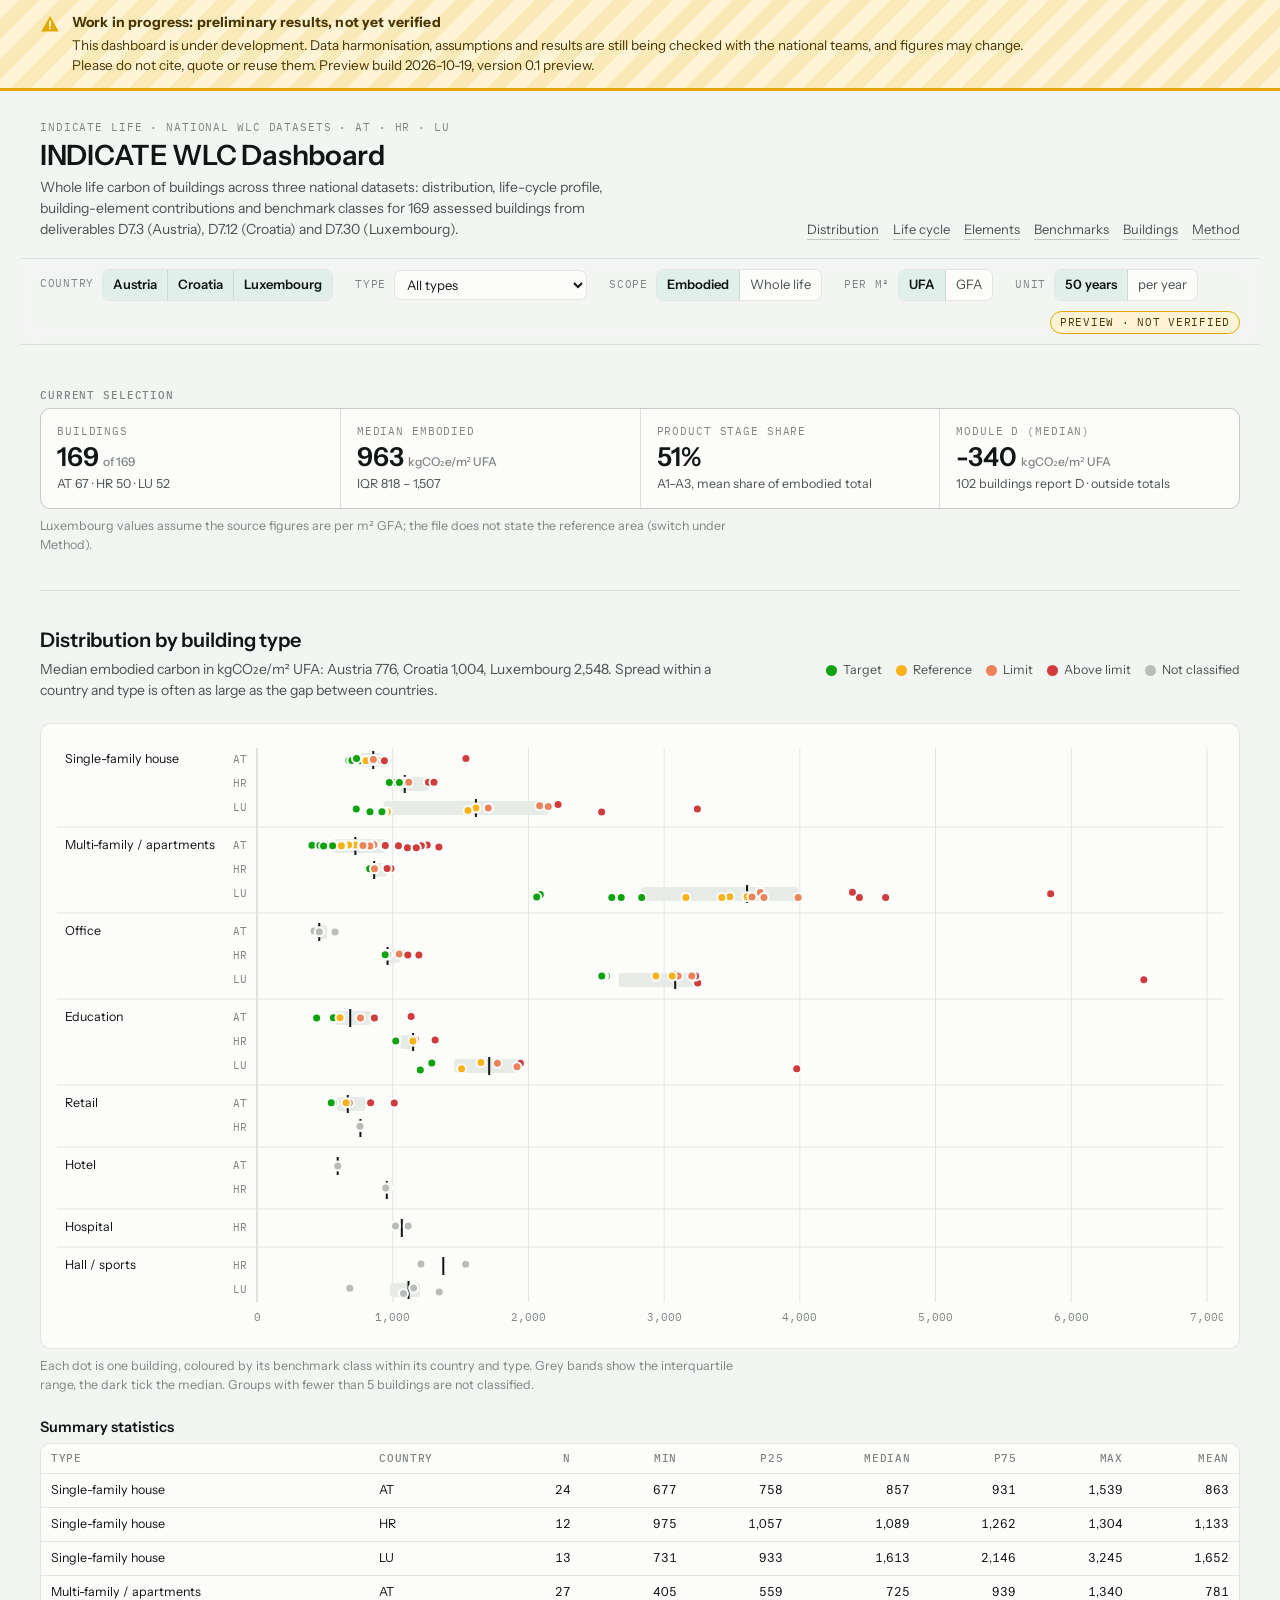
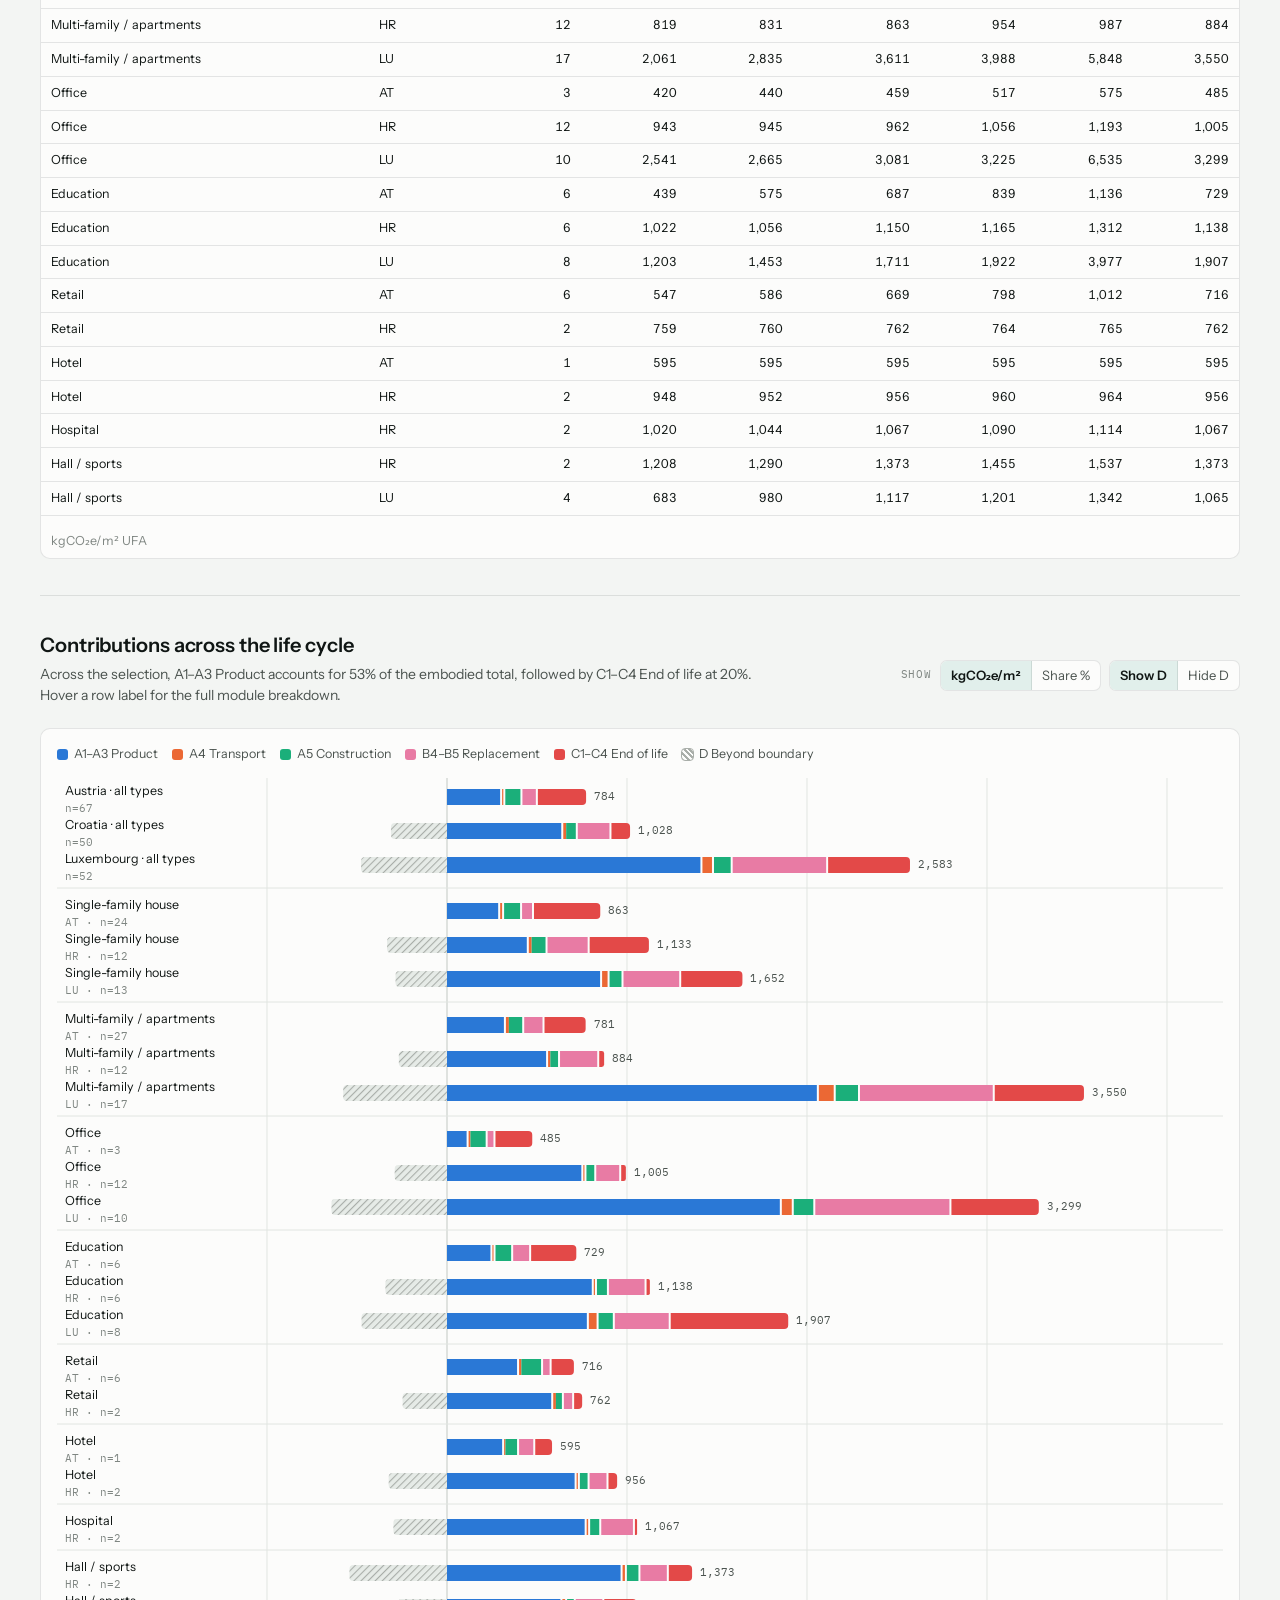
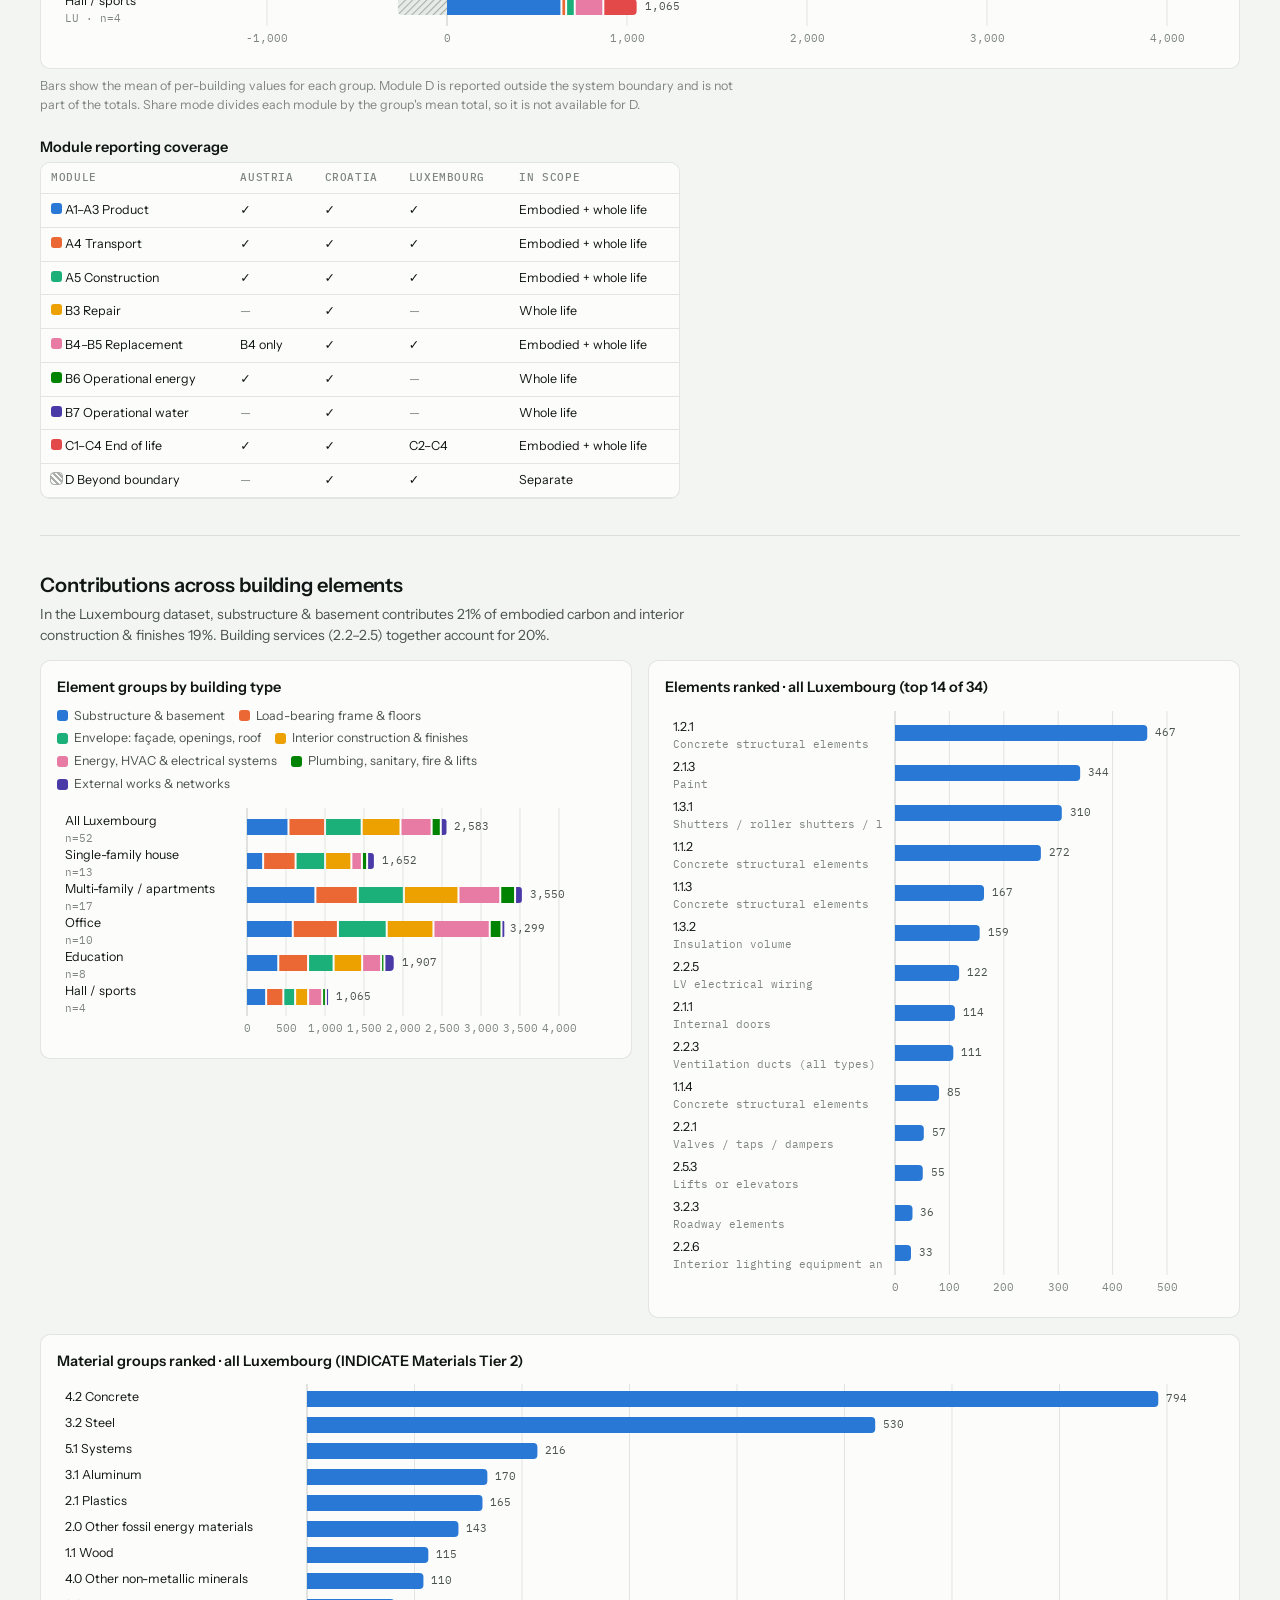
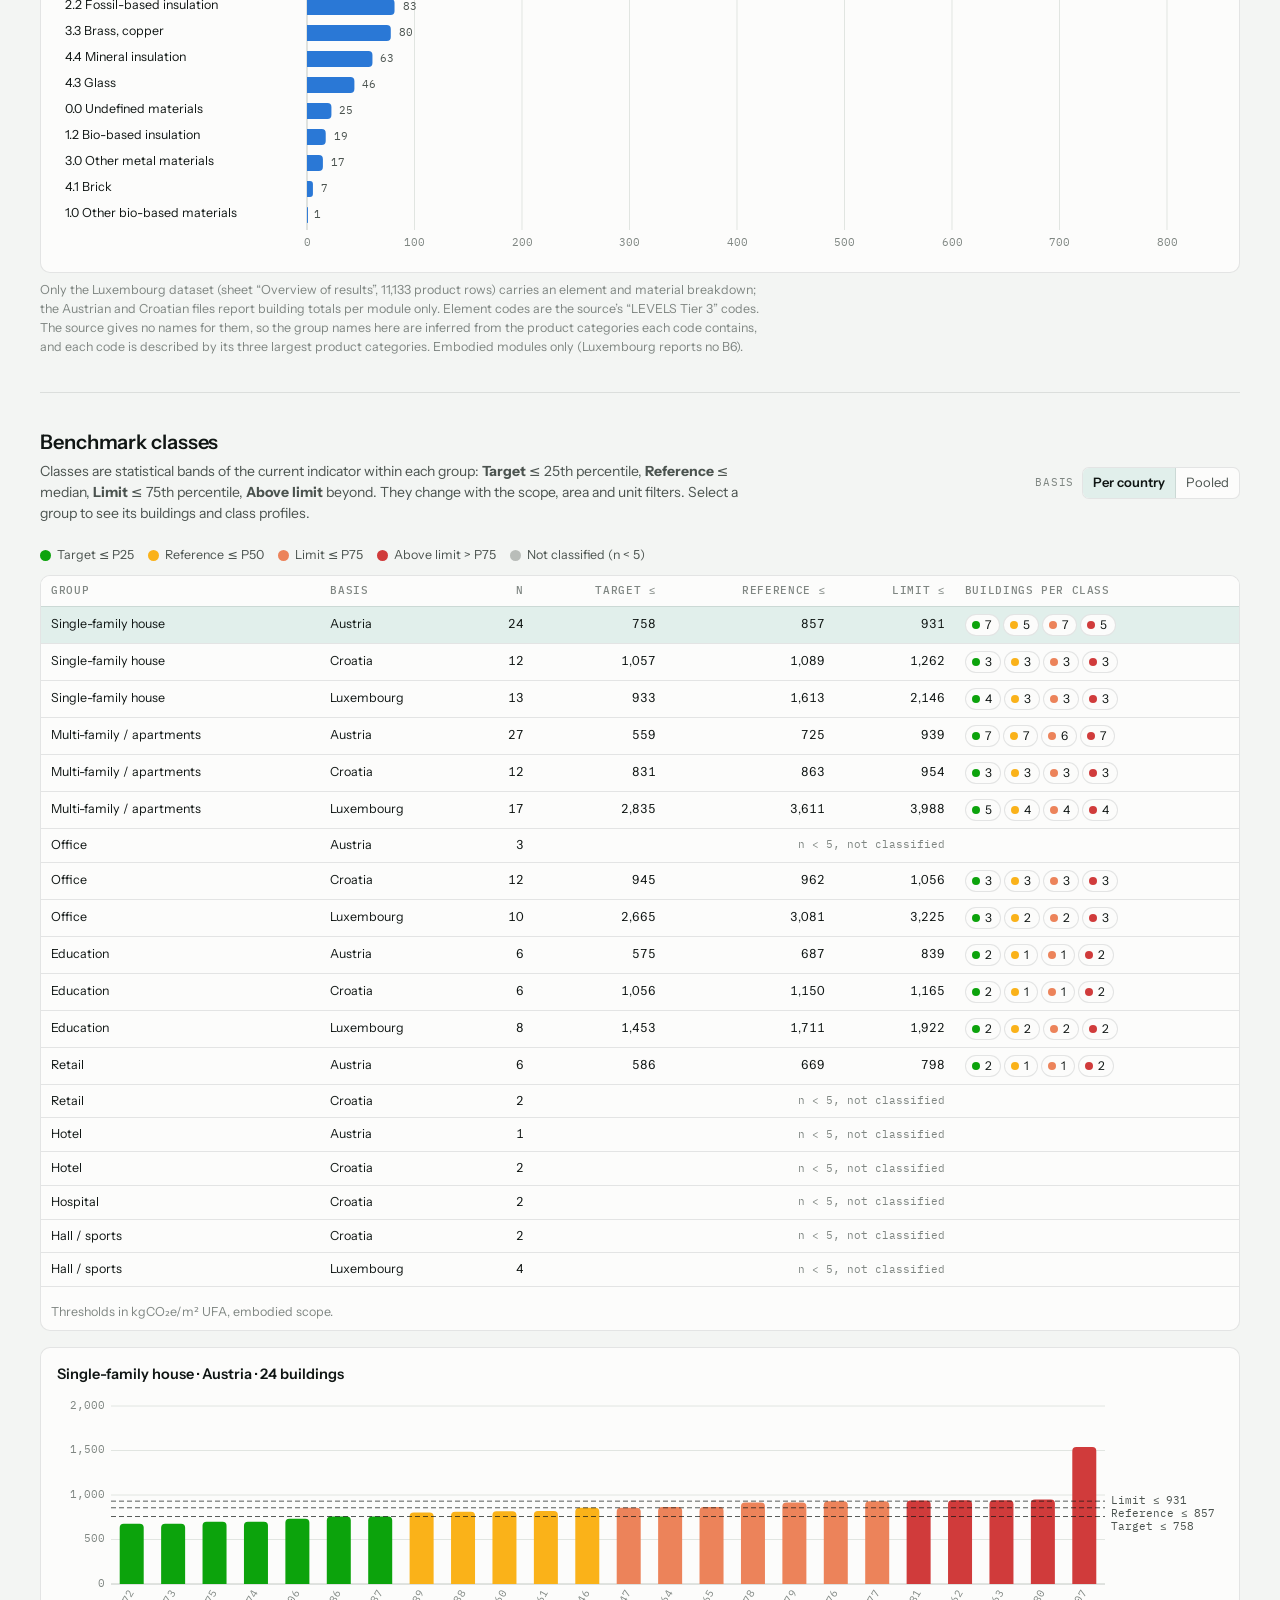
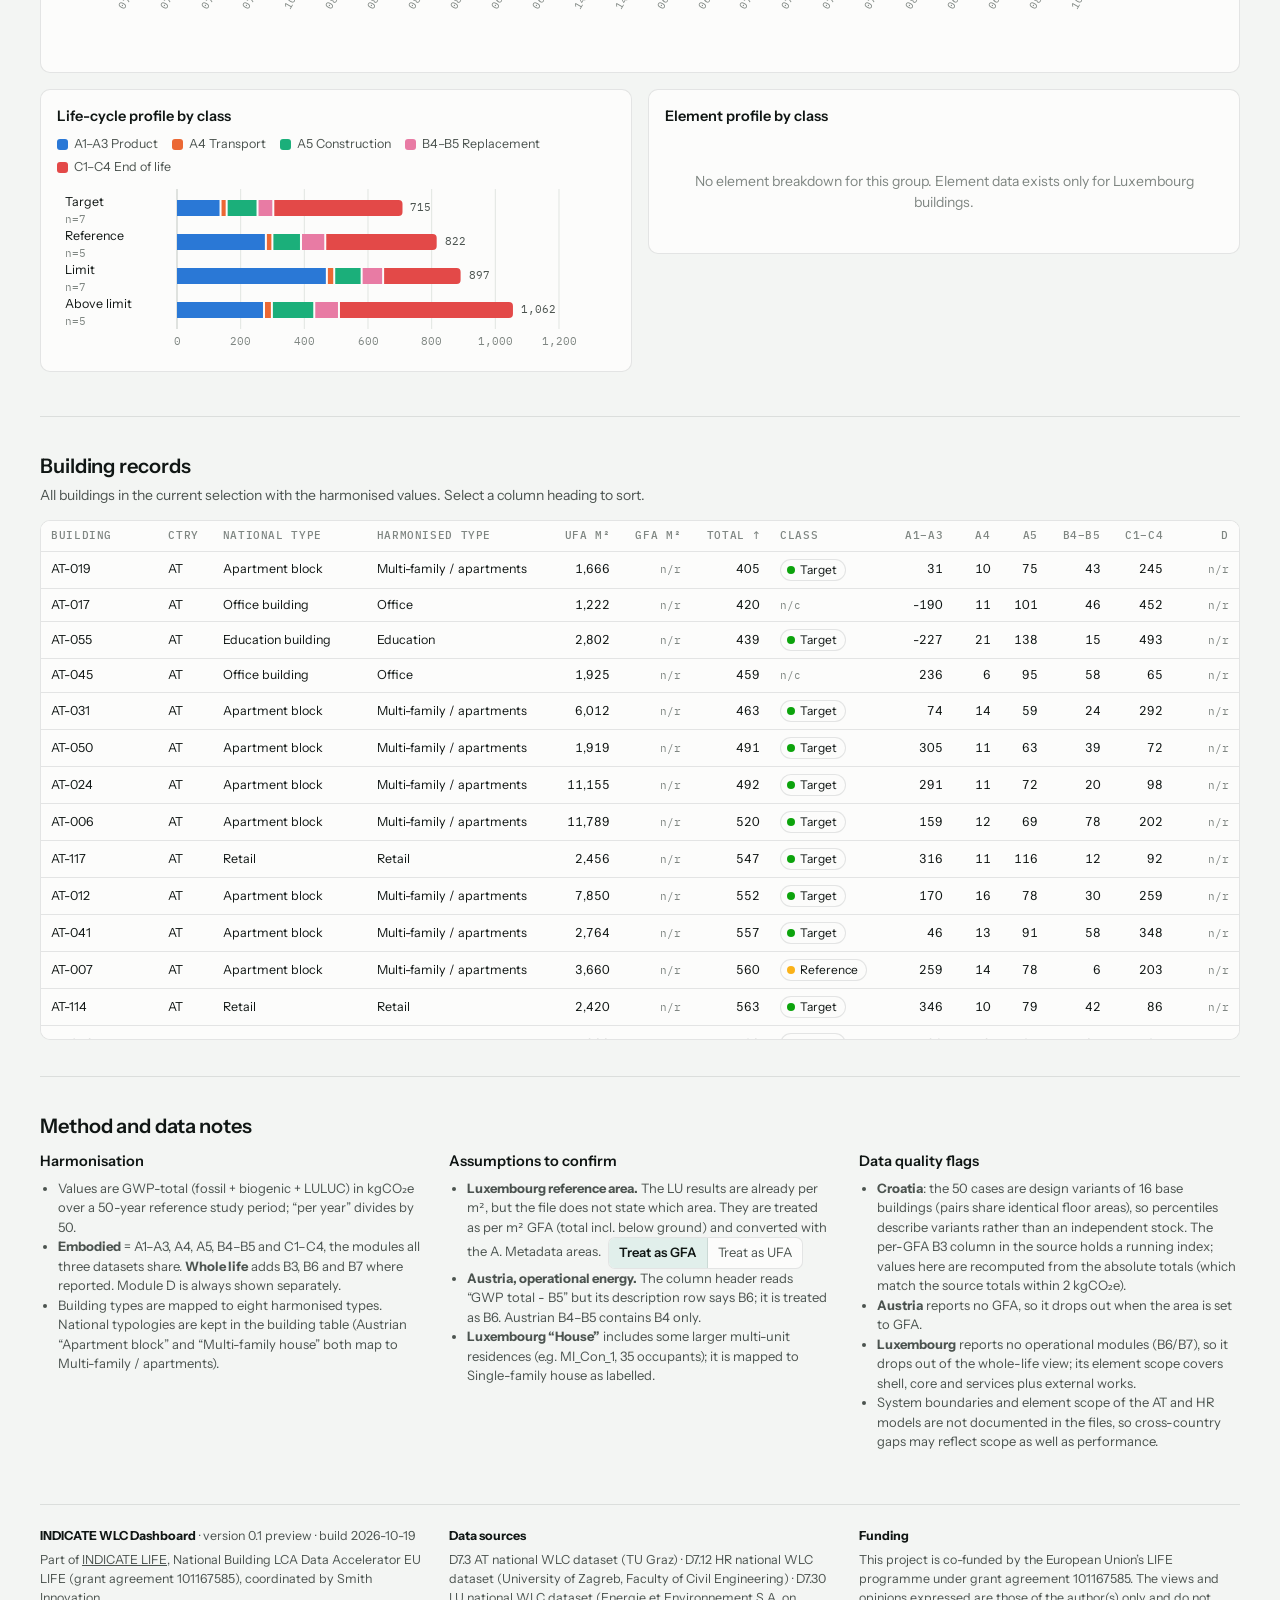
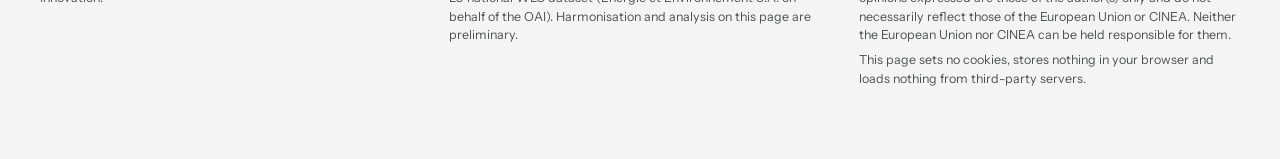
==== index.html @ dd7b9591 "Add files via upload" ====
<!doctype html>
<html lang="en">
<head>
<meta charset="utf-8">
<meta name="viewport" content="width=device-width, initial-scale=1, viewport-fit=cover">
<meta name="robots" content="noindex, nofollow">
<meta name="description" content="INDICATE WLC Dashboard (work in progress): whole life carbon of buildings across the INDICATE LIFE national datasets for Austria, Croatia and Luxembourg.">
<title>INDICATE WLC Dashboard (preview)</title>
<link rel="stylesheet" href="assets/css/fonts.css">
<style>
/* Layout: one analytical column (max 1240px) under a sticky filter rail; each section = heading, one-line takeaway, chart, footnote. */
:root{
  --bg:#f3f5f3; --surface:#fcfcfb; --ink:#101614; --ink2:#4b534f; --muted:#7f8682;
  --grid:#e1e5e1; --axis:#c2c8c3; --line:rgba(16,22,20,.10); --accent:#0d6a5a; --accent-wash:#e1efeb;
  --s1:#2a78d6; --s2:#eb6834; --s3:#1baf7a; --s4:#eda100; --s5:#e87ba4; --s6:#008300; --s7:#4a3aa7; --s8:#e34948;
  --d-mod:#a9aea9; --box:#e6ebe7;
  --wip-bg:#fff4d6; --wip-ink:#4a3500; --wip-edge:#e0a800;
  --good:#0ca30c; --warn:#fab219; --serious:#ec835a; --critical:#d03b3b; --na:#b9bdb9;
  --f-ui:"Instrument Sans", system-ui, -apple-system, "Segoe UI", sans-serif;
  --f-data:"IBM Plex Mono", ui-monospace, "SFMono-Regular", Menlo, monospace;
}
@media (prefers-color-scheme: dark){:root:not([data-theme="light"]){
  --bg:#0d100f; --surface:#161a18; --ink:#eef2ef; --ink2:#bfc6c1; --muted:#878e89;
  --grid:#282d2a; --axis:#3a403c; --line:rgba(255,255,255,.10); --accent:#57c0aa; --accent-wash:#183029;
  --s1:#3987e5; --s2:#d95926; --s3:#199e70; --s4:#c98500; --s5:#d55181; --s6:#008300; --s7:#9085e9; --s8:#e66767;
  --d-mod:#5b615d; --box:#242a27; --na:#5d635f; --wip-bg:#3a2c05; --wip-ink:#ffe7a3; --wip-edge:#c98500; color-scheme:dark}}
:root[data-theme="dark"]{
  --bg:#0d100f; --surface:#161a18; --ink:#eef2ef; --ink2:#bfc6c1; --muted:#878e89;
  --grid:#282d2a; --axis:#3a403c; --line:rgba(255,255,255,.10); --accent:#57c0aa; --accent-wash:#183029;
  --s1:#3987e5; --s2:#d95926; --s3:#199e70; --s4:#c98500; --s5:#d55181; --s6:#008300; --s7:#9085e9; --s8:#e66767;
  --d-mod:#5b615d; --box:#242a27; --na:#5d635f; --wip-bg:#3a2c05; --wip-ink:#ffe7a3; --wip-edge:#c98500; color-scheme:dark}
*{box-sizing:border-box}
html{-webkit-text-size-adjust:100%}
body{margin:0}
[hidden]{display:none!important}
img{max-width:100%}
body{background:var(--bg);color:var(--ink);font-family:var(--f-ui);font-size:14px;line-height:1.5}
.wrap{max-width:1240px;margin:0 auto;padding-inline:20px;padding-block:0 64px}
header.top{padding-block:28px 18px;display:flex;flex-wrap:wrap;gap:12px 32px;align-items:flex-end;justify-content:space-between}
.eyebrow{font-family:var(--f-data);font-size:11px;letter-spacing:.08em;text-transform:uppercase;color:var(--muted)}
h1{font-size:28px;line-height:1.15;margin:4px 0 6px;font-weight:600;letter-spacing:-.01em;text-wrap:balance}
.lede{color:var(--ink2);max-width:68ch;margin:0}
nav.jump{display:flex;flex-wrap:wrap;gap:4px 14px;font-size:13px}
nav.jump a{color:var(--ink2);text-decoration:none;border-bottom:1px solid var(--axis)}
nav.jump a:hover{color:var(--accent);border-color:var(--accent)}

.rail{position:sticky;top:env(safe-area-inset-top,0px);z-index:20;background:color-mix(in srgb,var(--bg) 92%,transparent);backdrop-filter:blur(8px);border-block:1px solid var(--line);margin-inline:-20px;padding:10px 20px}
.rail-in{max-width:1240px;margin:0 auto;display:flex;flex-wrap:wrap;gap:10px 22px;align-items:center}
.ctl{display:flex;align-items:center;gap:8px;min-width:0}
.ctl>label,.ctl>.lab{font-family:var(--f-data);font-size:10.5px;letter-spacing:.07em;text-transform:uppercase;color:var(--muted)}
.seg{display:inline-flex;border:1px solid var(--line);border-radius:7px;background:var(--surface);overflow:hidden}
.seg button{font:inherit;font-size:13px;color:var(--ink2);background:none;border:0;padding:5px 10px;cursor:pointer;border-right:1px solid var(--line);white-space:nowrap}
.seg button:last-child{border-right:0}
.seg button[aria-pressed="true"]{background:var(--accent-wash);color:var(--ink);font-weight:600}
.seg button:hover{color:var(--ink)}
select{font:inherit;font-size:13px;color:var(--ink);background:var(--surface);border:1px solid var(--line);border-radius:7px;padding:5px 8px;max-width:100%}
button:focus-visible,select:focus-visible,a:focus-visible,th:focus-visible,tr:focus-visible{outline:2px solid var(--accent);outline-offset:2px}

section{padding-block:34px 6px;border-top:1px solid var(--line);margin-top:30px}
section:first-of-type{border-top:0;margin-top:8px}
h2{font-size:20px;font-weight:600;margin:0 0 4px;letter-spacing:-.005em;text-wrap:balance}
h3{font-size:14.5px;font-weight:600;margin:22px 0 4px}
.take{color:var(--ink2);max-width:80ch;margin:0 0 14px}
.note{font-size:12.5px;color:var(--muted);max-width:90ch;margin:8px 0 0}
.panel{background:var(--surface);border:1px solid var(--line);border-radius:10px;padding:16px 16px 12px;min-width:0}
.grid2{display:grid;align-items:start;grid-template-columns:repeat(auto-fit,minmax(min(100%,520px),1fr));gap:16px}
.row-head{display:flex;flex-wrap:wrap;gap:8px 18px;align-items:center;justify-content:space-between;margin-bottom:8px}

.kpis{display:grid;grid-template-columns:repeat(auto-fit,minmax(170px,1fr));gap:1px;background:var(--line);border:1px solid var(--line);border-radius:10px;overflow:hidden}
.kpi{background:var(--surface);padding:14px 16px}
.kpi .v{font-size:26px;font-weight:600;line-height:1.1;margin-top:4px}
.kpi .v small{font-size:12px;font-weight:500;color:var(--muted);margin-left:4px}
.kpi .s{font-size:12.5px;color:var(--ink2);margin-top:3px}

.legend{display:flex;flex-wrap:wrap;gap:4px 14px;font-size:12.5px;color:var(--ink2)}
.legend span{display:inline-flex;align-items:center;gap:6px}
.sw{width:11px;height:11px;border-radius:3px;display:inline-block;flex:none}
.sw.dot{border-radius:50%}
.sw.hatch{background:repeating-linear-gradient(45deg,var(--d-mod) 0 2px,transparent 2px 4px);outline:1px solid var(--d-mod)}

svg text{font-family:var(--f-ui);fill:var(--ink2);font-size:12px}
svg .tick{font-family:var(--f-data);font-size:10.5px;fill:var(--muted)}
svg .lab{fill:var(--ink);font-size:12.5px}
svg .sub{fill:var(--muted);font-size:11px;font-family:var(--f-data)}
.chart{width:100%;overflow-x:auto}
.hit{cursor:default}

.tip{position:fixed;z-index:50;pointer-events:none;background:var(--surface);color:var(--ink);border:1px solid var(--line);box-shadow:0 6px 24px rgba(0,0,0,.14);border-radius:8px;padding:8px 10px;font-size:12.5px;max-width:300px;opacity:0;transition:opacity .08s}
.tip b{font-weight:600}
.tip .k{color:var(--muted);font-family:var(--f-data);font-size:11px}
.tip table{border-collapse:collapse;margin-top:4px}
.tip td{padding:1px 6px 1px 0;font-variant-numeric:tabular-nums}
.tip td:last-child{text-align:right}

.tbl-wrap{overflow-x:auto;border:1px solid var(--line);border-radius:10px;background:var(--surface)}
table.t{border-collapse:collapse;width:100%;font-size:12.5px}
table.t th,table.t td{padding:7px 10px;text-align:left;border-bottom:1px solid var(--line);white-space:nowrap}
table.t th{font-family:var(--f-data);font-size:10.5px;letter-spacing:.06em;text-transform:uppercase;color:var(--muted);font-weight:500;position:sticky;top:0;background:var(--surface)}
table.t th.num,table.t td.num{text-align:right;font-variant-numeric:tabular-nums}
table.t tbody tr:hover{background:var(--accent-wash)}
table.t th[data-k]{cursor:pointer}
table.t th[aria-sort] ::after{content:""}
tr.sel{background:var(--accent-wash)}
tr.clickable{cursor:pointer}
.pill{display:inline-flex;align-items:center;gap:5px;font-size:12px;padding:1px 8px 1px 6px;border-radius:99px;border:1px solid var(--line);background:var(--surface);color:var(--ink)}
.pill i{width:8px;height:8px;border-radius:50%;display:inline-block}
.flag{font-family:var(--f-data);font-size:10.5px;color:var(--muted)}
.cov td.y{color:var(--ink)} .cov td.n{color:var(--muted)}
.empty{padding:28px 10px;color:var(--muted);text-align:center}
.method{display:grid;grid-template-columns:repeat(auto-fit,minmax(min(100%,360px),1fr));gap:14px 28px}
.method div{min-width:0}
.method h3{margin-top:6px}
.method p,.method li{color:var(--ink2);font-size:13px;max-width:65ch}
.method ul{padding-left:18px;margin:6px 0}
code{font-family:var(--f-data);font-size:12px;background:var(--box);padding:0 4px;border-radius:4px}
.wip{background:var(--wip-bg);color:var(--wip-ink);border-bottom:3px solid var(--wip-edge);
  background-image:repeating-linear-gradient(135deg,transparent 0 14px,color-mix(in srgb,var(--wip-edge) 14%,transparent) 14px 28px)}
.wip-in{max-width:1240px;margin:0 auto;padding:12px 20px;display:flex;gap:12px;align-items:flex-start}
.wip svg{flex:none;margin-top:2px}
.wip strong{font-weight:700;letter-spacing:.01em}
.wip p{margin:2px 0 0;max-width:110ch;font-size:13.5px}
.wip-chip{display:inline-flex;align-items:center;gap:6px;font-family:var(--f-data);font-size:10.5px;letter-spacing:.07em;text-transform:uppercase;
  background:var(--wip-bg);color:var(--wip-ink);border:1px solid var(--wip-edge);border-radius:99px;padding:3px 9px;margin-left:auto;white-space:nowrap}
footer.foot{border-top:1px solid var(--line);margin-top:40px;padding-top:22px;display:grid;grid-template-columns:repeat(auto-fit,minmax(min(100%,320px),1fr));gap:14px 28px;font-size:12.5px;color:var(--ink2)}
footer.foot p{margin:0 0 6px;max-width:70ch}
footer.foot b{color:var(--ink)}
@media (max-width:640px){h1{font-size:23px}.rail{position:static}.kpi .v{font-size:22px}}
@media (prefers-reduced-motion:reduce){*{transition:none!important}}
</style>
</head>
<body>
<div class="wip" role="note" aria-label="Work in progress">
 <div class="wip-in">
  <svg width="20" height="20" viewBox="0 0 24 24" aria-hidden="true"><path d="M12 2.5 1.5 21h21L12 2.5Z" fill="var(--wip-edge)"/><path d="M12 9v5.5M12 17.2v.3" stroke="var(--wip-bg)" stroke-width="2.2" stroke-linecap="round"/></svg>
  <div><strong>Work in progress: preliminary results, not yet verified</strong>
  <p>This dashboard is under development. Data harmonisation, assumptions and results are still being checked with the national teams, and figures may change. Please do not cite, quote or reuse them. Preview build 2026-10-19, version 0.1 preview.</p></div>
 </div>
</div>
<div class="wrap">
<header class="top">
  <div>
    <div class="eyebrow">INDICATE LIFE · National WLC datasets · AT · HR · LU</div>
    <h1>INDICATE WLC Dashboard</h1>
    <p class="lede">Whole life carbon of buildings across three national datasets: distribution, life-cycle profile, building-element contributions and benchmark classes for 169 assessed buildings from deliverables D7.3 (Austria), D7.12 (Croatia) and D7.30 (Luxembourg).</p>
  </div>
  <nav class="jump" aria-label="Sections">
    <a href="#dist">Distribution</a><a href="#lc">Life cycle</a><a href="#el">Elements</a><a href="#bm">Benchmarks</a><a href="#bld">Buildings</a><a href="#method">Method</a>
  </nav>
</header>

<div class="rail" role="region" aria-label="Filters">
 <div class="rail-in">
  <div class="ctl"><span class="lab" id="lab-c">Country</span><div class="seg" id="f-country" role="group" aria-labelledby="lab-c">
    <button data-v="AT" aria-pressed="true">Austria</button><button data-v="HR" aria-pressed="true">Croatia</button><button data-v="LU" aria-pressed="true">Luxembourg</button></div></div>
  <div class="ctl"><label for="f-type">Type</label><select id="f-type"></select></div>
  <div class="ctl"><span class="lab" id="lab-s">Scope</span><div class="seg" id="f-scope" role="group" aria-labelledby="lab-s">
    <button data-v="emb" aria-pressed="true" title="A1–A5, B4–B5, C1–C4">Embodied</button><button data-v="wlc" aria-pressed="false" title="Embodied + B3, B6, B7">Whole life</button></div></div>
  <div class="ctl"><span class="lab" id="lab-a">Per m²</span><div class="seg" id="f-area" role="group" aria-labelledby="lab-a">
    <button data-v="ufa" aria-pressed="true">UFA</button><button data-v="gfa" aria-pressed="false">GFA</button></div></div>
  <div class="ctl"><span class="lab" id="lab-u">Unit</span><div class="seg" id="f-unit" role="group" aria-labelledby="lab-u">
    <button data-v="m2" aria-pressed="true">50 years</button><button data-v="m2a" aria-pressed="false">per year</button></div></div>
  <span class="wip-chip" title="Preliminary results, verification pending">Preview · not verified</span>
 </div>
</div>

<section id="overview" aria-labelledby="h-ov">
  <h2 id="h-ov" class="eyebrow" style="font-size:11px;font-weight:500">Current selection</h2>
  <div class="kpis" id="kpis"></div>
  <p class="note" id="excl"></p>
</section>

<section id="dist" aria-labelledby="h-dist">
  <div class="row-head"><div><h2 id="h-dist">Distribution by building type</h2>
  <p class="take" id="dist-take"></p></div>
  <div class="legend" id="dist-legend"></div></div>
  <div class="panel"><div class="chart" id="c-dist"></div></div>
  <p class="note">Each dot is one building, coloured by its benchmark class within its country and type. Grey bands show the interquartile range, the dark tick the median. Groups with fewer than 5 buildings are not classified.</p>
  <h3>Summary statistics</h3>
  <div class="tbl-wrap"><table class="t" id="t-stats"></table></div>
</section>

<section id="lc" aria-labelledby="h-lc">
  <div class="row-head"><div><h2 id="h-lc">Contributions across the life cycle</h2>
  <p class="take" id="lc-take"></p></div>
  <div class="ctl"><span class="lab" id="lab-lv">Show</span><div class="seg" id="f-lcview" role="group" aria-labelledby="lab-lv"><button data-v="abs" aria-pressed="true">kgCO₂e/m²</button><button data-v="share" aria-pressed="false">Share %</button></div>
  <div class="seg" id="f-d" role="group" aria-label="Module D"><button data-v="1" aria-pressed="true">Show D</button><button data-v="0" aria-pressed="false">Hide D</button></div></div></div>
  <div class="panel">
    <div class="legend" id="lc-legend" style="margin-bottom:10px"></div>
    <div class="chart" id="c-lc"></div>
  </div>
  <p class="note">Bars show the mean of per-building values for each group. Module D is reported outside the system boundary and is not part of the totals. Share mode divides each module by the group's mean total, so it is not available for D.</p>
  <h3>Module reporting coverage</h3>
  <div class="tbl-wrap" style="max-width:640px"><table class="t cov" id="t-cov"></table></div>
</section>

<section id="el" aria-labelledby="h-el">
  <h2 id="h-el">Contributions across building elements</h2>
  <p class="take" id="el-take"></p>
  <div class="grid2">
    <div class="panel"><div class="row-head"><h3 style="margin:0">Element groups by building type</h3></div>
      <div class="legend" id="el-legend" style="margin-bottom:10px"></div><div class="chart" id="c-el"></div></div>
    <div class="panel"><div class="row-head"><h3 style="margin:0" id="h-el3">Elements, ranked</h3></div><div class="chart" id="c-el3"></div></div>
  </div>
  <div class="panel" style="margin-top:16px"><div class="row-head"><h3 style="margin:0" id="h-mat">Material groups, ranked</h3></div><div class="chart" id="c-mat"></div></div>
  <p class="note">Only the Luxembourg dataset (sheet “Overview of results”, 11,133 product rows) carries an element and material breakdown; the Austrian and Croatian files report building totals per module only. Element codes are the source’s “LEVELS Tier 3” codes. The source gives no names for them, so the group names here are inferred from the product categories each code contains, and each code is described by its three largest product categories. Embodied modules only (Luxembourg reports no B6).</p>
</section>

<section id="bm" aria-labelledby="h-bm">
  <div class="row-head"><div><h2 id="h-bm">Benchmark classes</h2>
  <p class="take">Classes are statistical bands of the current indicator within each group: <b>Target</b> ≤ 25th percentile, <b>Reference</b> ≤ median, <b>Limit</b> ≤ 75th percentile, <b>Above limit</b> beyond. They change with the scope, area and unit filters. Select a group to see its buildings and class profiles.</p></div>
  <div class="ctl"><span class="lab" id="lab-bb">Basis</span><div class="seg" id="f-bmbasis" role="group" aria-labelledby="lab-bb"><button data-v="country" aria-pressed="true">Per country</button><button data-v="pooled" aria-pressed="false">Pooled</button></div></div></div>
  <div class="legend" id="bm-legend" style="margin-bottom:10px"></div>
  <div class="tbl-wrap"><table class="t" id="t-bm"></table></div>
  <div class="panel" style="margin-top:16px"><div class="row-head"><h3 style="margin:0" id="h-bmd"></h3></div><div class="chart" id="c-bm"></div></div>
  <div class="grid2" style="margin-top:16px">
    <div class="panel"><h3 style="margin:0 0 8px">Life-cycle profile by class</h3><div class="legend" id="bm-lc-legend" style="margin-bottom:8px"></div><div class="chart" id="c-bmlc"></div></div>
    <div class="panel"><h3 style="margin:0 0 8px">Element profile by class</h3><div class="legend" id="bm-el-legend" style="margin-bottom:8px"></div><div class="chart" id="c-bmel"></div></div>
  </div>
  <p class="note" id="bm-note"></p>
</section>

<section id="bld" aria-labelledby="h-bld">
  <h2 id="h-bld">Building records</h2>
  <p class="take">All buildings in the current selection with the harmonised values. Select a column heading to sort.</p>
  <div class="tbl-wrap" style="max-height:520px;overflow:auto"><table class="t" id="t-bld"></table></div>
</section>

<section id="method" aria-labelledby="h-m">
  <h2 id="h-m">Method and data notes</h2>
  <div class="method">
    <div><h3>Harmonisation</h3><ul>
      <li>Values are GWP-total (fossil + biogenic + LULUC) in kgCO₂e over a 50-year reference study period; “per year” divides by 50.</li>
      <li><b>Embodied</b> = A1–A3, A4, A5, B4–B5 and C1–C4, the modules all three datasets share. <b>Whole life</b> adds B3, B6 and B7 where reported. Module D is always shown separately.</li>
      <li>Building types are mapped to eight harmonised types. National typologies are kept in the building table (Austrian “Apartment block” and “Multi-family house” both map to Multi-family / apartments).</li>
    </ul></div>
    <div><h3>Assumptions to confirm</h3><ul>
      <li><b>Luxembourg reference area.</b> The LU results are already per m², but the file does not state which area. They are treated as per m² GFA (total incl. below ground) and converted with the A. Metadata areas. <span class="seg" id="f-luarea" role="group" aria-label="Luxembourg reference area" style="vertical-align:middle;margin-left:4px"><button data-v="gfa" aria-pressed="true">Treat as GFA</button><button data-v="ufa" aria-pressed="false">Treat as UFA</button></span></li>
      <li><b>Austria, operational energy.</b> The column header reads “GWP total - B5” but its description row says B6; it is treated as B6. Austrian B4–B5 contains B4 only.</li>
      <li><b>Luxembourg “House”</b> includes some larger multi-unit residences (e.g. MI_Con_1, 35 occupants); it is mapped to Single-family house as labelled.</li>
    </ul></div>
    <div><h3>Data quality flags</h3><ul>
      <li><b>Croatia</b>: the 50 cases are design variants of 16 base buildings (pairs share identical floor areas), so percentiles describe variants rather than an independent stock. The per-GFA B3 column in the source holds a running index; values here are recomputed from the absolute totals (which match the source totals within 2 kgCO₂e).</li>
      <li><b>Austria</b> reports no GFA, so it drops out when the area is set to GFA.</li>
      <li><b>Luxembourg</b> reports no operational modules (B6/B7), so it drops out of the whole-life view; its element scope covers shell, core and services plus external works.</li>
      <li>System boundaries and element scope of the AT and HR models are not documented in the files, so cross-country gaps may reflect scope as well as performance.</li>
    </ul></div>
  </div>
</section>
<footer class="foot">
  <div><p><b>INDICATE WLC Dashboard</b> · version 0.1 preview · build 2026-10-19</p>
  <p>Part of <a href="https://www.indicatedata.com/" style="color:inherit">INDICATE LIFE</a>, National Building LCA Data Accelerator EU LIFE (grant agreement 101167585), coordinated by Smith Innovation.</p></div>
  <div><p><b>Data sources</b></p>
  <p>D7.3 AT national WLC dataset (TU Graz) · D7.12 HR national WLC dataset (University of Zagreb, Faculty of Civil Engineering) · D7.30 LU national WLC dataset (Energie et Environnement S.A. on behalf of the OAI). Harmonisation and analysis on this page are preliminary.</p></div>
  <div><p><b>Funding</b></p>
  <p>This project is co-funded by the European Union’s LIFE programme under grant agreement 101167585. The views and opinions expressed are those of the author(s) only and do not necessarily reflect those of the European Union or CINEA. Neither the European Union nor CINEA can be held responsible for them.</p>
  <p>This page sets no cookies, stores nothing in your browser and loads nothing from third-party servers.</p></div>
</footer>
</div>
<div class="tip" id="tip" role="tooltip"></div>

<script src="assets/js/data.js"></script>
<script>
(() => {
'use strict';
const DATA = window.WLC_DATA;
if(!DATA){ document.body.insertAdjacentHTML('afterbegin','<p style="padding:20px">Data file assets/js/data.js could not be loaded.</p>'); return; }
const B = DATA.buildings;
const MODS_ALL = ['A1-A3','A4','A5','B3','B4-B5','B6','B7','C1-C4'];
const EMB = ['A1-A3','A4','A5','B4-B5','C1-C4'];
const MOD_COLOR = {'A1-A3':'--s1','A4':'--s2','A5':'--s3','B3':'--s4','B4-B5':'--s5','B6':'--s6','B7':'--s7','C1-C4':'--s8','D':'--d-mod'};
const MOD_LABEL = {'A1-A3':'A1–A3 Product','A4':'A4 Transport','A5':'A5 Construction','B3':'B3 Repair','B4-B5':'B4–B5 Replacement','B6':'B6 Operational energy','B7':'B7 Operational water','C1-C4':'C1–C4 End of life','D':'D Beyond boundary'};
const CTRY = {AT:'Austria',HR:'Croatia',LU:'Luxembourg'};
const TYPES = ['Single-family house','Multi-family / apartments','Office','Education','Retail','Hotel','Hospital','Hall / sports'];
const CLASSES = [
  {k:'T',name:'Target',rule:'≤ P25',c:'--good'},
  {k:'R',name:'Reference',rule:'≤ P50',c:'--warn'},
  {k:'L',name:'Limit',rule:'≤ P75',c:'--serious'},
  {k:'A',name:'Above limit',rule:'> P75',c:'--critical'}];
const MIN_N = 5;
// Element groups (inferred names) from LEVELS Tier 3 codes
const EL_GROUPS = [
  {k:'1.1',name:'Substructure & basement',test:c=>c.startsWith('1.1.')},
  {k:'1.2',name:'Load-bearing frame & floors',test:c=>c.startsWith('1.2.')},
  {k:'1.3',name:'Envelope: façade, openings, roof',test:c=>c.startsWith('1.3.')},
  {k:'2.1',name:'Interior construction & finishes',test:c=>c.startsWith('2.1.')},
  {k:'2.2',name:'Energy, HVAC & electrical systems',test:c=>c.startsWith('2.2.')},
  {k:'2.3',name:'Plumbing, sanitary, fire & lifts',test:c=>/^2\.[345]\./.test(c)},
  {k:'3',name:'External works & networks',test:c=>c.startsWith('3.')}];
EL_GROUPS.forEach((g,i)=>g.c='--s'+(i+1));
const elGroupOf = c => (EL_GROUPS.find(g=>g.test(c))||{k:'?'}).k;

const S = {countries:new Set(['AT','HR','LU']), type:'All', scope:'emb', area:'ufa', unit:'m2', luArea:'gfa', lcView:'abs', showD:true, bmBasis:'country', bmGroup:null};
const save=()=>{};

const cssv = n => getComputedStyle(document.documentElement).getPropertyValue(n).trim();
const col = n => `var(${n})`;
const esc = s => String(s).replace(/[&<>"]/g,m=>({'&':'&amp;','<':'&lt;','>':'&gt;','"':'&quot;'}[m]));
const dp = () => S.unit==='m2a' ? 1 : 0;
const fmt = (v,d=dp()) => (v==null||!isFinite(v)) ? '–' : v.toLocaleString('en-US',{minimumFractionDigits:d,maximumFractionDigits:d});
const pct = v => (v==null||!isFinite(v))?'–':(v*100).toFixed(0)+'%';
const unitLabel = () => `kgCO₂e/${S.unit==='m2a'?'(m²·a)':'m²'} ${S.area.toUpperCase()}`;
const scopeMods = () => S.scope==='emb' ? EMB : MODS_ALL;
function quant(s,p){ const n=s.length; if(!n) return NaN; const h=(n-1)*p, lo=Math.floor(h), hi=Math.min(lo+1,n-1); return s[lo]+(s[hi]-s[lo])*(h-lo); }
const mean = a => a.length? a.reduce((x,y)=>x+y,0)/a.length : NaN;

// ---------- core calculation ----------
function calc(b){
  const area = S.area==='ufa' ? b.ufa : b.gfa;
  if(!area) return {b, ok:false, why:`no ${S.area.toUpperCase()} reported`};
  if(S.scope==='wlc' && b.mods['B6']==null) return {b, ok:false, why:'no operational (B6) data'};
  const ref = b.perM2 ? (S.luArea==='gfa'? b.gfa : b.ufa) : 1;
  const div = area * (S.unit==='m2a' ? (b.rsp||50) : 1);
  const m = {};
  for(const k of scopeMods()){ const v=b.mods[k]; m[k] = v==null? null : v*ref/div; }
  const D = b.mods['D']==null? null : b.mods['D']*ref/div;
  const total = Object.values(m).reduce((s,v)=>s+(v||0),0);
  let el=null, mat=null;
  if(b.perM2 && DATA.luElements[b.id]){
    const f = ref/div; el={}; mat={};
    for(const [code,mods] of Object.entries(DATA.luElements[b.id])) el[code]=EMB.reduce((s,k)=>s+(mods[k]||0),0)*f;
    for(const [mt,mods] of Object.entries(DATA.luMaterials[b.id])) mat[mt]=EMB.reduce((s,k)=>s+(mods[k]||0),0)*f;
  }
  return {b, ok:true, m, D, total, el, mat};
}
function selection(){
  const inSel = B.filter(b=>S.countries.has(b.country) && (S.type==='All'||b.type===S.type));
  const rows = inSel.map(calc);
  return {all:rows, ok:rows.filter(r=>r.ok), excl:rows.filter(r=>!r.ok)};
}
// benchmark groups over current country filter (type filter not applied so table is complete)
function benchmarks(){
  const rows = B.filter(b=>S.countries.has(b.country)).map(calc).filter(r=>r.ok);
  const groups = new Map();
  for(const r of rows){
    const key = (S.bmBasis==='pooled'?'Pooled':r.b.country)+'|'+r.b.type;
    if(!groups.has(key)) groups.set(key,{key, country:S.bmBasis==='pooled'?'Pooled':r.b.country, type:r.b.type, rows:[]});
    groups.get(key).rows.push(r);
  }
  const cls = new Map();
  for(const g of groups.values()){
    const s = g.rows.map(r=>r.total).sort((a,b)=>a-b);
    g.n=s.length; g.p25=quant(s,.25); g.p50=quant(s,.5); g.p75=quant(s,.75); g.min=s[0]; g.max=s[s.length-1];
    g.ok = g.n>=MIN_N;
    g.counts={T:0,R:0,L:0,A:0};
    for(const r of g.rows){
      let c=null;
      if(g.ok){ c = r.total<=g.p25?'T': r.total<=g.p50?'R': r.total<=g.p75?'L':'A'; g.counts[c]++; }
      cls.set(r.b.id,{c,g});
    }
  }
  return {groups:[...groups.values()].sort((a,b)=>TYPES.indexOf(a.type)-TYPES.indexOf(b.type)||a.country.localeCompare(b.country)), cls};
}

// ---------- svg helpers ----------
const NS='http://www.w3.org/2000/svg';
function svgEl(tag,attrs={},parent){ const e=document.createElementNS(NS,tag); for(const [k,v] of Object.entries(attrs)) if(v!=null) e.setAttribute(k,v); if(parent) parent.appendChild(e); return e; }
function txt(parent,x,y,s,attrs={}){ const t=svgEl('text',{x,y,...attrs},parent); t.textContent=s; return t; }
function niceTicks(lo,hi,count=5){
  if(lo===hi){hi=lo+1}
  const span=hi-lo, step0=span/count, mag=Math.pow(10,Math.floor(Math.log10(step0))), r=step0/mag;
  const step=(r<1.5?1:r<3?2:r<7?5:10)*mag;
  const a=Math.floor(lo/step)*step, b=Math.ceil(hi/step)*step, t=[];
  for(let v=a; v<=b+step/2; v+=step) t.push(+v.toFixed(10));
  return t;
}
// bar with 4px rounded end on the side away from zero
function barPath(x0,x1,y,h,roundEnd){
  const r=Math.min(4,Math.abs(x1-x0)/2,h/2); const L=Math.min(x0,x1), R=Math.max(x0,x1);
  if(!roundEnd||r<=0) return `M${L},${y}H${R}V${y+h}H${L}Z`;
  if(x1>=x0) return `M${L},${y}H${R-r}Q${R},${y} ${R},${y+r}V${y+h-r}Q${R},${y+h} ${R-r},${y+h}H${L}Z`;
  return `M${R},${y}H${L+r}Q${L},${y} ${L},${y+r}V${y+h-r}Q${L},${y+h} ${L+r},${y+h}H${R}Z`;
}
function vbarPath(x,w,y0,y1){ // y0 baseline, y1 tip
  const r=Math.min(4,w/2,Math.abs(y0-y1)/2); const T=Math.min(y0,y1),Bt=Math.max(y0,y1);
  if(y1<=y0) return `M${x},${Bt}V${T+r}Q${x},${T} ${x+r},${T}H${x+w-r}Q${x+w},${T} ${x+w},${T+r}V${Bt}Z`;
  return `M${x},${T}V${Bt-r}Q${x},${Bt} ${x+r},${Bt}H${x+w-r}Q${x+w},${Bt} ${x+w},${Bt-r}V${T}Z`;
}
const widthOf = el => Math.max(300, el.clientWidth || el.parentElement.clientWidth || 600);
const narrow = () => window.innerWidth < 640;

// tooltip
const tip = document.getElementById('tip');
document.addEventListener('mousemove', e=>{
  const t = e.target.closest && e.target.closest('[data-tip]');
  if(!t){ tip.style.opacity=0; return; }
  tip.innerHTML = t.getAttribute('data-tip'); tip.style.opacity=1;
  const w=tip.offsetWidth, h=tip.offsetHeight; let x=e.clientX+14, y=e.clientY+14;
  if(x+w>innerWidth-8) x=e.clientX-w-14; if(y+h>innerHeight-8) y=e.clientY-h-14;
  tip.style.left=x+'px'; tip.style.top=y+'px';
});
document.addEventListener('scroll',()=>tip.style.opacity=0,{passive:true});

// generic horizontal stacked bar chart (positives right of 0, negatives left)
function hStack(host, rows, keys, colorOf, labelOf, opts={}){
  host.innerHTML='';
  if(!rows.length){ host.innerHTML='<div class="empty">No buildings in the current selection.</div>'; return; }
  const W=widthOf(host), lw = narrow()? 118 : (opts.labelW||200), rh=opts.rowH||30, bh=16, top=6, bottom=26, padR=56;
  const gapH=12; const ys=[]; let acc=top; rows.forEach((r,i)=>{ if(i&&r.gap) acc+=gapH; ys.push(acc); acc+=rh; });
  const H = acc + bottom;
  let lo=0, hi=0;
  for(const r of rows){ let p=0,n=0; for(const k of keys){ const v=r.vals[k]||0; if(v>0)p+=v; else n+=v; } hi=Math.max(hi,p); lo=Math.min(lo,n); }
  if(opts.share){ hi=Math.max(hi,1); }
  const ticks = niceTicks(lo,hi, narrow()?3:6); lo=Math.min(lo,ticks[0]); hi=Math.max(hi,ticks[ticks.length-1]);
  const x = v => lw + (v-lo)/(hi-lo)*(W-lw-padR);
  const svg = svgEl('svg',{width:W,height:H,viewBox:`0 0 ${W} ${H}`,role:'img','aria-label':opts.aria||'bar chart'},host);
  for(const t of ticks){ svgEl('line',{x1:x(t),x2:x(t),y1:top-2,y2:H-bottom+2,stroke:col(t===0?'--axis':'--grid'),'stroke-width':1},svg);
    txt(svg,x(t),H-8,opts.share? (t*100).toFixed(0)+'%' : fmt(t, Math.abs(ticks[1]-ticks[0])<1?1:0),{class:'tick','text-anchor':'middle'}); }
  rows.forEach((r,i)=>{
    const y = ys[i] + (rh-bh)/2;
    if(i&&r.gap) svgEl('line',{x1:0,x2:W,y1:ys[i]-gapH/2,y2:ys[i]-gapH/2,stroke:col('--grid')},svg);
    const lab = txt(svg,8,y+bh/2-1,r.label,{class:'lab','dominant-baseline':'middle'});
    if(r.sub) txt(svg,8,y+bh/2+12,r.sub,{class:'sub','dominant-baseline':'middle'});
    if(r.sub) lab.setAttribute('y',y+bh/2-5);
    let pos=0, neg=0;
    const segs=[];
    for(const k of keys){ const v=r.vals[k]; if(v==null||v===0) continue;
      if(v>0){ segs.push({k,a:pos,b:pos+v,v}); pos+=v; } else { segs.push({k,a:neg,b:neg+v,v}); neg+=v; } }
    const lastPos = segs.filter(s=>s.v>0).pop(), lastNeg = segs.filter(s=>s.v<0).pop();
    for(const s of segs){
      let x0=x(s.a), x1=x(s.b); // 2px surface gap at the far end
      if(Math.abs(x1-x0)>3){ x1 += s.v>0 ? -2 : 2; } else if(Math.abs(x1-x0)<0.5) continue;
      const p = svgEl('path',{d:barPath(x0,x1,y,bh,s===lastPos||s===lastNeg),fill:col(colorOf(s.k)),class:'hit'},svg);
      if(opts.hatch && opts.hatch(s.k)) p.setAttribute('fill','url(#hatchD)');
      const t = opts.tipOf? opts.tipOf(r,s.k,s.v) : `<b>${esc(r.label)}</b>${r.sub?` <span class="k">${esc(r.sub)}</span>`:''}<br>${esc(labelOf(s.k))}: <b>${opts.share?pct(s.v):fmt(s.v)}</b>`;
      p.setAttribute('data-tip',t);
    }
    if(!opts.share && opts.tipTotal!==false){ txt(svg,x(pos)+6,y+bh/2,fmt(r.total!=null?r.total:pos),{class:'tick','dominant-baseline':'middle',style:'fill:var(--ink2)'}); }
    // full-row hit target for summary tooltip
    if(opts.rowTip){ const hr=svgEl('rect',{x:0,y:ys[i],width:lw-4,height:rh,fill:'transparent','data-tip':opts.rowTip(r)},svg); }
  });
  if(opts.hatch){ const defs=svgEl('defs',{},svg); const pt=svgEl('pattern',{id:'hatchD',width:5,height:5,patternUnits:'userSpaceOnUse',patternTransform:'rotate(45)'},defs);
    svgEl('rect',{width:5,height:5,fill:col('--box')},pt); svgEl('line',{x1:0,y1:0,x2:0,y2:5,stroke:col('--d-mod'),'stroke-width':2.2},pt); svg.insertBefore(defs,svg.firstChild); }
}
function legend(host, items){ host.innerHTML = items.map(i=>`<span><i class="sw ${i.cls||''}" style="${i.cls==='hatch'?'':`background:${col(i.c)}`}"></i>${esc(i.label)}</span>`).join(''); }

// ---------- KPIs ----------
function renderKPIs(sel){
  const v = sel.ok.map(r=>r.total).sort((a,b)=>a-b);
  const k = document.getElementById('kpis');
  const embShare = S.scope==='wlc' ? mean(sel.ok.map(r=>EMB.reduce((s,m)=>s+(r.m[m]||0),0)/r.total)) : null;
  const prodShare = mean(sel.ok.map(r=>(r.m['A1-A3']||0)/r.total));
  const Dm = sel.ok.filter(r=>r.D!=null).map(r=>r.D).sort((a,b)=>a-b);
  const byC = ['AT','HR','LU'].filter(c=>S.countries.has(c)).map(c=>`${c} ${sel.ok.filter(r=>r.b.country===c).length}`).join(' · ');
  k.innerHTML = `
   <div class="kpi"><div class="eyebrow">Buildings</div><div class="v">${v.length}<small>of ${sel.all.length}</small></div><div class="s">${byC}</div></div>
   <div class="kpi"><div class="eyebrow">Median ${S.scope==='emb'?'embodied':'whole life'}</div><div class="v">${fmt(quant(v,.5))}<small>${unitLabel()}</small></div><div class="s">IQR ${fmt(quant(v,.25))} – ${fmt(quant(v,.75))}</div></div>
   <div class="kpi"><div class="eyebrow">${S.scope==='wlc'?'Embodied share':'Product stage share'}</div><div class="v">${pct(S.scope==='wlc'?embShare:prodShare)}</div><div class="s">${S.scope==='wlc'?'mean share of whole-life total':'A1–A3, mean share of embodied total'}</div></div>
   <div class="kpi"><div class="eyebrow">Module D (median)</div><div class="v">${Dm.length?fmt(quant(Dm,.5))+`<small>${unitLabel()}</small>`:'n/r'}</div><div class="s">${Dm.length} buildings report D · outside totals</div></div>`;
  const ex = {}; sel.excl.forEach(r=>{ const key=r.b.country+': '+r.why; ex[key]=(ex[key]||0)+1; });
  const luNote = sel.ok.some(r=>r.b.country==='LU') ? ` Luxembourg values assume the source figures are per m² ${S.luArea.toUpperCase()}; the file does not state the reference area (switch under Method).` : '';
  document.getElementById('excl').textContent = (Object.keys(ex).length ? 'Excluded from this view: ' + Object.entries(ex).map(([k,n])=>`${k} (${n})`).join('; ') + '.' : '') + luNote;
}

// ---------- distribution ----------
function renderDist(sel, bm){
  const host=document.getElementById('c-dist'); host.innerHTML='';
  const types = TYPES.filter(t=>sel.ok.some(r=>r.b.type===t));
  if(!types.length){ host.innerHTML='<div class="empty">No buildings in the current selection.</div>'; return; }
  const lanes=[]; for(const t of types) for(const c of ['AT','HR','LU']){ const rs=sel.ok.filter(r=>r.b.type===t&&r.b.country===c); if(rs.length) lanes.push({t,c,rs}); }
  const W=widthOf(host), lw=narrow()?118:200, laneH=24, typeGap=14, top=8, bottom=28, padR=16;
  let H=top+bottom; let prev=null; lanes.forEach(l=>{ H+=laneH + (prev && prev!==l.t ? typeGap:0); prev=l.t; });
  const vals=sel.ok.map(r=>r.total); let lo=Math.min(0,...vals), hi=Math.max(...vals);
  const ticks=niceTicks(lo,hi,narrow()?4:7); lo=ticks[0]; hi=ticks[ticks.length-1];
  const x=v=>lw+(v-lo)/(hi-lo)*(W-lw-padR);
  const svg=svgEl('svg',{width:W,height:H,viewBox:`0 0 ${W} ${H}`,role:'img','aria-label':'Distribution of carbon per building by type and country'},host);
  for(const t of ticks){ svgEl('line',{x1:x(t),x2:x(t),y1:top,y2:H-bottom,stroke:col(t===0?'--axis':'--grid')},svg); txt(svg,x(t),H-9,fmt(t,S.unit==='m2a'&&Math.abs(ticks[1]-ticks[0])<1?1:0),{class:'tick','text-anchor':'middle'}); }
  let y=top; prev=null;
  for(const l of lanes){
    if(prev && prev!==l.t) { y+=typeGap; svgEl('line',{x1:0,x2:W,y1:y-typeGap/2,y2:y-typeGap/2,stroke:col('--grid')},svg); }
    const cy=y+laneH/2;
    if(prev!==l.t) txt(svg,8,cy,narrow()? l.t.replace(' / apartments','').replace('Single-family house','Single-family'):l.t,{class:'lab','dominant-baseline':'middle'});
    txt(svg,lw-10,cy,l.c,{class:'sub','text-anchor':'end','dominant-baseline':'middle'});
    const s=l.rs.map(r=>r.total).sort((a,b)=>a-b), q1=quant(s,.25), q2=quant(s,.5), q3=quant(s,.75);
    if(s.length>=3){ svgEl('rect',{x:x(q1),y:cy-7,width:Math.max(1,x(q3)-x(q1)),height:14,rx:3,fill:col('--box')},svg); }
    svgEl('line',{x1:x(q2),x2:x(q2),y1:cy-9,y2:cy+9,stroke:col('--ink'),'stroke-width':2,'data-tip':`<b>${esc(l.t)} · ${CTRY[l.c]}</b><br>n = ${s.length}<br>Median <b>${fmt(q2)}</b><br>P25–P75 ${fmt(q1)} – ${fmt(q3)}`},svg);
    for(const r of l.rs){
      const c=bm.cls.get(r.b.id); const cl=c&&c.c? CLASSES.find(k=>k.k===c.c):null;
      const h=[...r.b.id].reduce((a,ch)=>(a*31+ch.charCodeAt(0))%997,7)/997;
      svgEl('circle',{cx:x(r.total),cy:cy+(h-.5)*8,r:4.5,fill:col(cl?cl.c:'--na'),stroke:col('--surface'),'stroke-width':2,class:'hit',
        'data-tip':`<b>${esc(r.b.id)}</b> <span class="k">${esc(r.b.natType)}</span><br>${fmt(r.total)} <span class="k">${unitLabel()}</span><br>Class: ${cl?`<b>${cl.name}</b>`:'not classified (n&lt;5)'}`},svg);
    }
    y+=laneH; prev=l.t;
  }
  // take-away
  const med = c => quant(sel.ok.filter(r=>r.b.country===c).map(r=>r.total).sort((a,b)=>a-b),.5);
  const parts=['AT','HR','LU'].filter(c=>sel.ok.some(r=>r.b.country===c)).map(c=>`${CTRY[c]} ${fmt(med(c))}`);
  document.getElementById('dist-take').textContent = `Median ${S.scope==='emb'?'embodied':'whole-life'} carbon in ${unitLabel()}: ${parts.join(', ')}. Spread within a country and type is often as large as the gap between countries.`;
  legend(document.getElementById('dist-legend'), [...CLASSES.map(c=>({c:c.c,label:c.name,cls:'dot'})),{c:'--na',label:'Not classified',cls:'dot'}]);
  // stats table
  const t=document.getElementById('t-stats');
  const rows=lanes.map(l=>{const s=l.rs.map(r=>r.total).sort((a,b)=>a-b);return `<tr><td>${esc(l.t)}</td><td>${l.c}</td><td class="num">${s.length}</td><td class="num">${fmt(s[0])}</td><td class="num">${fmt(quant(s,.25))}</td><td class="num">${fmt(quant(s,.5))}</td><td class="num">${fmt(quant(s,.75))}</td><td class="num">${fmt(s[s.length-1])}</td><td class="num">${fmt(mean(s))}</td></tr>`;});
  t.innerHTML=`<thead><tr><th>Type</th><th>Country</th><th class="num">n</th><th class="num">Min</th><th class="num">P25</th><th class="num">Median</th><th class="num">P75</th><th class="num">Max</th><th class="num">Mean</th></tr></thead><tbody>${rows.join('')}</tbody><caption class="note" style="caption-side:bottom;text-align:left;padding:8px 10px">${unitLabel()}</caption>`;
}

// ---------- life cycle ----------
function groupMeans(rs){
  const v={}; for(const k of scopeMods()){ const a=rs.map(r=>r.m[k]).filter(x=>x!=null); v[k]= a.length? a.reduce((s,x)=>s+x,0)/rs.length : null; }
  const d=rs.map(r=>r.D).filter(x=>x!=null); v.D = d.length? mean(d):null;
  return v;
}
function renderLC(sel){
  const host=document.getElementById('c-lc');
  const keys=[...scopeMods()];
  const rows=[];
  if(S.type==='All') for(const c of ['AT','HR','LU']){ const rs=sel.ok.filter(r=>r.b.country===c); if(!rs.length) continue;
    rows.push({label:`${CTRY[c]} · all types`, sub:`n=${rs.length}`, rs}); }
  let firstAll=true; for(const t of TYPES){ let first=true; for(const c of ['AT','HR','LU']){ const rs=sel.ok.filter(r=>r.b.type===t&&r.b.country===c); if(!rs.length) continue; rows.push({label:t, sub:`${c} · n=${rs.length}`, rs, gap:first}); first=false; } }
  const share=S.lcView==='share';
  for(const r of rows){ const m=groupMeans(r.rs); const tot=keys.reduce((s,k)=>s+(m[k]||0),0); r.total=tot; r.means=m;
    r.vals={}; for(const k of keys) r.vals[k]= m[k]==null?null:(share? m[k]/tot : m[k]);
    if(S.showD && !share && m.D!=null) r.vals.D=m.D; }
  const allKeys = S.showD&&!share ? [...keys,'D'] : keys;
  hStack(host, rows, allKeys, k=>MOD_COLOR[k], k=>MOD_LABEL[k], {share, labelW:210, rowH:34, hatch:k=>k==='D', aria:'Life-cycle module contributions',
    rowTip:r=>`<b>${esc(r.label)}</b> <span class="k">${esc(r.sub)}</span><table>${allKeys.map(k=>`<tr><td><i class="sw" style="background:${col(MOD_COLOR[k])}"></i> ${MOD_LABEL[k]}</td><td>${r.means[k]==null?'n/r':fmt(r.means[k])}</td><td class="k">${k!=='D'&&r.means[k]!=null?pct(r.means[k]/r.total):''}</td></tr>`).join('')}<tr><td><b>Total (excl. D)</b></td><td><b>${fmt(r.total)}</b></td><td></td></tr></table>`});
  const usedKeys = allKeys.filter(k=>rows.some(r=>r.vals[k]!=null&&r.vals[k]!==0));
  legend(document.getElementById('lc-legend'), usedKeys.map(k=>({c:MOD_COLOR[k],label:MOD_LABEL[k],cls:k==='D'?'hatch':''})));
  // takeaway
  const all=groupMeans(sel.ok); const tot=keys.reduce((s,k)=>s+(all[k]||0),0);
  const top=keys.filter(k=>all[k]!=null).sort((a,b)=>all[b]-all[a]).slice(0,2);
  document.getElementById('lc-take').textContent = sel.ok.length? `Across the selection, ${MOD_LABEL[top[0]]} accounts for ${pct(all[top[0]]/tot)} of the ${S.scope==='emb'?'embodied':'whole-life'} total${top[1]?`, followed by ${MOD_LABEL[top[1]]} at ${pct(all[top[1]]/tot)}`:''}. Hover a row label for the full module breakdown.` : '';
  // coverage table
  const cov = {AT:{'A1-A3':'✓','A4':'✓','A5':'✓','B3':'—','B4-B5':'B4 only','B6':'✓','B7':'—','C1-C4':'✓','D':'—'},
               HR:{'A1-A3':'✓','A4':'✓','A5':'✓','B3':'✓','B4-B5':'✓','B6':'✓','B7':'✓','C1-C4':'✓','D':'✓'},
               LU:{'A1-A3':'✓','A4':'✓','A5':'✓','B3':'—','B4-B5':'✓','B6':'—','B7':'—','C1-C4':'C2–C4','D':'✓'}};
  document.getElementById('t-cov').innerHTML = `<thead><tr><th>Module</th><th>Austria</th><th>Croatia</th><th>Luxembourg</th><th>In scope</th></tr></thead><tbody>${[...MODS_ALL,'D'].map(k=>`<tr><td><i class="sw ${k==='D'?'hatch':''}" style="${k==='D'?'':`background:${col(MOD_COLOR[k])}`}"></i> ${MOD_LABEL[k]}</td>${['AT','HR','LU'].map(c=>`<td class="${cov[c][k]==='—'?'n':'y'}">${cov[c][k]}</td>`).join('')}<td>${k==='D'?'Separate':EMB.includes(k)?'Embodied + whole life':'Whole life'}</td></tr>`).join('')}</tbody>`;
}

// ---------- elements ----------
function renderEl(sel){
  const lu = sel.ok.filter(r=>r.el);
  const hosts=['c-el','c-el3','c-mat'].map(id=>document.getElementById(id));
  legend(document.getElementById('el-legend'), EL_GROUPS.map(g=>({c:g.c,label:g.name})));
  if(!lu.length){ hosts.forEach(h=>h.innerHTML=`<div class="empty">${S.countries.has('LU')? (S.type!=='All'?'No Luxembourg buildings of this type.':'No Luxembourg buildings in this view.') : 'Element data is only available for Luxembourg. Add Luxembourg to the country filter.'}</div>`);
    document.getElementById('el-take').textContent='Element-level results exist only in the Luxembourg dataset.'; return; }
  // by type, element groups
  const rows=[];
  const typesLU = TYPES.filter(t=>lu.some(r=>r.b.type===t));
  if(typesLU.length>1) rows.push({label:'All Luxembourg', sub:`n=${lu.length}`, rs:lu});
  for(const t of typesLU){ const rs=lu.filter(r=>r.b.type===t); rows.push({label:t,sub:`n=${rs.length}`,rs}); }
  for(const r of rows){ r.vals={}; for(const g of EL_GROUPS) r.vals[g.k]= mean(r.rs.map(x=>Object.entries(x.el).filter(([c])=>elGroupOf(c)===g.k).reduce((s,[,v])=>s+v,0))); r.total=Object.values(r.vals).reduce((a,b)=>a+b,0); }
  hStack(hosts[0], rows, EL_GROUPS.map(g=>g.k), k=>EL_GROUPS.find(g=>g.k===k).c, k=>EL_GROUPS.find(g=>g.k===k).name, {labelW:190, rowH:34, aria:'Element group contributions',
    rowTip:r=>`<b>${esc(r.label)}</b> <span class="k">${r.sub}</span><table>${EL_GROUPS.map(g=>`<tr><td><i class="sw" style="background:${col(g.c)}"></i> ${g.name}</td><td>${fmt(r.vals[g.k])}</td><td class="k">${pct(r.vals[g.k]/r.total)}</td></tr>`).join('')}</table>`});
  // tier 3 ranking
  const codes=Object.keys(DATA.luTier3Desc).sort();
  const t3=codes.map(c=>({c, v:mean(lu.map(r=>r.el[c]||0))})).filter(o=>Math.abs(o.v)>0).sort((a,b)=>b.v-a.v);
  const tot=t3.reduce((s,o)=>s+o.v,0);
  const top = t3.slice(0,14);
  document.getElementById('h-el3').textContent = `Elements ranked · ${S.type==='All'?'all Luxembourg':S.type} (top ${top.length} of ${t3.length})`;
  hStack(hosts[1], top.map(o=>({label:o.c, sub:DATA.luTier3Desc[o.c][0].slice(0,narrow()?16:30), vals:{v:o.v}, total:o.v, o})), ['v'], ()=>'--s1', ()=>'', {labelW:230,rowH:40,aria:'Elements ranked',
    tipOf:(r)=>`<b>${r.o.c}</b> · group ${esc(EL_GROUPS.find(g=>g.k===elGroupOf(r.o.c)).name)}<br>${fmt(r.o.v)} <span class="k">${unitLabel()}</span> · ${pct(r.o.v/tot)} of embodied<br><span class="k">Largest product categories:</span><br>${DATA.luTier3Desc[r.o.c].map(esc).join('<br>')}`});
  // materials
  const mats=[...new Set(lu.flatMap(r=>Object.keys(r.mat)))];
  const mv=mats.map(m=>({m,v:mean(lu.map(r=>r.mat[m]||0))})).sort((a,b)=>b.v-a.v).filter(o=>Math.abs(o.v)>0.05);
  const mt=mv.reduce((s,o)=>s+o.v,0);
  document.getElementById('h-mat').textContent = `Material groups ranked · ${S.type==='All'?'all Luxembourg':S.type} (INDICATE Materials Tier 2)`;
  hStack(hosts[2], mv.map(o=>({label:o.m.replace(/\s*\(.*\)/,''), vals:{v:o.v}, total:o.v, o})), ['v'], ()=>'--s1', ()=>'', {labelW:250,rowH:26,aria:'Material groups ranked',
    tipOf:r=>`<b>${esc(r.o.m)}</b><br>${fmt(r.o.v)} <span class="k">${unitLabel()}</span> · ${pct(r.o.v/mt)} of embodied`});
  const best=rows[0]; const sg=EL_GROUPS.map(g=>({g,v:best.vals[g.k]})).sort((a,b)=>b.v-a.v);
  document.getElementById('el-take').textContent = `In ${best.label==='All Luxembourg'?'the Luxembourg dataset':best.label+' (Luxembourg)'}, ${sg[0].g.name.toLowerCase()} contributes ${pct(sg[0].v/best.total)} of embodied carbon and ${sg[1].g.name.toLowerCase()} ${pct(sg[1].v/best.total)}. Building services (2.2–2.5) together account for ${pct((best.vals['2.2']+best.vals['2.3'])/best.total)}.`;
}

// ---------- benchmarks ----------
function renderBM(bm){
  const groups=bm.groups.filter(g=>S.type==='All'||g.type===S.type);
  if(!S.bmGroup || !groups.some(g=>g.key===S.bmGroup)){ const g=groups.find(g=>g.ok)||groups[0]; S.bmGroup=g?g.key:null; }
  legend(document.getElementById('bm-legend'), [...CLASSES.map(c=>({c:c.c,label:`${c.name} ${c.rule}`,cls:'dot'})),{c:'--na',label:`Not classified (n < ${MIN_N})`,cls:'dot'}]);
  const t=document.getElementById('t-bm');
  t.innerHTML=`<thead><tr><th>Group</th><th>Basis</th><th class="num">n</th><th class="num">Target ≤</th><th class="num">Reference ≤</th><th class="num">Limit ≤</th><th>Buildings per class</th></tr></thead><tbody>${groups.map(g=>`<tr class="clickable ${g.key===S.bmGroup?'sel':''}" data-g="${esc(g.key)}" tabindex="0"><td>${esc(g.type)}</td><td>${g.country==='Pooled'?'Pooled ('+[...S.countries].join(', ')+')':CTRY[g.country]}</td><td class="num">${g.n}</td>${g.ok?`<td class="num">${fmt(g.p25)}</td><td class="num">${fmt(g.p50)}</td><td class="num">${fmt(g.p75)}</td><td>${CLASSES.map(c=>`<span class="pill" title="${c.name}"><i style="background:${col(c.c)}"></i>${g.counts[c.k]}</span>`).join(' ')}</td>`:`<td class="num flag" colspan="3">n &lt; ${MIN_N}, not classified</td><td></td>`}</tr>`).join('')}</tbody><caption class="note" style="caption-side:bottom;text-align:left;padding:8px 10px">Thresholds in ${unitLabel()}, ${S.scope==='emb'?'embodied':'whole-life'} scope.</caption>`;
  t.querySelectorAll('tr[data-g]').forEach(tr=>{ const go=()=>{S.bmGroup=tr.dataset.g; save(); renderBM(bm);}; tr.addEventListener('click',go); tr.addEventListener('keydown',e=>{if(e.key==='Enter'||e.key===' '){e.preventDefault();go();}}); });
  const g=groups.find(x=>x.key===S.bmGroup);
  const hd=document.getElementById('h-bmd'), host=document.getElementById('c-bm');
  if(!g){ hd.textContent=''; host.innerHTML='<div class="empty">No groups in the current selection.</div>'; ['c-bmlc','c-bmel'].forEach(id=>document.getElementById(id).innerHTML=''); return; }
  hd.textContent=`${g.type} · ${g.country==='Pooled'?'pooled':CTRY[g.country]} · ${g.n} buildings`;
  // column chart sorted
  host.innerHTML='';
  const rs=[...g.rows].sort((a,b)=>a.total-b.total);
  const W=widthOf(host), H=260, l=54, r=narrow()?16:118, top=12, bottom=narrow()?20:70;
  const vals=rs.map(x=>x.total); let lo=Math.min(0,...vals), hi=Math.max(...vals); const ticks=niceTicks(lo,hi,5); lo=ticks[0]; hi=ticks[ticks.length-1];
  const y=v=>top+(hi-v)/(hi-lo)*(H-top-bottom);
  const svg=svgEl('svg',{width:W,height:H,viewBox:`0 0 ${W} ${H}`,role:'img','aria-label':'Buildings in the group, sorted'},host);
  for(const tk of ticks){ svgEl('line',{x1:l,x2:W-r,y1:y(tk),y2:y(tk),stroke:col(tk===0?'--axis':'--grid')},svg); txt(svg,l-6,y(tk),fmt(tk,0),{class:'tick','text-anchor':'end','dominant-baseline':'middle'}); }
  const slot=(W-l-r)/rs.length, bw=Math.min(24,slot*.72);
  rs.forEach((x,i)=>{ const c=bm.cls.get(x.b.id); const cl=c&&c.c?CLASSES.find(k=>k.k===c.c):null; const bx=l+i*slot+(slot-bw)/2;
    svgEl('path',{d:vbarPath(bx,bw,y(0),y(x.total)),fill:col(cl?cl.c:'--na'),class:'hit','data-tip':`<b>${esc(x.b.id)}</b> <span class="k">${esc(x.b.natType)}</span><br>${fmt(x.total)} <span class="k">${unitLabel()}</span><br>${cl?`<b>${cl.name}</b>`:'not classified'}`},svg);
    svgEl('rect',{x:l+i*slot,y:top,width:slot,height:H-top-bottom,fill:'transparent','data-tip':`<b>${esc(x.b.id)}</b><br>${fmt(x.total)} <span class="k">${unitLabel()}</span><br>${cl?`<b>${cl.name}</b>`:'not classified'}`},svg);
    if(!narrow() && slot>=13) txt(svg,0,0,x.b.id.replace(/^(AT|HR|LU)-/,''),{class:'tick',transform:`translate(${bx+bw/2+3},${H-bottom+8}) rotate(-60)`,'text-anchor':'end'});
  });
  if(g.ok){ const th=[['p75','Limit ≤'],['p50','Reference ≤'],['p25','Target ≤']]; let lastY=-1e9;
    th.forEach(([k,lab])=>{ svgEl('line',{x1:l,x2:W-r,y1:y(g[k]),y2:y(g[k]),stroke:col('--ink'),'stroke-width':1,'stroke-dasharray':'5 3',opacity:.7},svg);
      const ly=Math.max(y(g[k]), lastY+13); lastY=ly;
      if(!narrow()) txt(svg,W-r+6,ly,`${lab} ${fmt(g[k])}`,{class:'tick','dominant-baseline':'middle',style:'fill:var(--ink2)'}); }); }
  // class profiles
  const classRows = CLASSES.map(c=>{ const m=g.rows.filter(x=>{const q=bm.cls.get(x.b.id);return q&&q.c===c.k;}); return {c, rs:m}; }).filter(o=>o.rs.length);
  const lcHost=document.getElementById('c-bmlc'), elHost=document.getElementById('c-bmel');
  if(!g.ok){ lcHost.innerHTML=elHost.innerHTML=`<div class="empty">Fewer than ${MIN_N} buildings, so no classes are formed.</div>`; document.getElementById('bm-lc-legend').innerHTML=document.getElementById('bm-el-legend').innerHTML=''; }
  else{
    const keys=scopeMods();
    const lrows=classRows.map(o=>{ const m=groupMeans(o.rs); const tot=keys.reduce((s,k)=>s+(m[k]||0),0); return {label:o.c.name, sub:`n=${o.rs.length}`, vals:Object.fromEntries(keys.map(k=>[k,m[k]])), total:tot, means:m}; });
    hStack(lcHost, lrows, keys, k=>MOD_COLOR[k], k=>MOD_LABEL[k], {labelW:120,rowH:34,aria:'Life-cycle profile by class',
      rowTip:r=>`<b>${r.label}</b> <span class="k">${r.sub}</span><table>${keys.map(k=>`<tr><td>${MOD_LABEL[k]}</td><td>${r.means[k]==null?'n/r':fmt(r.means[k])}</td><td class="k">${r.means[k]==null?'':pct(r.means[k]/r.total)}</td></tr>`).join('')}</table>`});
    legend(document.getElementById('bm-lc-legend'), keys.filter(k=>lrows.some(r=>r.vals[k])).map(k=>({c:MOD_COLOR[k],label:MOD_LABEL[k]})));
    if(g.rows.some(x=>x.el)){
      const erows=classRows.map(o=>{ const ers=o.rs.filter(x=>x.el); const v={}; for(const eg of EL_GROUPS) v[eg.k]=mean(ers.map(x=>Object.entries(x.el).filter(([c])=>elGroupOf(c)===eg.k).reduce((s,[,vv])=>s+vv,0))); return {label:o.c.name, sub:`n=${ers.length}`, vals:v, total:Object.values(v).reduce((a,b)=>a+b,0)}; });
      hStack(elHost, erows, EL_GROUPS.map(e=>e.k), k=>EL_GROUPS.find(e=>e.k===k).c, k=>EL_GROUPS.find(e=>e.k===k).name, {labelW:120,rowH:34,aria:'Element profile by class',
        rowTip:r=>`<b>${r.label}</b> <span class="k">${r.sub}</span><table>${EL_GROUPS.map(e=>`<tr><td>${e.name}</td><td>${fmt(r.vals[e.k])}</td><td class="k">${pct(r.vals[e.k]/r.total)}</td></tr>`).join('')}</table>`});
      legend(document.getElementById('bm-el-legend'), EL_GROUPS.map(e=>({c:e.c,label:e.name})));
      if(S.scope==='wlc') elHost.insertAdjacentHTML('beforeend','<p class="note">Element values cover embodied modules only.</p>');
    } else { elHost.innerHTML='<div class="empty">No element breakdown for this group. Element data exists only for Luxembourg buildings.</div>'; document.getElementById('bm-el-legend').innerHTML=''; }
  }
  document.getElementById('bm-note').textContent = g.country==='HR'||(g.country==='Pooled'&&S.countries.has('HR')) ? 'Croatian groups consist of design variants of two base buildings per type, so their percentiles mainly reflect variant spread.' : (g.country==='Pooled'?'Pooled groups mix national methods and scopes; read pooled classes as indicative.':'');
}

// ---------- building table ----------
let sortK='total', sortDir=1;
function renderTable(sel, bm){
  const keys=scopeMods();
  const cols=[{k:'id',l:'Building'},{k:'country',l:'Ctry'},{k:'natType',l:'National type'},{k:'type',l:'Harmonised type'},{k:'ufa',l:'UFA m²',n:1,d:0},{k:'gfa',l:'GFA m²',n:1,d:0},
    {k:'total',l:'Total',n:1},{k:'cls',l:'Class'},...keys.map(k=>({k,l:k.replace('-','–'),n:1})),{k:'D',l:'D',n:1}];
  const val=(r,k)=> k==='total'?r.total: k==='D'?r.D: k==='cls'?(['T','R','L','A'].indexOf((bm.cls.get(r.b.id)||{}).c)): keys.includes(k)? r.m[k] : r.b[k];
  const rs=[...sel.ok].sort((a,b)=>{ const x=val(a,sortK), y=val(b,sortK); if(x==null) return 1; if(y==null) return -1; return (typeof x==='string'? x.localeCompare(y): x-y)*sortDir; });
  const t=document.getElementById('t-bld');
  t.innerHTML=`<thead><tr>${cols.map(c=>`<th data-k="${c.k}" class="${c.n?'num':''}" tabindex="0" aria-sort="${sortK===c.k?(sortDir>0?'ascending':'descending'):'none'}">${c.l}${sortK===c.k?(sortDir>0?' ↑':' ↓'):''}</th>`).join('')}</tr></thead><tbody>${rs.map(r=>{const c=bm.cls.get(r.b.id); const cl=c&&c.c?CLASSES.find(k=>k.k===c.c):null; return `<tr>${cols.map(cc=>{
      if(cc.k==='cls') return `<td>${cl?`<span class="pill"><i style="background:${col(cl.c)}"></i>${cl.name}</span>`:'<span class="flag">n/c</span>'}</td>`;
      const v=val(r,cc.k); return `<td class="${cc.n?'num':''}">${cc.n? (v==null?'<span class="flag">n/r</span>':fmt(v,cc.d)) : esc(v??'')}</td>`; }).join('')}</tr>`;}).join('')}</tbody>`;
  t.querySelectorAll('th[data-k]').forEach(th=>{ const go=()=>{ const k=th.dataset.k; if(sortK===k) sortDir*=-1; else {sortK=k; sortDir=1;} renderTable(sel,bm); }; th.addEventListener('click',go); th.addEventListener('keydown',e=>{if(e.key==='Enter'){go();}}); });
}

// ---------- controls ----------
const typeSel=document.getElementById('f-type');
typeSel.innerHTML = `<option value="All">All types</option>` + TYPES.map(t=>`<option>${t}</option>`).join('');
function syncControls(){
  document.querySelectorAll('#f-country button').forEach(b=>b.setAttribute('aria-pressed',S.countries.has(b.dataset.v)));
  const map={'f-scope':S.scope,'f-area':S.area,'f-unit':S.unit,'f-lcview':S.lcView,'f-d':S.showD?'1':'0','f-bmbasis':S.bmBasis,'f-luarea':S.luArea};
  for(const [id,v] of Object.entries(map)) document.querySelectorAll(`#${id} button`).forEach(b=>b.setAttribute('aria-pressed',b.dataset.v===v));
  typeSel.value=S.type;
}
document.getElementById('f-country').addEventListener('click',e=>{ const b=e.target.closest('button'); if(!b) return; const v=b.dataset.v;
  if(S.countries.has(v)){ if(S.countries.size>1) S.countries.delete(v); } else S.countries.add(v); update(); });
const segBind=(id,key,conv=v=>v)=>document.getElementById(id).addEventListener('click',e=>{const b=e.target.closest('button'); if(!b) return; S[key]=conv(b.dataset.v); update();});
segBind('f-scope','scope'); segBind('f-area','area'); segBind('f-unit','unit'); segBind('f-lcview','lcView'); segBind('f-d','showD',v=>v==='1'); segBind('f-bmbasis','bmBasis'); segBind('f-luarea','luArea');
typeSel.addEventListener('change',()=>{S.type=typeSel.value; update();});

function update(){
  syncControls(); save();
  const sel=selection(), bm=benchmarks();
  renderKPIs(sel); renderDist(sel,bm); renderLC(sel); renderEl(sel); renderBM(bm); renderTable(sel,bm);
}
let rt; window.addEventListener('resize',()=>{clearTimeout(rt); rt=setTimeout(update,150);});
update();
})();
</script>
</body>
</html>
---- assets/css/fonts.css ----
/* Self-hosted fonts (SIL Open Font License 1.1, see ../fonts/OFL-*.txt). No requests to third-party font services. */
/* instrument-sans-latin-ext-400-normal */
@font-face {
  font-family: 'Instrument Sans';
  font-style: normal;
  font-display: swap;
  font-weight: 400;
  src: url(../fonts/instrument-sans-latin-ext-400-normal.woff2) format('woff2');
  unicode-range: U+0100-02BA,U+02BD-02C5,U+02C7-02CC,U+02CE-02D7,U+02DD-02FF,U+0304,U+0308,U+0329,U+1D00-1DBF,U+1E00-1E9F,U+1EF2-1EFF,U+2020,U+20A0-20AB,U+20AD-20C0,U+2113,U+2C60-2C7F,U+A720-A7FF;
}
/* instrument-sans-latin-400-normal */
@font-face {
  font-family: 'Instrument Sans';
  font-style: normal;
  font-display: swap;
  font-weight: 400;
  src: url(../fonts/instrument-sans-latin-400-normal.woff2) format('woff2');
  unicode-range: U+0000-00FF,U+0131,U+0152-0153,U+02BB-02BC,U+02C6,U+02DA,U+02DC,U+0304,U+0308,U+0329,U+2000-206F,U+20AC,U+2122,U+2191,U+2193,U+2212,U+2215,U+FEFF,U+FFFD;
}
/* instrument-sans-latin-ext-500-normal */
@font-face {
  font-family: 'Instrument Sans';
  font-style: normal;
  font-display: swap;
  font-weight: 500;
  src: url(../fonts/instrument-sans-latin-ext-500-normal.woff2) format('woff2');
  unicode-range: U+0100-02BA,U+02BD-02C5,U+02C7-02CC,U+02CE-02D7,U+02DD-02FF,U+0304,U+0308,U+0329,U+1D00-1DBF,U+1E00-1E9F,U+1EF2-1EFF,U+2020,U+20A0-20AB,U+20AD-20C0,U+2113,U+2C60-2C7F,U+A720-A7FF;
}
/* instrument-sans-latin-500-normal */
@font-face {
  font-family: 'Instrument Sans';
  font-style: normal;
  font-display: swap;
  font-weight: 500;
  src: url(../fonts/instrument-sans-latin-500-normal.woff2) format('woff2');
  unicode-range: U+0000-00FF,U+0131,U+0152-0153,U+02BB-02BC,U+02C6,U+02DA,U+02DC,U+0304,U+0308,U+0329,U+2000-206F,U+20AC,U+2122,U+2191,U+2193,U+2212,U+2215,U+FEFF,U+FFFD;
}
/* instrument-sans-latin-ext-600-normal */
@font-face {
  font-family: 'Instrument Sans';
  font-style: normal;
  font-display: swap;
  font-weight: 600;
  src: url(../fonts/instrument-sans-latin-ext-600-normal.woff2) format('woff2');
  unicode-range: U+0100-02BA,U+02BD-02C5,U+02C7-02CC,U+02CE-02D7,U+02DD-02FF,U+0304,U+0308,U+0329,U+1D00-1DBF,U+1E00-1E9F,U+1EF2-1EFF,U+2020,U+20A0-20AB,U+20AD-20C0,U+2113,U+2C60-2C7F,U+A720-A7FF;
}
/* instrument-sans-latin-600-normal */
@font-face {
  font-family: 'Instrument Sans';
  font-style: normal;
  font-display: swap;
  font-weight: 600;
  src: url(../fonts/instrument-sans-latin-600-normal.woff2) format('woff2');
  unicode-range: U+0000-00FF,U+0131,U+0152-0153,U+02BB-02BC,U+02C6,U+02DA,U+02DC,U+0304,U+0308,U+0329,U+2000-206F,U+20AC,U+2122,U+2191,U+2193,U+2212,U+2215,U+FEFF,U+FFFD;
}
/* instrument-sans-latin-ext-700-normal */
@font-face {
  font-family: 'Instrument Sans';
  font-style: normal;
  font-display: swap;
  font-weight: 700;
  src: url(../fonts/instrument-sans-latin-ext-700-normal.woff2) format('woff2');
  unicode-range: U+0100-02BA,U+02BD-02C5,U+02C7-02CC,U+02CE-02D7,U+02DD-02FF,U+0304,U+0308,U+0329,U+1D00-1DBF,U+1E00-1E9F,U+1EF2-1EFF,U+2020,U+20A0-20AB,U+20AD-20C0,U+2113,U+2C60-2C7F,U+A720-A7FF;
}
/* instrument-sans-latin-700-normal */
@font-face {
  font-family: 'Instrument Sans';
  font-style: normal;
  font-display: swap;
  font-weight: 700;
  src: url(../fonts/instrument-sans-latin-700-normal.woff2) format('woff2');
  unicode-range: U+0000-00FF,U+0131,U+0152-0153,U+02BB-02BC,U+02C6,U+02DA,U+02DC,U+0304,U+0308,U+0329,U+2000-206F,U+20AC,U+2122,U+2191,U+2193,U+2212,U+2215,U+FEFF,U+FFFD;
}
/* ibm-plex-mono-latin-ext-400-normal */
@font-face {
  font-family: 'IBM Plex Mono';
  font-style: normal;
  font-display: swap;
  font-weight: 400;
  src: url(../fonts/ibm-plex-mono-latin-ext-400-normal.woff2) format('woff2');
  unicode-range: U+0100-02BA,U+02BD-02C5,U+02C7-02CC,U+02CE-02D7,U+02DD-02FF,U+0304,U+0308,U+0329,U+1D00-1DBF,U+1E00-1E9F,U+1EF2-1EFF,U+2020,U+20A0-20AB,U+20AD-20C0,U+2113,U+2C60-2C7F,U+A720-A7FF;
}
/* ibm-plex-mono-latin-400-normal */
@font-face {
  font-family: 'IBM Plex Mono';
  font-style: normal;
  font-display: swap;
  font-weight: 400;
  src: url(../fonts/ibm-plex-mono-latin-400-normal.woff2) format('woff2');
  unicode-range: U+0000-00FF,U+0131,U+0152-0153,U+02BB-02BC,U+02C6,U+02DA,U+02DC,U+0304,U+0308,U+0329,U+2000-206F,U+20AC,U+2122,U+2191,U+2193,U+2212,U+2215,U+FEFF,U+FFFD;
}
/* ibm-plex-mono-latin-ext-500-normal */
@font-face {
  font-family: 'IBM Plex Mono';
  font-style: normal;
  font-display: swap;
  font-weight: 500;
  src: url(../fonts/ibm-plex-mono-latin-ext-500-normal.woff2) format('woff2');
  unicode-range: U+0100-02BA,U+02BD-02C5,U+02C7-02CC,U+02CE-02D7,U+02DD-02FF,U+0304,U+0308,U+0329,U+1D00-1DBF,U+1E00-1E9F,U+1EF2-1EFF,U+2020,U+20A0-20AB,U+20AD-20C0,U+2113,U+2C60-2C7F,U+A720-A7FF;
}
/* ibm-plex-mono-latin-500-normal */
@font-face {
  font-family: 'IBM Plex Mono';
  font-style: normal;
  font-display: swap;
  font-weight: 500;
  src: url(../fonts/ibm-plex-mono-latin-500-normal.woff2) format('woff2');
  unicode-range: U+0000-00FF,U+0131,U+0152-0153,U+02BB-02BC,U+02C6,U+02DA,U+02DC,U+0304,U+0308,U+0329,U+2000-206F,U+20AC,U+2122,U+2191,U+2193,U+2212,U+2215,U+FEFF,U+FFFD;
}
/* ibm-plex-mono-latin-ext-600-normal */
@font-face {
  font-family: 'IBM Plex Mono';
  font-style: normal;
  font-display: swap;
  font-weight: 600;
  src: url(../fonts/ibm-plex-mono-latin-ext-600-normal.woff2) format('woff2');
  unicode-range: U+0100-02BA,U+02BD-02C5,U+02C7-02CC,U+02CE-02D7,U+02DD-02FF,U+0304,U+0308,U+0329,U+1D00-1DBF,U+1E00-1E9F,U+1EF2-1EFF,U+2020,U+20A0-20AB,U+20AD-20C0,U+2113,U+2C60-2C7F,U+A720-A7FF;
}
/* ibm-plex-mono-latin-600-normal */
@font-face {
  font-family: 'IBM Plex Mono';
  font-style: normal;
  font-display: swap;
  font-weight: 600;
  src: url(../fonts/ibm-plex-mono-latin-600-normal.woff2) format('woff2');
  unicode-range: U+0000-00FF,U+0131,U+0152-0153,U+02BB-02BC,U+02C6,U+02DA,U+02DC,U+0304,U+0308,U+0329,U+2000-206F,U+20AC,U+2122,U+2191,U+2193,U+2212,U+2215,U+FEFF,U+FFFD;
}
/* ibm-plex-mono-latin-ext-700-normal */
@font-face {
  font-family: 'IBM Plex Mono';
  font-style: normal;
  font-display: swap;
  font-weight: 700;
  src: url(../fonts/ibm-plex-mono-latin-ext-700-normal.woff2) format('woff2');
  unicode-range: U+0100-02BA,U+02BD-02C5,U+02C7-02CC,U+02CE-02D7,U+02DD-02FF,U+0304,U+0308,U+0329,U+1D00-1DBF,U+1E00-1E9F,U+1EF2-1EFF,U+2020,U+20A0-20AB,U+20AD-20C0,U+2113,U+2C60-2C7F,U+A720-A7FF;
}
/* ibm-plex-mono-latin-700-normal */
@font-face {
  font-family: 'IBM Plex Mono';
  font-style: normal;
  font-display: swap;
  font-weight: 700;
  src: url(../fonts/ibm-plex-mono-latin-700-normal.woff2) format('woff2');
  unicode-range: U+0000-00FF,U+0131,U+0152-0153,U+02BB-02BC,U+02C6,U+02DA,U+02DC,U+0304,U+0308,U+0329,U+2000-206F,U+20AC,U+2122,U+2191,U+2193,U+2212,U+2215,U+FEFF,U+FFFD;
}
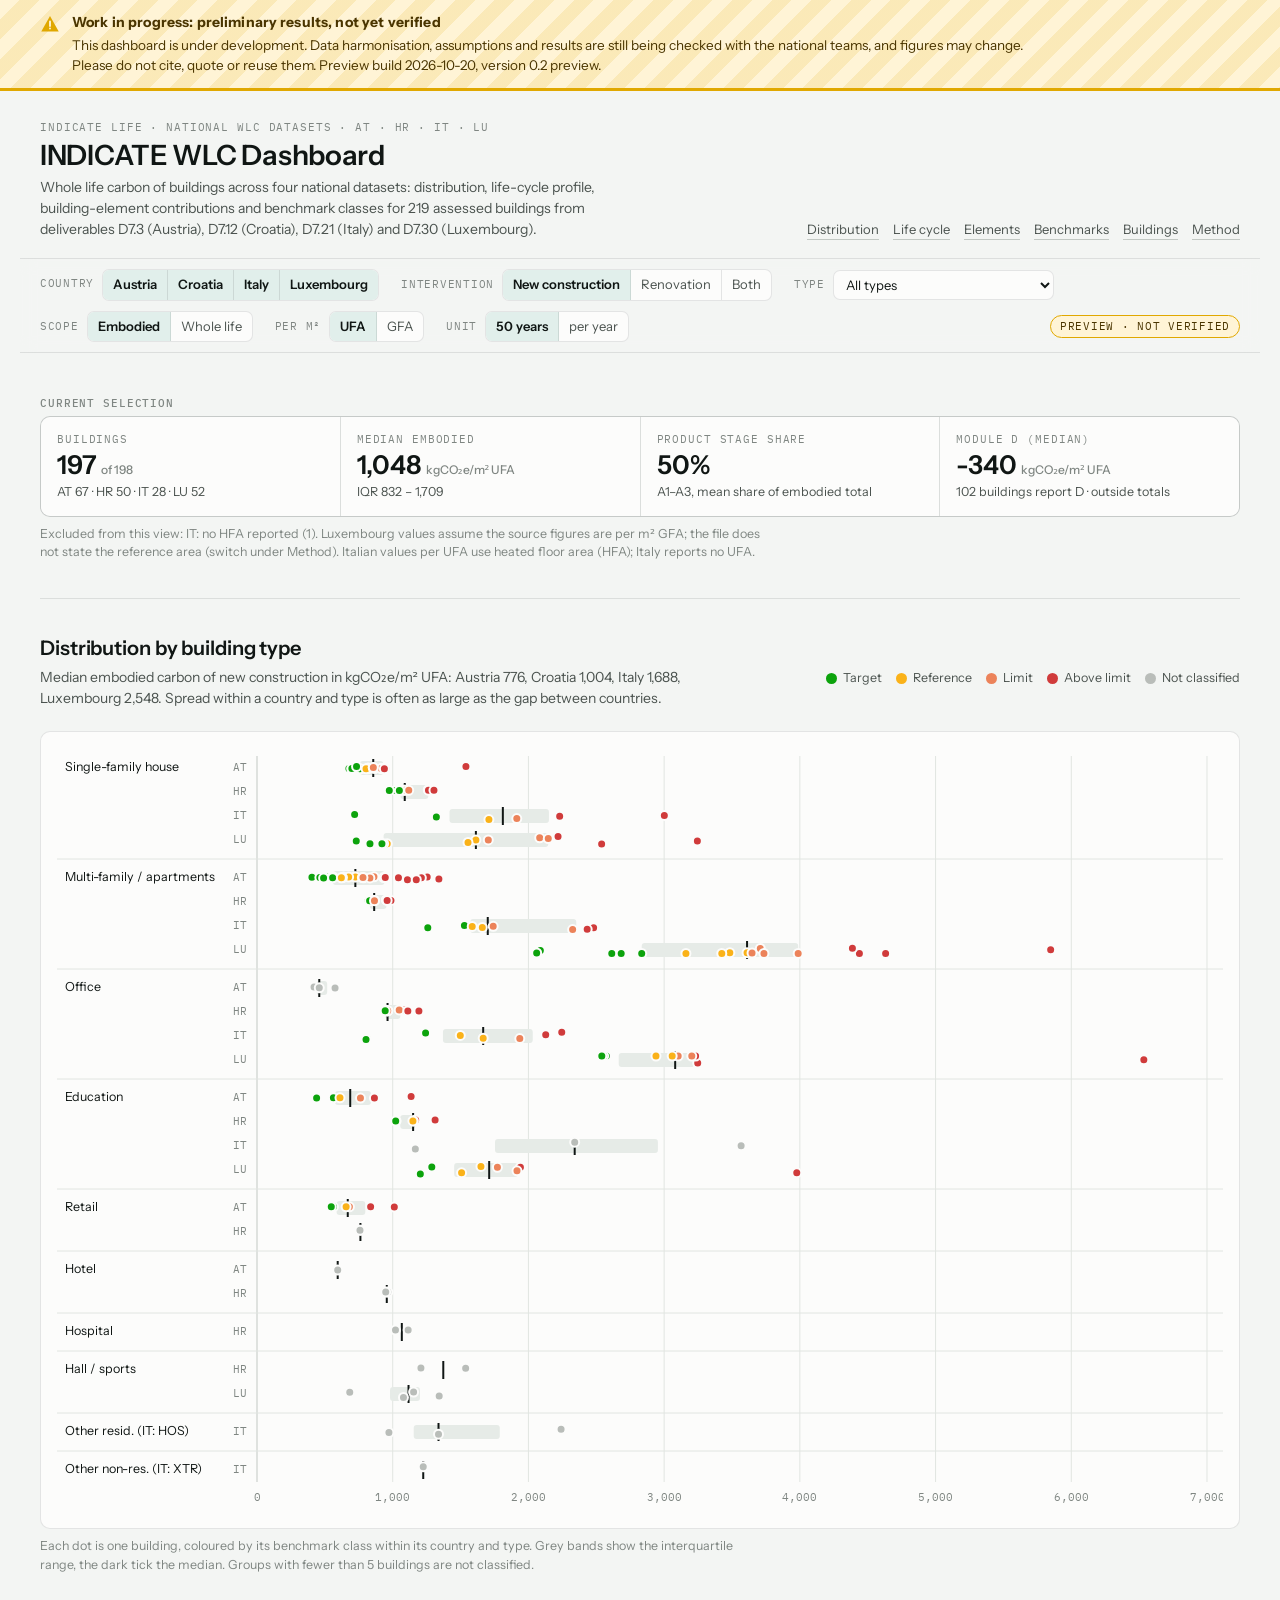
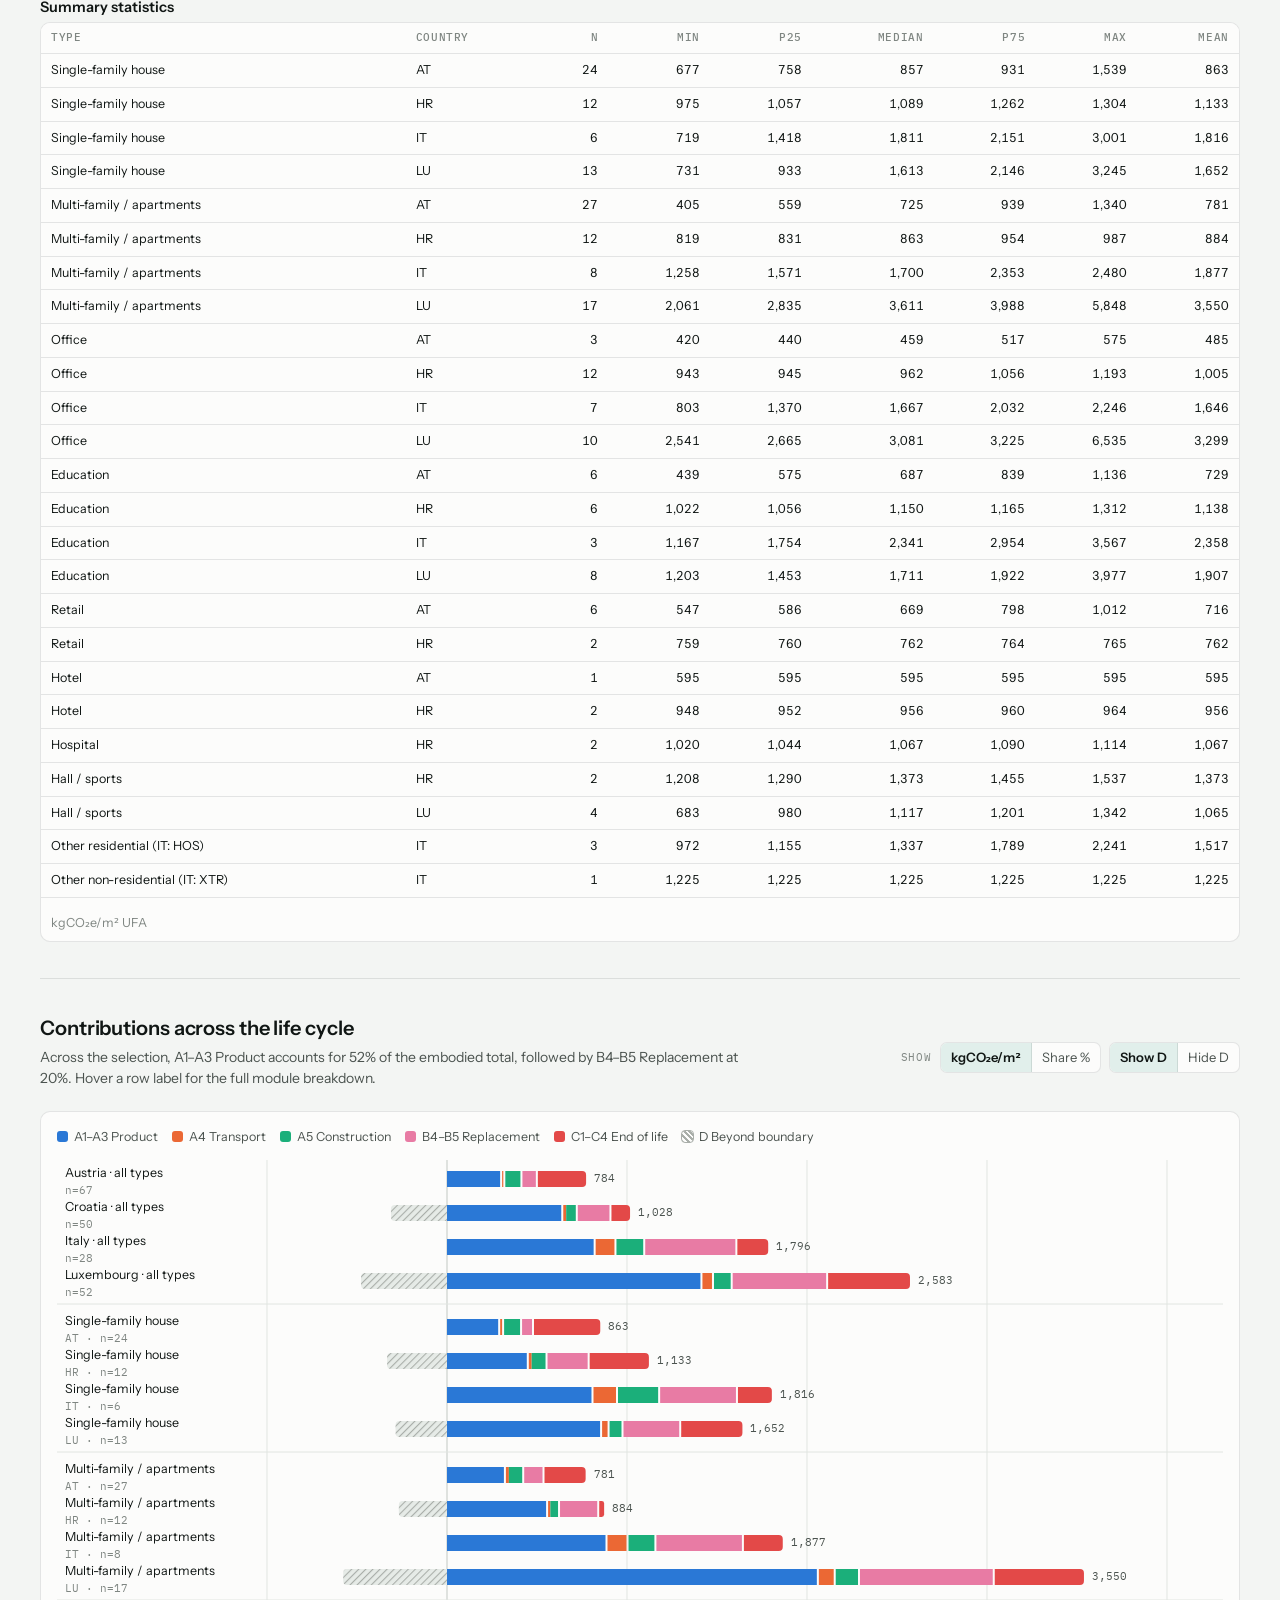
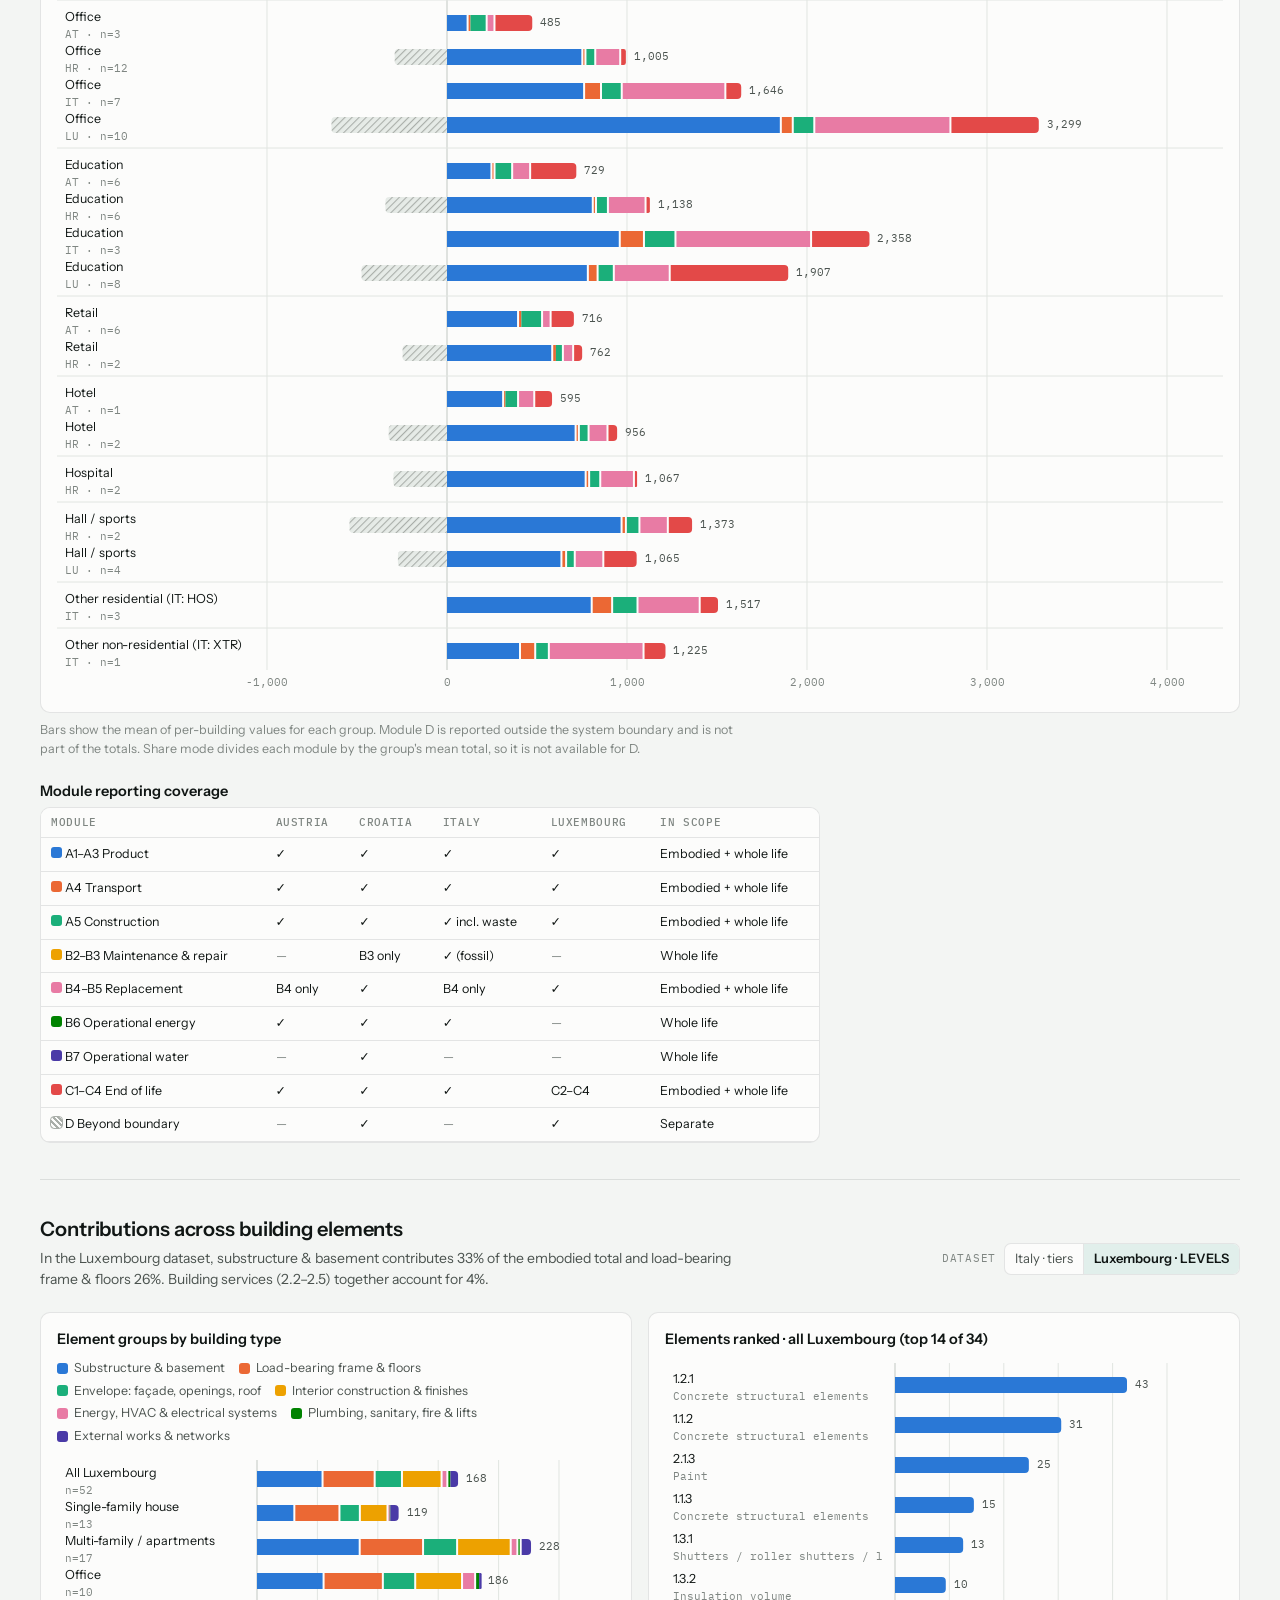
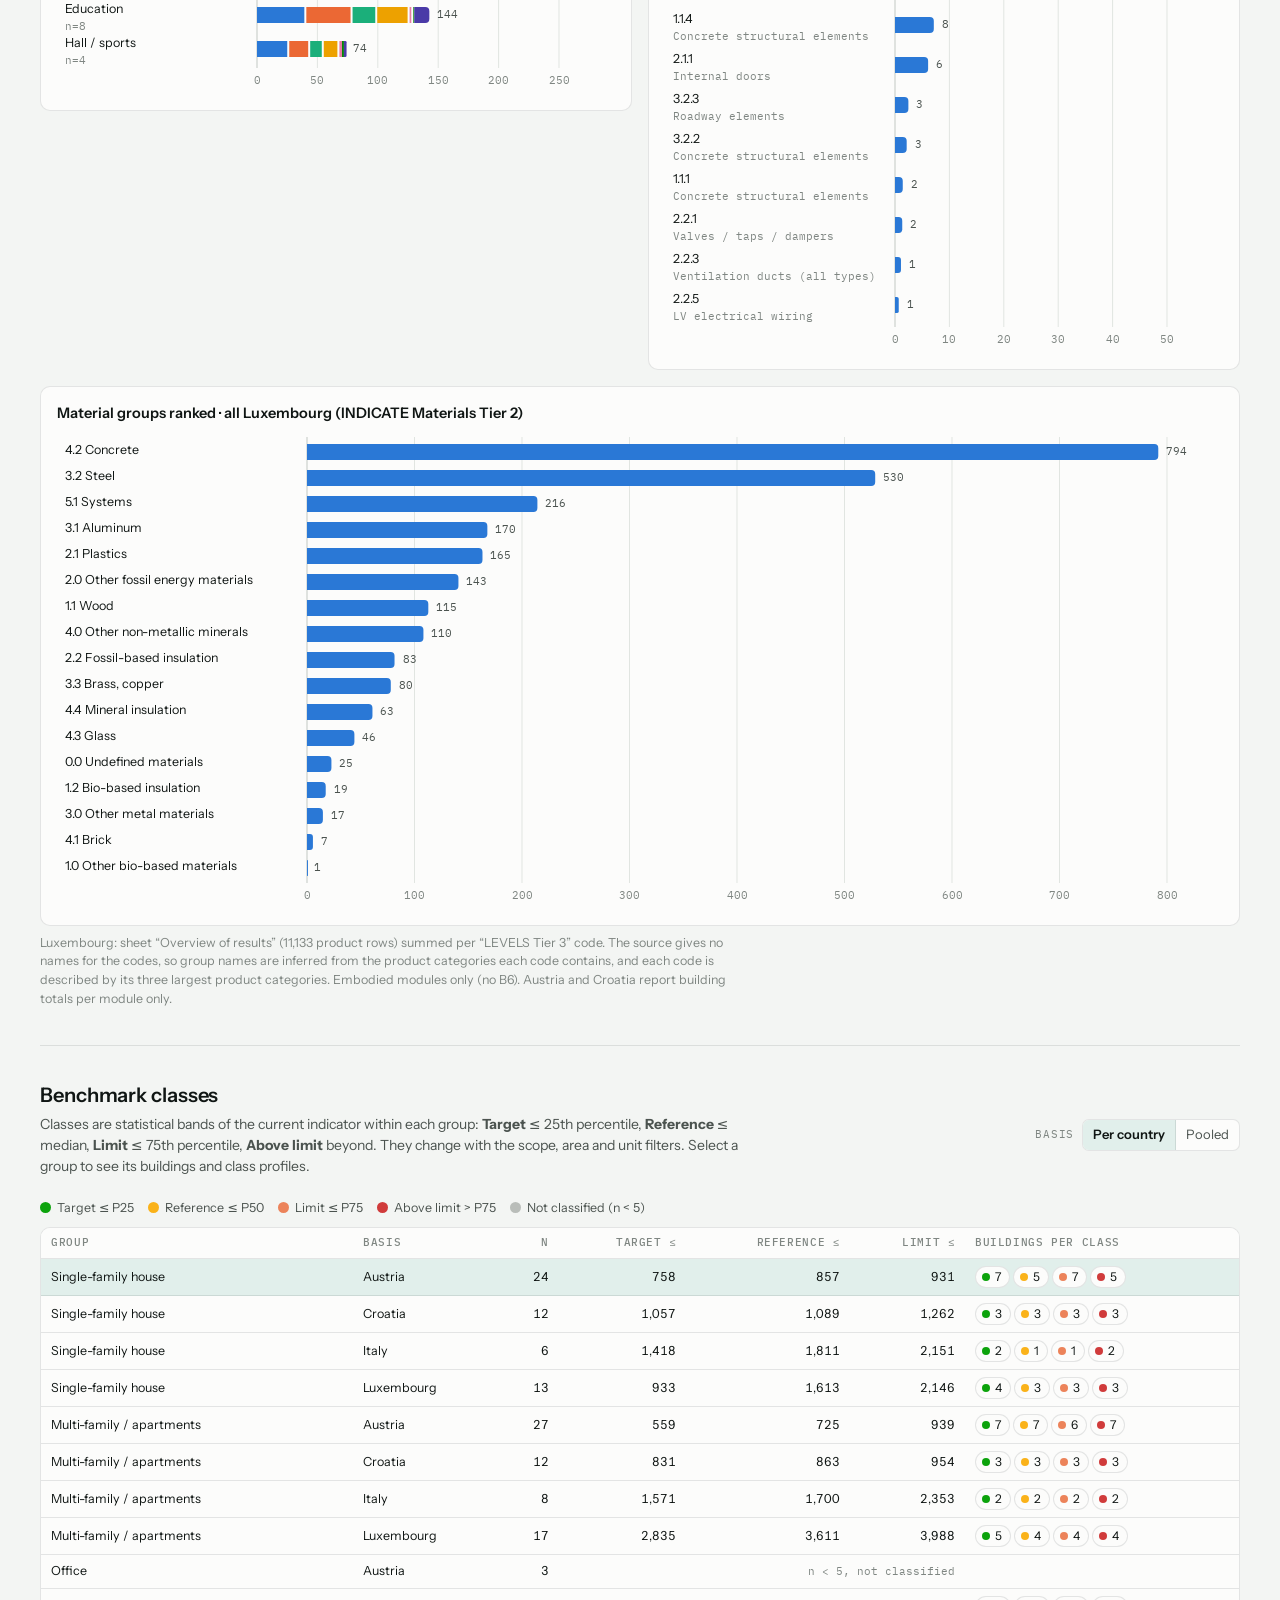
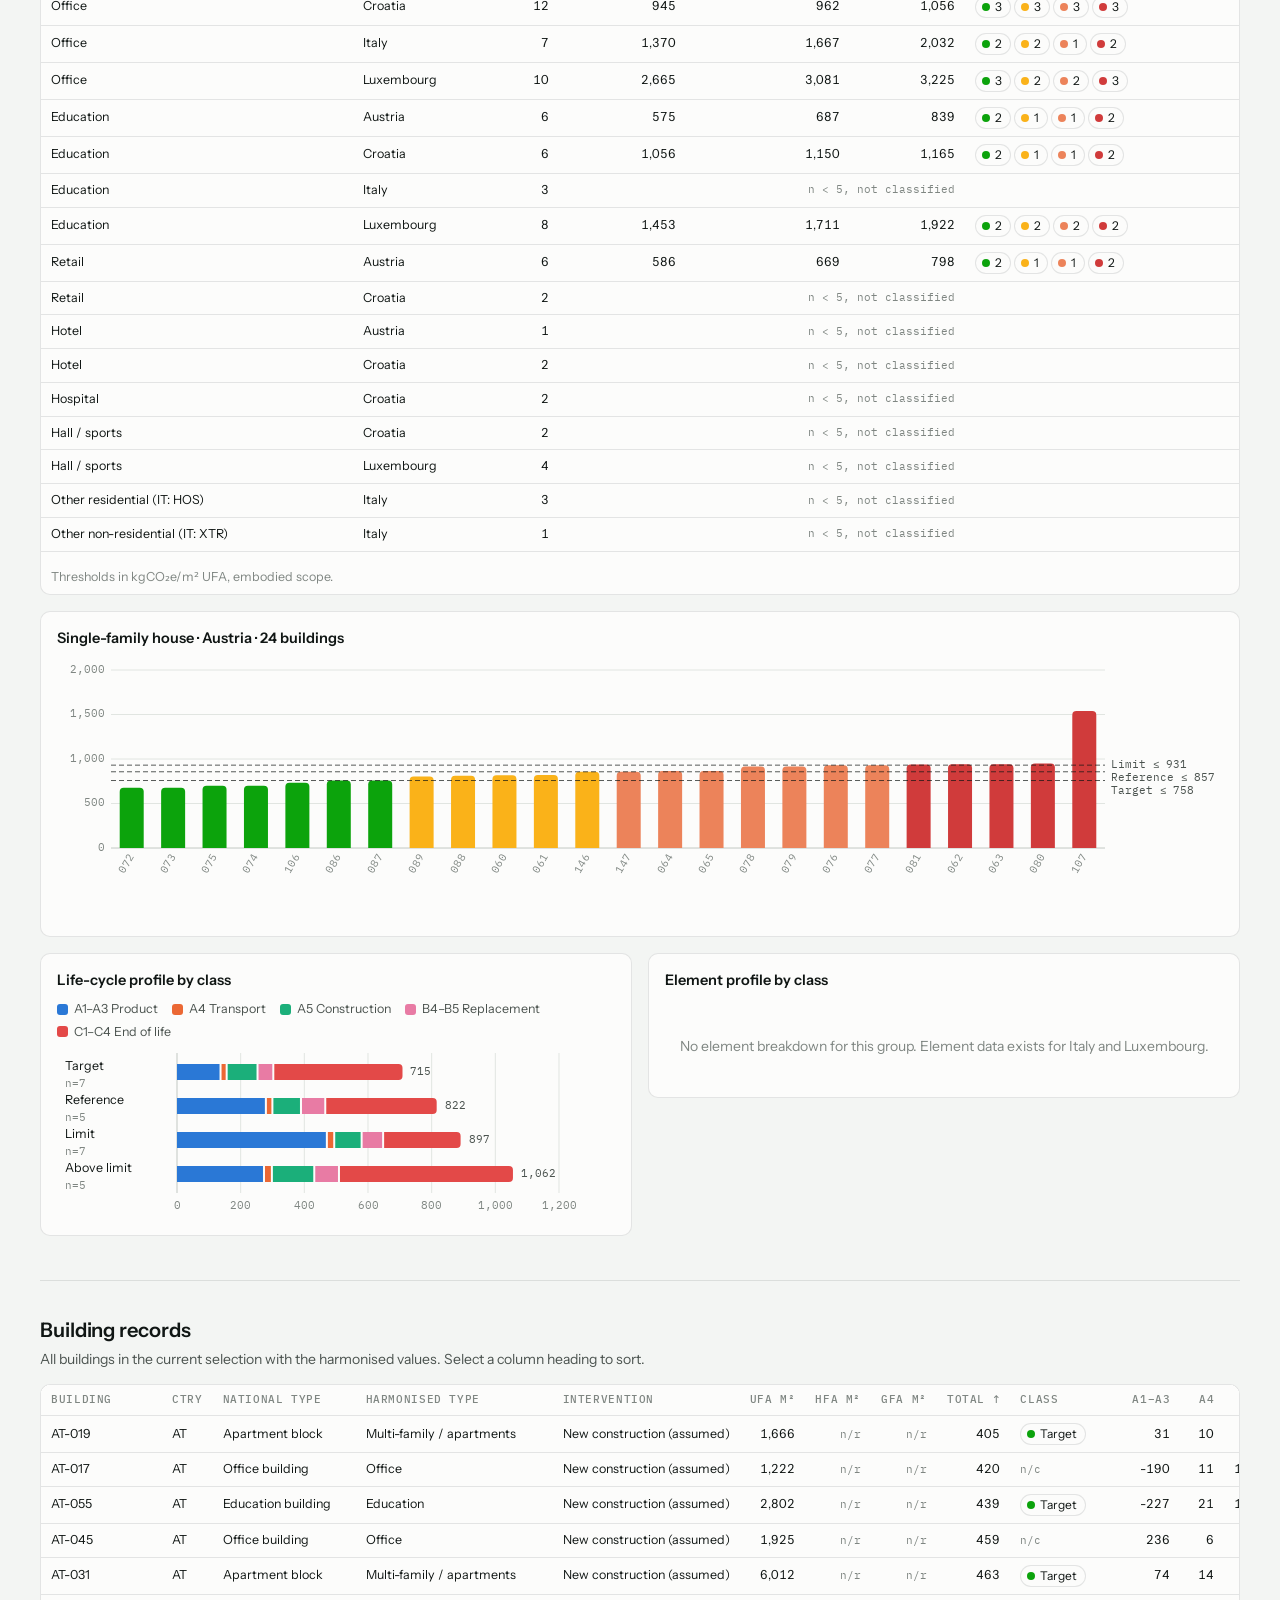
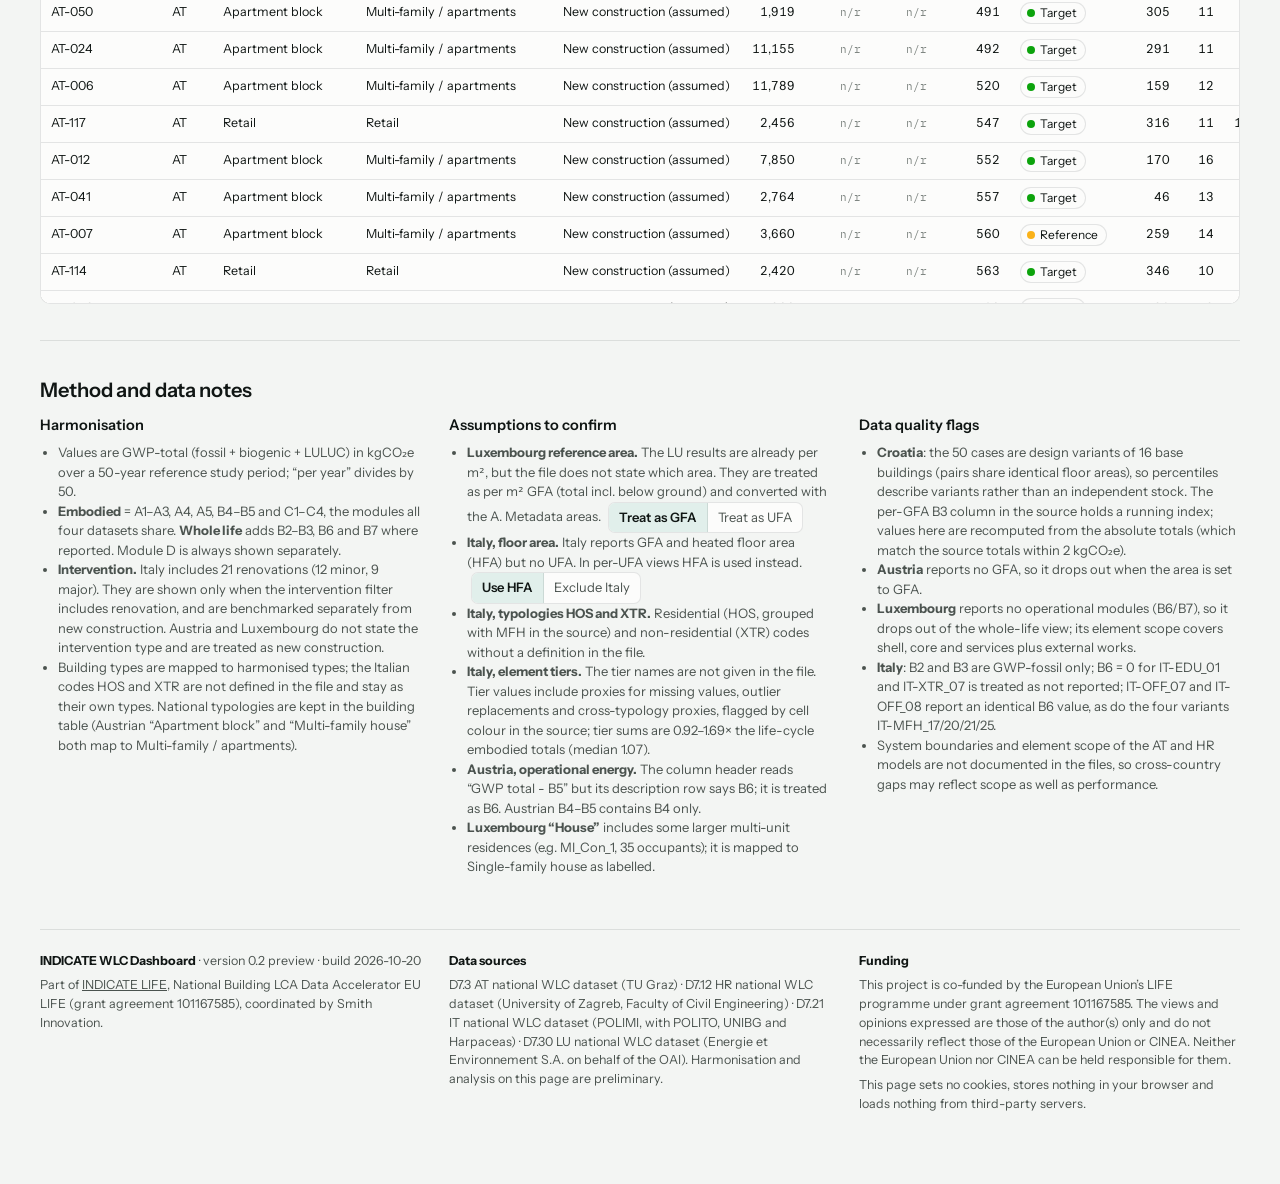
==== commit 487ed19e: "Add files via upload" ====
--- a/index.html
+++ b/index.html
@@ -133,15 +133,15 @@
  <div class="wip-in">
   <svg width="20" height="20" viewBox="0 0 24 24" aria-hidden="true"><path d="M12 2.5 1.5 21h21L12 2.5Z" fill="var(--wip-edge)"/><path d="M12 9v5.5M12 17.2v.3" stroke="var(--wip-bg)" stroke-width="2.2" stroke-linecap="round"/></svg>
   <div><strong>Work in progress: preliminary results, not yet verified</strong>
-  <p>This dashboard is under development. Data harmonisation, assumptions and results are still being checked with the national teams, and figures may change. Please do not cite, quote or reuse them. Preview build 2026-10-19, version 0.1 preview.</p></div>
+  <p>This dashboard is under development. Data harmonisation, assumptions and results are still being checked with the national teams, and figures may change. Please do not cite, quote or reuse them. Preview build 2026-10-20, version 0.2 preview.</p></div>
  </div>
 </div>
 <div class="wrap">
 <header class="top">
   <div>
-    <div class="eyebrow">INDICATE LIFE · National WLC datasets · AT · HR · LU</div>
+    <div class="eyebrow">INDICATE LIFE · National WLC datasets · AT · HR · IT · LU</div>
     <h1>INDICATE WLC Dashboard</h1>
-    <p class="lede">Whole life carbon of buildings across three national datasets: distribution, life-cycle profile, building-element contributions and benchmark classes for 169 assessed buildings from deliverables D7.3 (Austria), D7.12 (Croatia) and D7.30 (Luxembourg).</p>
+    <p class="lede">Whole life carbon of buildings across four national datasets: distribution, life-cycle profile, building-element contributions and benchmark classes for 219 assessed buildings from deliverables D7.3 (Austria), D7.12 (Croatia), D7.21 (Italy) and D7.30 (Luxembourg).</p>
   </div>
   <nav class="jump" aria-label="Sections">
     <a href="#dist">Distribution</a><a href="#lc">Life cycle</a><a href="#el">Elements</a><a href="#bm">Benchmarks</a><a href="#bld">Buildings</a><a href="#method">Method</a>
@@ -151,7 +151,9 @@
 <div class="rail" role="region" aria-label="Filters">
  <div class="rail-in">
   <div class="ctl"><span class="lab" id="lab-c">Country</span><div class="seg" id="f-country" role="group" aria-labelledby="lab-c">
-    <button data-v="AT" aria-pressed="true">Austria</button><button data-v="HR" aria-pressed="true">Croatia</button><button data-v="LU" aria-pressed="true">Luxembourg</button></div></div>
+    <button data-v="AT" aria-pressed="true">Austria</button><button data-v="HR" aria-pressed="true">Croatia</button><button data-v="IT" aria-pressed="true">Italy</button><button data-v="LU" aria-pressed="true">Luxembourg</button></div></div>
+  <div class="ctl"><span class="lab" id="lab-i">Intervention</span><div class="seg" id="f-interv" role="group" aria-labelledby="lab-i">
+    <button data-v="new" aria-pressed="true">New construction</button><button data-v="reno" aria-pressed="false" title="Italy only">Renovation</button><button data-v="all" aria-pressed="false">Both</button></div></div>
   <div class="ctl"><label for="f-type">Type</label><select id="f-type"></select></div>
   <div class="ctl"><span class="lab" id="lab-s">Scope</span><div class="seg" id="f-scope" role="group" aria-labelledby="lab-s">
     <button data-v="emb" aria-pressed="true" title="A1–A5, B4–B5, C1–C4">Embodied</button><button data-v="wlc" aria-pressed="false" title="Embodied + B3, B6, B7">Whole life</button></div></div>
@@ -190,19 +192,20 @@
   </div>
   <p class="note">Bars show the mean of per-building values for each group. Module D is reported outside the system boundary and is not part of the totals. Share mode divides each module by the group's mean total, so it is not available for D.</p>
   <h3>Module reporting coverage</h3>
-  <div class="tbl-wrap" style="max-width:640px"><table class="t cov" id="t-cov"></table></div>
+  <div class="tbl-wrap" style="max-width:780px"><table class="t cov" id="t-cov"></table></div>
 </section>
 
 <section id="el" aria-labelledby="h-el">
-  <h2 id="h-el">Contributions across building elements</h2>
-  <p class="take" id="el-take"></p>
+  <div class="row-head"><div><h2 id="h-el">Contributions across building elements</h2>
+  <p class="take" id="el-take"></p></div>
+  <div class="ctl"><span class="lab" id="lab-elc">Dataset</span><div class="seg" id="f-elc" role="group" aria-labelledby="lab-elc"><button data-v="IT" aria-pressed="false">Italy · tiers</button><button data-v="LU" aria-pressed="true">Luxembourg · LEVELS</button></div></div></div>
   <div class="grid2">
     <div class="panel"><div class="row-head"><h3 style="margin:0">Element groups by building type</h3></div>
       <div class="legend" id="el-legend" style="margin-bottom:10px"></div><div class="chart" id="c-el"></div></div>
     <div class="panel"><div class="row-head"><h3 style="margin:0" id="h-el3">Elements, ranked</h3></div><div class="chart" id="c-el3"></div></div>
   </div>
-  <div class="panel" style="margin-top:16px"><div class="row-head"><h3 style="margin:0" id="h-mat">Material groups, ranked</h3></div><div class="chart" id="c-mat"></div></div>
-  <p class="note">Only the Luxembourg dataset (sheet “Overview of results”, 11,133 product rows) carries an element and material breakdown; the Austrian and Croatian files report building totals per module only. Element codes are the source’s “LEVELS Tier 3” codes. The source gives no names for them, so the group names here are inferred from the product categories each code contains, and each code is described by its three largest product categories. Embodied modules only (Luxembourg reports no B6).</p>
+  <div class="panel" style="margin-top:16px"><div class="row-head"><h3 style="margin:0" id="h-mat">Material groups, ranked</h3><div class="legend" id="mat-legend"></div></div><div class="chart" id="c-mat"></div></div>
+  <p class="note" id="el-note"></p>
 </section>
 
 <section id="bm" aria-labelledby="h-bm">
@@ -230,11 +233,15 @@
   <div class="method">
     <div><h3>Harmonisation</h3><ul>
       <li>Values are GWP-total (fossil + biogenic + LULUC) in kgCO₂e over a 50-year reference study period; “per year” divides by 50.</li>
-      <li><b>Embodied</b> = A1–A3, A4, A5, B4–B5 and C1–C4, the modules all three datasets share. <b>Whole life</b> adds B3, B6 and B7 where reported. Module D is always shown separately.</li>
-      <li>Building types are mapped to eight harmonised types. National typologies are kept in the building table (Austrian “Apartment block” and “Multi-family house” both map to Multi-family / apartments).</li>
+      <li><b>Embodied</b> = A1–A3, A4, A5, B4–B5 and C1–C4, the modules all four datasets share. <b>Whole life</b> adds B2–B3, B6 and B7 where reported. Module D is always shown separately.</li>
+      <li><b>Intervention.</b> Italy includes 21 renovations (12 minor, 9 major). They are shown only when the intervention filter includes renovation, and are benchmarked separately from new construction. Austria and Luxembourg do not state the intervention type and are treated as new construction.</li>
+      <li>Building types are mapped to harmonised types; the Italian codes HOS and XTR are not defined in the file and stay as their own types. National typologies are kept in the building table (Austrian “Apartment block” and “Multi-family house” both map to Multi-family / apartments).</li>
     </ul></div>
     <div><h3>Assumptions to confirm</h3><ul>
       <li><b>Luxembourg reference area.</b> The LU results are already per m², but the file does not state which area. They are treated as per m² GFA (total incl. below ground) and converted with the A. Metadata areas. <span class="seg" id="f-luarea" role="group" aria-label="Luxembourg reference area" style="vertical-align:middle;margin-left:4px"><button data-v="gfa" aria-pressed="true">Treat as GFA</button><button data-v="ufa" aria-pressed="false">Treat as UFA</button></span></li>
+      <li><b>Italy, floor area.</b> Italy reports GFA and heated floor area (HFA) but no UFA. In per-UFA views HFA is used instead. <span class="seg" id="f-ithfa" role="group" aria-label="Italy in per-UFA views" style="vertical-align:middle;margin-left:4px"><button data-v="1" aria-pressed="true">Use HFA</button><button data-v="0" aria-pressed="false">Exclude Italy</button></span></li>
+      <li><b>Italy, typologies HOS and XTR.</b> Residential (HOS, grouped with MFH in the source) and non-residential (XTR) codes without a definition in the file.</li>
+      <li><b>Italy, element tiers.</b> The tier names are not given in the file. Tier values include proxies for missing values, outlier replacements and cross-typology proxies, flagged by cell colour in the source; tier sums are 0.92–1.69× the life-cycle embodied totals (median 1.07).</li>
       <li><b>Austria, operational energy.</b> The column header reads “GWP total - B5” but its description row says B6; it is treated as B6. Austrian B4–B5 contains B4 only.</li>
       <li><b>Luxembourg “House”</b> includes some larger multi-unit residences (e.g. MI_Con_1, 35 occupants); it is mapped to Single-family house as labelled.</li>
     </ul></div>
@@ -242,15 +249,16 @@
       <li><b>Croatia</b>: the 50 cases are design variants of 16 base buildings (pairs share identical floor areas), so percentiles describe variants rather than an independent stock. The per-GFA B3 column in the source holds a running index; values here are recomputed from the absolute totals (which match the source totals within 2 kgCO₂e).</li>
       <li><b>Austria</b> reports no GFA, so it drops out when the area is set to GFA.</li>
       <li><b>Luxembourg</b> reports no operational modules (B6/B7), so it drops out of the whole-life view; its element scope covers shell, core and services plus external works.</li>
+      <li><b>Italy</b>: B2 and B3 are GWP-fossil only; B6 = 0 for IT-EDU_01 and IT-XTR_07 is treated as not reported; IT-OFF_07 and IT-OFF_08 report an identical B6 value, as do the four variants IT-MFH_17/20/21/25.</li>
       <li>System boundaries and element scope of the AT and HR models are not documented in the files, so cross-country gaps may reflect scope as well as performance.</li>
     </ul></div>
   </div>
 </section>
 <footer class="foot">
-  <div><p><b>INDICATE WLC Dashboard</b> · version 0.1 preview · build 2026-10-19</p>
+  <div><p><b>INDICATE WLC Dashboard</b> · version 0.2 preview · build 2026-10-20</p>
   <p>Part of <a href="https://www.indicatedata.com/" style="color:inherit">INDICATE LIFE</a>, National Building LCA Data Accelerator EU LIFE (grant agreement 101167585), coordinated by Smith Innovation.</p></div>
   <div><p><b>Data sources</b></p>
-  <p>D7.3 AT national WLC dataset (TU Graz) · D7.12 HR national WLC dataset (University of Zagreb, Faculty of Civil Engineering) · D7.30 LU national WLC dataset (Energie et Environnement S.A. on behalf of the OAI). Harmonisation and analysis on this page are preliminary.</p></div>
+  <p>D7.3 AT national WLC dataset (TU Graz) · D7.12 HR national WLC dataset (University of Zagreb, Faculty of Civil Engineering) · D7.21 IT national WLC dataset (POLIMI, with POLITO, UNIBG and Harpaceas) · D7.30 LU national WLC dataset (Energie et Environnement S.A. on behalf of the OAI). Harmonisation and analysis on this page are preliminary.</p></div>
   <div><p><b>Funding</b></p>
   <p>This project is co-funded by the European Union’s LIFE programme under grant agreement 101167585. The views and opinions expressed are those of the author(s) only and do not necessarily reflect those of the European Union or CINEA. Neither the European Union nor CINEA can be held responsible for them.</p>
   <p>This page sets no cookies, stores nothing in your browser and loads nothing from third-party servers.</p></div>
@@ -265,12 +273,13 @@
 const DATA = window.WLC_DATA;
 if(!DATA){ document.body.insertAdjacentHTML('afterbegin','<p style="padding:20px">Data file assets/js/data.js could not be loaded.</p>'); return; }
 const B = DATA.buildings;
-const MODS_ALL = ['A1-A3','A4','A5','B3','B4-B5','B6','B7','C1-C4'];
+const MODS_ALL = ['A1-A3','A4','A5','B2-B3','B4-B5','B6','B7','C1-C4'];
+const CC = ['AT','HR','IT','LU'];
 const EMB = ['A1-A3','A4','A5','B4-B5','C1-C4'];
-const MOD_COLOR = {'A1-A3':'--s1','A4':'--s2','A5':'--s3','B3':'--s4','B4-B5':'--s5','B6':'--s6','B7':'--s7','C1-C4':'--s8','D':'--d-mod'};
-const MOD_LABEL = {'A1-A3':'A1–A3 Product','A4':'A4 Transport','A5':'A5 Construction','B3':'B3 Repair','B4-B5':'B4–B5 Replacement','B6':'B6 Operational energy','B7':'B7 Operational water','C1-C4':'C1–C4 End of life','D':'D Beyond boundary'};
-const CTRY = {AT:'Austria',HR:'Croatia',LU:'Luxembourg'};
-const TYPES = ['Single-family house','Multi-family / apartments','Office','Education','Retail','Hotel','Hospital','Hall / sports'];
+const MOD_COLOR = {'A1-A3':'--s1','A4':'--s2','A5':'--s3','B2-B3':'--s4','B4-B5':'--s5','B6':'--s6','B7':'--s7','C1-C4':'--s8','D':'--d-mod'};
+const MOD_LABEL = {'A1-A3':'A1–A3 Product','A4':'A4 Transport','A5':'A5 Construction','B2-B3':'B2–B3 Maintenance & repair','B4-B5':'B4–B5 Replacement','B6':'B6 Operational energy','B7':'B7 Operational water','C1-C4':'C1–C4 End of life','D':'D Beyond boundary'};
+const CTRY = {AT:'Austria',HR:'Croatia',IT:'Italy',LU:'Luxembourg'};
+const TYPES = ['Single-family house','Multi-family / apartments','Office','Education','Retail','Hotel','Hospital','Hall / sports','Other residential (IT: HOS)','Other non-residential (IT: XTR)'];
 const CLASSES = [
   {k:'T',name:'Target',rule:'≤ P25',c:'--good'},
   {k:'R',name:'Reference',rule:'≤ P50',c:'--warn'},
@@ -288,8 +297,19 @@
   {k:'3',name:'External works & networks',test:c=>c.startsWith('3.')}];
 EL_GROUPS.forEach((g,i)=>g.c='--s'+(i+1));
 const elGroupOf = c => (EL_GROUPS.find(g=>g.test(c))||{k:'?'}).k;
-
-const S = {countries:new Set(['AT','HR','LU']), type:'All', scope:'emb', area:'ufa', unit:'m2', luArea:'gfa', lcView:'abs', showD:true, bmBasis:'country', bmGroup:null};
+const IT_GROUPS = [
+  {k:'1.1',name:'Tier 1.1',codes:['1.1']},{k:'1.2',name:'Tier 1.2',codes:['1.2']},{k:'1.3',name:'Tier 1.3 (1.3.1 + 1.3.2)',codes:['1.3.1','1.3.2']},
+  {k:'2.1',name:'Tier 2.1',codes:['2.1']},{k:'2.3',name:'Tier 2.3 (incl. 2.4)',codes:['2.3']},
+  {k:'2.x',name:'Tiers 2.2, 2.5–2.9 (insufficient data)',codes:['2.2','2.5','2.6','2.7','2.8','2.9']},{k:'4.1',name:'Tier 4.1 (renovation only)',codes:['4.1']}];
+IT_GROUPS.forEach((g,i)=>g.c='--s'+(i+1));
+const ELC = {
+  LU:{name:'Luxembourg', groups:EL_GROUPS, groupOf:elGroupOf, codeLabel:c=>c},
+  IT:{name:'Italy', groups:IT_GROUPS, groupOf:c=>(IT_GROUPS.find(g=>g.codes.includes(c))||{k:'?'}).k, codeLabel:c=>'Tier '+c}};
+const shortType = t => { let x=t.replace('Other non-residential','Other non-res.').replace('Other residential','Other resid.'); if(narrow()) x=x.replace(' / apartments','').replace('Single-family house','Single-family').replace(/ \(IT: (\w+)\)/,' $1'); return x; };
+const ivOK = b => S.interv==='all' || (S.interv==='new' ? b.intervention==='New construction' : b.intervention==='Renovation');
+const ivTag = b => b.intervention==='Renovation' ? ' · renovation' : '';
+
+const S = {countries:new Set(['AT','HR','IT','LU']), interv:'new', itHfa:true, elc:'LU', type:'All', scope:'emb', area:'ufa', unit:'m2', luArea:'gfa', lcView:'abs', showD:true, bmBasis:'country', bmGroup:null};
 const save=()=>{};
 
 const cssv = n => getComputedStyle(document.documentElement).getPropertyValue(n).trim();
@@ -305,8 +325,8 @@
 
 // ---------- core calculation ----------
 function calc(b){
-  const area = S.area==='ufa' ? b.ufa : b.gfa;
-  if(!area) return {b, ok:false, why:`no ${S.area.toUpperCase()} reported`};
+  const area = S.area==='ufa' ? (b.country==='IT' ? (S.itHfa ? b.hfa : null) : b.ufa) : b.gfa;
+  if(!area) return {b, ok:false, why: b.country==='IT'&&S.area==='ufa' ? (b.hfa ? 'HFA not used as UFA (switch under Method)' : 'no HFA reported') : `no ${S.area.toUpperCase()} reported`};
   if(S.scope==='wlc' && b.mods['B6']==null) return {b, ok:false, why:'no operational (B6) data'};
   const ref = b.perM2 ? (S.luArea==='gfa'? b.gfa : b.ufa) : 1;
   const div = area * (S.unit==='m2a' ? (b.rsp||50) : 1);
@@ -314,26 +334,30 @@
   for(const k of scopeMods()){ const v=b.mods[k]; m[k] = v==null? null : v*ref/div; }
   const D = b.mods['D']==null? null : b.mods['D']*ref/div;
   const total = Object.values(m).reduce((s,v)=>s+(v||0),0);
-  let el=null, mat=null;
+  let el=null, mat=null, elc=null, q=null;
   if(b.perM2 && DATA.luElements[b.id]){
-    const f = ref/div; el={}; mat={};
+    const f = ref/div; el={}; mat={}; elc='LU';
     for(const [code,mods] of Object.entries(DATA.luElements[b.id])) el[code]=EMB.reduce((s,k)=>s+(mods[k]||0),0)*f;
     for(const [mt,mods] of Object.entries(DATA.luMaterials[b.id])) mat[mt]=EMB.reduce((s,k)=>s+(mods[k]||0),0)*f;
   }
-  return {b, ok:true, m, D, total, el, mat};
+  if(b.country==='IT' && DATA.itTiers[b.id]){
+    const f = b.gfa/div; el={}; q={}; elc='IT';   // tiers are per m² GFA in the source
+    for(const [code,[v,qi,paint]] of Object.entries(DATA.itTiers[b.id])){ el[code]=v*f; q[code]=[qi,paint]; }
+  }
+  return {b, ok:true, m, D, total, el, mat, elc, q};
 }
 function selection(){
-  const inSel = B.filter(b=>S.countries.has(b.country) && (S.type==='All'||b.type===S.type));
+  const inSel = B.filter(b=>S.countries.has(b.country) && ivOK(b) && (S.type==='All'||b.type===S.type));
   const rows = inSel.map(calc);
   return {all:rows, ok:rows.filter(r=>r.ok), excl:rows.filter(r=>!r.ok)};
 }
 // benchmark groups over current country filter (type filter not applied so table is complete)
 function benchmarks(){
-  const rows = B.filter(b=>S.countries.has(b.country)).map(calc).filter(r=>r.ok);
+  const rows = B.filter(b=>S.countries.has(b.country) && ivOK(b)).map(calc).filter(r=>r.ok);
   const groups = new Map();
   for(const r of rows){
-    const key = (S.bmBasis==='pooled'?'Pooled':r.b.country)+'|'+r.b.type;
-    if(!groups.has(key)) groups.set(key,{key, country:S.bmBasis==='pooled'?'Pooled':r.b.country, type:r.b.type, rows:[]});
+    const key = (S.bmBasis==='pooled'?'Pooled':r.b.country)+'|'+r.b.type+'|'+r.b.intervention;
+    if(!groups.has(key)) groups.set(key,{key, country:S.bmBasis==='pooled'?'Pooled':r.b.country, type:r.b.type, iv:r.b.intervention, rows:[]});
     groups.get(key).rows.push(r);
   }
   const cls = new Map();
@@ -348,7 +372,7 @@
       cls.set(r.b.id,{c,g});
     }
   }
-  return {groups:[...groups.values()].sort((a,b)=>TYPES.indexOf(a.type)-TYPES.indexOf(b.type)||a.country.localeCompare(b.country)), cls};
+  return {groups:[...groups.values()].sort((a,b)=>TYPES.indexOf(a.type)-TYPES.indexOf(b.type)||a.country.localeCompare(b.country)||a.iv.localeCompare(b.iv)), cls};
 }
 
 // ---------- svg helpers ----------
@@ -440,7 +464,7 @@
   const embShare = S.scope==='wlc' ? mean(sel.ok.map(r=>EMB.reduce((s,m)=>s+(r.m[m]||0),0)/r.total)) : null;
   const prodShare = mean(sel.ok.map(r=>(r.m['A1-A3']||0)/r.total));
   const Dm = sel.ok.filter(r=>r.D!=null).map(r=>r.D).sort((a,b)=>a-b);
-  const byC = ['AT','HR','LU'].filter(c=>S.countries.has(c)).map(c=>`${c} ${sel.ok.filter(r=>r.b.country===c).length}`).join(' · ');
+  const byC = CC.filter(c=>S.countries.has(c)).map(c=>`${c} ${sel.ok.filter(r=>r.b.country===c).length}`).join(' · ');
   k.innerHTML = `
    <div class="kpi"><div class="eyebrow">Buildings</div><div class="v">${v.length}<small>of ${sel.all.length}</small></div><div class="s">${byC}</div></div>
    <div class="kpi"><div class="eyebrow">Median ${S.scope==='emb'?'embodied':'whole life'}</div><div class="v">${fmt(quant(v,.5))}<small>${unitLabel()}</small></div><div class="s">IQR ${fmt(quant(v,.25))} – ${fmt(quant(v,.75))}</div></div>
@@ -448,7 +472,8 @@
    <div class="kpi"><div class="eyebrow">Module D (median)</div><div class="v">${Dm.length?fmt(quant(Dm,.5))+`<small>${unitLabel()}</small>`:'n/r'}</div><div class="s">${Dm.length} buildings report D · outside totals</div></div>`;
   const ex = {}; sel.excl.forEach(r=>{ const key=r.b.country+': '+r.why; ex[key]=(ex[key]||0)+1; });
   const luNote = sel.ok.some(r=>r.b.country==='LU') ? ` Luxembourg values assume the source figures are per m² ${S.luArea.toUpperCase()}; the file does not state the reference area (switch under Method).` : '';
-  document.getElementById('excl').textContent = (Object.keys(ex).length ? 'Excluded from this view: ' + Object.entries(ex).map(([k,n])=>`${k} (${n})`).join('; ') + '.' : '') + luNote;
+  const itNote = S.area==='ufa' && S.itHfa && sel.ok.some(r=>r.b.country==='IT') ? ' Italian values per UFA use heated floor area (HFA); Italy reports no UFA.' : '';
+  document.getElementById('excl').textContent = (Object.keys(ex).length ? 'Excluded from this view: ' + Object.entries(ex).map(([k,n])=>`${k} (${n})`).join('; ') + '.' : '') + luNote + itNote;
 }
 
 // ---------- distribution ----------
@@ -456,7 +481,7 @@
   const host=document.getElementById('c-dist'); host.innerHTML='';
   const types = TYPES.filter(t=>sel.ok.some(r=>r.b.type===t));
   if(!types.length){ host.innerHTML='<div class="empty">No buildings in the current selection.</div>'; return; }
-  const lanes=[]; for(const t of types) for(const c of ['AT','HR','LU']){ const rs=sel.ok.filter(r=>r.b.type===t&&r.b.country===c); if(rs.length) lanes.push({t,c,rs}); }
+  const lanes=[]; for(const t of types) for(const c of CC) for(const iv of ['New construction','Renovation']){ const rs=sel.ok.filter(r=>r.b.type===t&&r.b.country===c&&r.b.intervention===iv); if(rs.length) lanes.push({t,c,iv,rs,lab:c+(iv==='Renovation'?' ren.':'')}); }
   const W=widthOf(host), lw=narrow()?118:200, laneH=24, typeGap=14, top=8, bottom=28, padR=16;
   let H=top+bottom; let prev=null; lanes.forEach(l=>{ H+=laneH + (prev && prev!==l.t ? typeGap:0); prev=l.t; });
   const vals=sel.ok.map(r=>r.total); let lo=Math.min(0,...vals), hi=Math.max(...vals);
@@ -468,11 +493,11 @@
   for(const l of lanes){
     if(prev && prev!==l.t) { y+=typeGap; svgEl('line',{x1:0,x2:W,y1:y-typeGap/2,y2:y-typeGap/2,stroke:col('--grid')},svg); }
     const cy=y+laneH/2;
-    if(prev!==l.t) txt(svg,8,cy,narrow()? l.t.replace(' / apartments','').replace('Single-family house','Single-family'):l.t,{class:'lab','dominant-baseline':'middle'});
-    txt(svg,lw-10,cy,l.c,{class:'sub','text-anchor':'end','dominant-baseline':'middle'});
+    if(prev!==l.t) txt(svg,8,cy,shortType(l.t),{class:'lab','dominant-baseline':'middle'});
+    txt(svg,lw-10,cy,l.lab,{class:'sub','text-anchor':'end','dominant-baseline':'middle'});
     const s=l.rs.map(r=>r.total).sort((a,b)=>a-b), q1=quant(s,.25), q2=quant(s,.5), q3=quant(s,.75);
     if(s.length>=3){ svgEl('rect',{x:x(q1),y:cy-7,width:Math.max(1,x(q3)-x(q1)),height:14,rx:3,fill:col('--box')},svg); }
-    svgEl('line',{x1:x(q2),x2:x(q2),y1:cy-9,y2:cy+9,stroke:col('--ink'),'stroke-width':2,'data-tip':`<b>${esc(l.t)} · ${CTRY[l.c]}</b><br>n = ${s.length}<br>Median <b>${fmt(q2)}</b><br>P25–P75 ${fmt(q1)} – ${fmt(q3)}`},svg);
+    svgEl('line',{x1:x(q2),x2:x(q2),y1:cy-9,y2:cy+9,stroke:col('--ink'),'stroke-width':2,'data-tip':`<b>${esc(l.t)} · ${CTRY[l.c]}${l.iv==='Renovation'?' · renovation':''}</b><br>n = ${s.length}<br>Median <b>${fmt(q2)}</b><br>P25–P75 ${fmt(q1)} – ${fmt(q3)}`},svg);
     for(const r of l.rs){
       const c=bm.cls.get(r.b.id); const cl=c&&c.c? CLASSES.find(k=>k.k===c.c):null;
       const h=[...r.b.id].reduce((a,ch)=>(a*31+ch.charCodeAt(0))%997,7)/997;
@@ -482,13 +507,13 @@
     y+=laneH; prev=l.t;
   }
   // take-away
-  const med = c => quant(sel.ok.filter(r=>r.b.country===c).map(r=>r.total).sort((a,b)=>a-b),.5);
-  const parts=['AT','HR','LU'].filter(c=>sel.ok.some(r=>r.b.country===c)).map(c=>`${CTRY[c]} ${fmt(med(c))}`);
-  document.getElementById('dist-take').textContent = `Median ${S.scope==='emb'?'embodied':'whole-life'} carbon in ${unitLabel()}: ${parts.join(', ')}. Spread within a country and type is often as large as the gap between countries.`;
+  const med = c => quant(sel.ok.filter(r=>r.b.country===c&&r.b.intervention==='New construction').map(r=>r.total).sort((a,b)=>a-b),.5);
+  const parts=CC.filter(c=>sel.ok.some(r=>r.b.country===c&&r.b.intervention==='New construction')).map(c=>`${CTRY[c]} ${fmt(med(c))}`);
+  document.getElementById('dist-take').textContent = `Median ${S.scope==='emb'?'embodied':'whole-life'} carbon of new construction in ${unitLabel()}: ${parts.join(', ')}. Spread within a country and type is often as large as the gap between countries.`;
   legend(document.getElementById('dist-legend'), [...CLASSES.map(c=>({c:c.c,label:c.name,cls:'dot'})),{c:'--na',label:'Not classified',cls:'dot'}]);
   // stats table
   const t=document.getElementById('t-stats');
-  const rows=lanes.map(l=>{const s=l.rs.map(r=>r.total).sort((a,b)=>a-b);return `<tr><td>${esc(l.t)}</td><td>${l.c}</td><td class="num">${s.length}</td><td class="num">${fmt(s[0])}</td><td class="num">${fmt(quant(s,.25))}</td><td class="num">${fmt(quant(s,.5))}</td><td class="num">${fmt(quant(s,.75))}</td><td class="num">${fmt(s[s.length-1])}</td><td class="num">${fmt(mean(s))}</td></tr>`;});
+  const rows=lanes.map(l=>{const s=l.rs.map(r=>r.total).sort((a,b)=>a-b);return `<tr><td>${esc(l.t)}</td><td>${l.lab}</td><td class="num">${s.length}</td><td class="num">${fmt(s[0])}</td><td class="num">${fmt(quant(s,.25))}</td><td class="num">${fmt(quant(s,.5))}</td><td class="num">${fmt(quant(s,.75))}</td><td class="num">${fmt(s[s.length-1])}</td><td class="num">${fmt(mean(s))}</td></tr>`;});
   t.innerHTML=`<thead><tr><th>Type</th><th>Country</th><th class="num">n</th><th class="num">Min</th><th class="num">P25</th><th class="num">Median</th><th class="num">P75</th><th class="num">Max</th><th class="num">Mean</th></tr></thead><tbody>${rows.join('')}</tbody><caption class="note" style="caption-side:bottom;text-align:left;padding:8px 10px">${unitLabel()}</caption>`;
 }
 
@@ -502,9 +527,9 @@
   const host=document.getElementById('c-lc');
   const keys=[...scopeMods()];
   const rows=[];
-  if(S.type==='All') for(const c of ['AT','HR','LU']){ const rs=sel.ok.filter(r=>r.b.country===c); if(!rs.length) continue;
-    rows.push({label:`${CTRY[c]} · all types`, sub:`n=${rs.length}`, rs}); }
-  let firstAll=true; for(const t of TYPES){ let first=true; for(const c of ['AT','HR','LU']){ const rs=sel.ok.filter(r=>r.b.type===t&&r.b.country===c); if(!rs.length) continue; rows.push({label:t, sub:`${c} · n=${rs.length}`, rs, gap:first}); first=false; } }
+  if(S.type==='All') for(const c of CC) for(const iv of ['New construction','Renovation']){ const rs=sel.ok.filter(r=>r.b.country===c&&r.b.intervention===iv); if(!rs.length) continue;
+    rows.push({label:`${CTRY[c]} · all types`, sub:`${iv==='Renovation'?'renovation · ':''}n=${rs.length}`, rs}); }
+  let firstAll=true; for(const t of TYPES){ let first=true; for(const c of CC) for(const iv of ['New construction','Renovation']){ const rs=sel.ok.filter(r=>r.b.type===t&&r.b.country===c&&r.b.intervention===iv); if(!rs.length) continue; rows.push({label:t, sub:`${c}${iv==='Renovation'?' · renovation':''} · n=${rs.length}`, rs, gap:first}); first=false; } }
   const share=S.lcView==='share';
   for(const r of rows){ const m=groupMeans(r.rs); const tot=keys.reduce((s,k)=>s+(m[k]||0),0); r.total=tot; r.means=m;
     r.vals={}; for(const k of keys) r.vals[k]= m[k]==null?null:(share? m[k]/tot : m[k]);
@@ -519,44 +544,71 @@
   const top=keys.filter(k=>all[k]!=null).sort((a,b)=>all[b]-all[a]).slice(0,2);
   document.getElementById('lc-take').textContent = sel.ok.length? `Across the selection, ${MOD_LABEL[top[0]]} accounts for ${pct(all[top[0]]/tot)} of the ${S.scope==='emb'?'embodied':'whole-life'} total${top[1]?`, followed by ${MOD_LABEL[top[1]]} at ${pct(all[top[1]]/tot)}`:''}. Hover a row label for the full module breakdown.` : '';
   // coverage table
-  const cov = {AT:{'A1-A3':'✓','A4':'✓','A5':'✓','B3':'—','B4-B5':'B4 only','B6':'✓','B7':'—','C1-C4':'✓','D':'—'},
-               HR:{'A1-A3':'✓','A4':'✓','A5':'✓','B3':'✓','B4-B5':'✓','B6':'✓','B7':'✓','C1-C4':'✓','D':'✓'},
-               LU:{'A1-A3':'✓','A4':'✓','A5':'✓','B3':'—','B4-B5':'✓','B6':'—','B7':'—','C1-C4':'C2–C4','D':'✓'}};
-  document.getElementById('t-cov').innerHTML = `<thead><tr><th>Module</th><th>Austria</th><th>Croatia</th><th>Luxembourg</th><th>In scope</th></tr></thead><tbody>${[...MODS_ALL,'D'].map(k=>`<tr><td><i class="sw ${k==='D'?'hatch':''}" style="${k==='D'?'':`background:${col(MOD_COLOR[k])}`}"></i> ${MOD_LABEL[k]}</td>${['AT','HR','LU'].map(c=>`<td class="${cov[c][k]==='—'?'n':'y'}">${cov[c][k]}</td>`).join('')}<td>${k==='D'?'Separate':EMB.includes(k)?'Embodied + whole life':'Whole life'}</td></tr>`).join('')}</tbody>`;
+  const cov = {AT:{'A1-A3':'✓','A4':'✓','A5':'✓','B2-B3':'—','B4-B5':'B4 only','B6':'✓','B7':'—','C1-C4':'✓','D':'—'},
+               HR:{'A1-A3':'✓','A4':'✓','A5':'✓','B2-B3':'B3 only','B4-B5':'✓','B6':'✓','B7':'✓','C1-C4':'✓','D':'✓'},
+               IT:{'A1-A3':'✓','A4':'✓','A5':'✓ incl. waste','B2-B3':'✓ (fossil)','B4-B5':'B4 only','B6':'✓','B7':'—','C1-C4':'✓','D':'—'},
+               LU:{'A1-A3':'✓','A4':'✓','A5':'✓','B2-B3':'—','B4-B5':'✓','B6':'—','B7':'—','C1-C4':'C2–C4','D':'✓'}};
+  document.getElementById('t-cov').innerHTML = `<thead><tr><th>Module</th><th>Austria</th><th>Croatia</th><th>Italy</th><th>Luxembourg</th><th>In scope</th></tr></thead><tbody>${[...MODS_ALL,'D'].map(k=>`<tr><td><i class="sw ${k==='D'?'hatch':''}" style="${k==='D'?'':`background:${col(MOD_COLOR[k])}`}"></i> ${MOD_LABEL[k]}</td>${CC.map(c=>`<td class="${cov[c][k]==='—'?'n':'y'}">${cov[c][k]}</td>`).join('')}<td>${k==='D'?'Separate':EMB.includes(k)?'Embodied + whole life':'Whole life'}</td></tr>`).join('')}</tbody>`;
 }
 
 // ---------- elements ----------
+function groupVals(rs, E){ const v={}; for(const g of E.groups) v[g.k]=mean(rs.map(x=>Object.entries(x.el).filter(([c])=>E.groupOf(c)===g.k).reduce((s,[,vv])=>s+vv,0))); return v; }
 function renderEl(sel){
-  const lu = sel.ok.filter(r=>r.el);
+  const avail = Object.keys(ELC).filter(k=>sel.ok.some(r=>r.elc===k));
+  if(avail.length && !avail.includes(S.elc)) S.elc = avail[0];
+  document.querySelectorAll('#f-elc button').forEach(b=>{ b.setAttribute('aria-pressed', b.dataset.v===S.elc); b.disabled = !avail.includes(b.dataset.v); b.style.opacity = b.disabled? .45 : 1; });
+  const E = ELC[S.elc], rsAll = sel.ok.filter(r=>r.elc===S.elc);
   const hosts=['c-el','c-el3','c-mat'].map(id=>document.getElementById(id));
-  legend(document.getElementById('el-legend'), EL_GROUPS.map(g=>({c:g.c,label:g.name})));
-  if(!lu.length){ hosts.forEach(h=>h.innerHTML=`<div class="empty">${S.countries.has('LU')? (S.type!=='All'?'No Luxembourg buildings of this type.':'No Luxembourg buildings in this view.') : 'Element data is only available for Luxembourg. Add Luxembourg to the country filter.'}</div>`);
-    document.getElementById('el-take').textContent='Element-level results exist only in the Luxembourg dataset.'; return; }
-  // by type, element groups
+  legend(document.getElementById('el-legend'), E.groups.filter(g=>rsAll.some(r=>Object.keys(r.el).some(c=>E.groupOf(c)===g.k))).map(g=>({c:g.c,label:g.name})));
+  document.getElementById('el-note').innerHTML = S.elc==='LU'
+    ? 'Luxembourg: sheet “Overview of results” (11,133 product rows) summed per “LEVELS Tier 3” code. The source gives no names for the codes, so group names are inferred from the product categories each code contains, and each code is described by its three largest product categories. Embodied modules only (no B6). Austria and Croatia report building totals per module only.'
+    : 'Italy: sheet “SumUP Tiers”, kgCO₂e/m² GFA per tier as in the source, converted to the selected area and unit. Tier names are not given in the file. Values include proxies (missing values, outlier replacements, values borrowed from other typologies, +16.67 kgCO₂e/m² for internal paint in tier 2.1), flagged by cell colour in the source; the source marks tiers 2.2 and 2.5–2.9 as having insufficient data for benchmarks. Tier sums are not identical to the life-cycle totals.';
+  if(!rsAll.length){ hosts.forEach(h=>h.innerHTML=`<div class="empty">${avail.length? 'No buildings with element data in this view.' : 'Element data is available for Italy and Luxembourg only. Add one of them to the country filter.'}</div>`);
+    document.getElementById('el-take').textContent='Element-level results exist only in the Italian and Luxembourg datasets.'; document.getElementById('mat-legend').innerHTML=''; return; }
+  const types = TYPES.filter(t=>rsAll.some(r=>r.b.type===t));
   const rows=[];
-  const typesLU = TYPES.filter(t=>lu.some(r=>r.b.type===t));
-  if(typesLU.length>1) rows.push({label:'All Luxembourg', sub:`n=${lu.length}`, rs:lu});
-  for(const t of typesLU){ const rs=lu.filter(r=>r.b.type===t); rows.push({label:t,sub:`n=${rs.length}`,rs}); }
-  for(const r of rows){ r.vals={}; for(const g of EL_GROUPS) r.vals[g.k]= mean(r.rs.map(x=>Object.entries(x.el).filter(([c])=>elGroupOf(c)===g.k).reduce((s,[,v])=>s+v,0))); r.total=Object.values(r.vals).reduce((a,b)=>a+b,0); }
-  hStack(hosts[0], rows, EL_GROUPS.map(g=>g.k), k=>EL_GROUPS.find(g=>g.k===k).c, k=>EL_GROUPS.find(g=>g.k===k).name, {labelW:190, rowH:34, aria:'Element group contributions',
-    rowTip:r=>`<b>${esc(r.label)}</b> <span class="k">${r.sub}</span><table>${EL_GROUPS.map(g=>`<tr><td><i class="sw" style="background:${col(g.c)}"></i> ${g.name}</td><td>${fmt(r.vals[g.k])}</td><td class="k">${pct(r.vals[g.k]/r.total)}</td></tr>`).join('')}</table>`});
-  // tier 3 ranking
-  const codes=Object.keys(DATA.luTier3Desc).sort();
-  const t3=codes.map(c=>({c, v:mean(lu.map(r=>r.el[c]||0))})).filter(o=>Math.abs(o.v)>0).sort((a,b)=>b.v-a.v);
+  if(types.length>1) rows.push({label:`All ${E.name}`, sub:`n=${rsAll.length}`, rs:rsAll});
+  for(const t of types) for(const iv of ['New construction','Renovation']){ const rs=rsAll.filter(r=>r.b.type===t&&r.b.intervention===iv); if(rs.length) rows.push({label:t, sub:`${iv==='Renovation'?'renovation · ':''}n=${rs.length}`, rs}); }
+  for(const r of rows){ r.vals=groupVals(r.rs,E); r.total=Object.values(r.vals).reduce((a,b)=>a+b,0); }
+  const keys = E.groups.map(g=>g.k), gOf=k=>E.groups.find(g=>g.k===k);
+  hStack(hosts[0], rows, keys, k=>gOf(k).c, k=>gOf(k).name, {labelW:200, rowH:34, aria:'Element group contributions',
+    rowTip:r=>`<b>${esc(r.label)}</b> <span class="k">${r.sub}</span><table>${E.groups.map(g=>`<tr><td><i class="sw" style="background:${col(g.c)}"></i> ${g.name}</td><td>${fmt(r.vals[g.k])}</td><td class="k">${pct(r.vals[g.k]/r.total)}</td></tr>`).join('')}</table>`});
+  // ranked codes
+  const codes=[...new Set(rsAll.flatMap(r=>Object.keys(r.el)))];
+  const t3=codes.map(c=>({c, v:mean(rsAll.map(r=>r.el[c]||0))})).filter(o=>Math.abs(o.v)>0).sort((a,b)=>b.v-a.v);
   const tot=t3.reduce((s,o)=>s+o.v,0);
   const top = t3.slice(0,14);
-  document.getElementById('h-el3').textContent = `Elements ranked · ${S.type==='All'?'all Luxembourg':S.type} (top ${top.length} of ${t3.length})`;
-  hStack(hosts[1], top.map(o=>({label:o.c, sub:DATA.luTier3Desc[o.c][0].slice(0,narrow()?16:30), vals:{v:o.v}, total:o.v, o})), ['v'], ()=>'--s1', ()=>'', {labelW:230,rowH:40,aria:'Elements ranked',
-    tipOf:(r)=>`<b>${r.o.c}</b> · group ${esc(EL_GROUPS.find(g=>g.k===elGroupOf(r.o.c)).name)}<br>${fmt(r.o.v)} <span class="k">${unitLabel()}</span> · ${pct(r.o.v/tot)} of embodied<br><span class="k">Largest product categories:</span><br>${DATA.luTier3Desc[r.o.c].map(esc).join('<br>')}`});
-  // materials
-  const mats=[...new Set(lu.flatMap(r=>Object.keys(r.mat)))];
-  const mv=mats.map(m=>({m,v:mean(lu.map(r=>r.mat[m]||0))})).sort((a,b)=>b.v-a.v).filter(o=>Math.abs(o.v)>0.05);
-  const mt=mv.reduce((s,o)=>s+o.v,0);
-  document.getElementById('h-mat').textContent = `Material groups ranked · ${S.type==='All'?'all Luxembourg':S.type} (INDICATE Materials Tier 2)`;
-  hStack(hosts[2], mv.map(o=>({label:o.m.replace(/\s*\(.*\)/,''), vals:{v:o.v}, total:o.v, o})), ['v'], ()=>'--s1', ()=>'', {labelW:250,rowH:26,aria:'Material groups ranked',
-    tipOf:r=>`<b>${esc(r.o.m)}</b><br>${fmt(r.o.v)} <span class="k">${unitLabel()}</span> · ${pct(r.o.v/mt)} of embodied`});
-  const best=rows[0]; const sg=EL_GROUPS.map(g=>({g,v:best.vals[g.k]})).sort((a,b)=>b.v-a.v);
-  document.getElementById('el-take').textContent = `In ${best.label==='All Luxembourg'?'the Luxembourg dataset':best.label+' (Luxembourg)'}, ${sg[0].g.name.toLowerCase()} contributes ${pct(sg[0].v/best.total)} of embodied carbon and ${sg[1].g.name.toLowerCase()} ${pct(sg[1].v/best.total)}. Building services (2.2–2.5) together account for ${pct((best.vals['2.2']+best.vals['2.3'])/best.total)}.`;
+  const scopeTxt = S.type==='All' ? `all ${E.name}` : S.type;
+  document.getElementById('h-el3').textContent = `${S.elc==='LU'?'Elements':'Tiers'} ranked · ${scopeTxt} (${top.length<t3.length?`top ${top.length} of `:''}${t3.length})`;
+  const proxyShare = c => { const qs=rsAll.filter(r=>r.q&&r.q[c]); return qs.length ? qs.filter(r=>r.q[c][0]>0).length/qs.length : 0; };
+  hStack(hosts[1], top.map(o=>({label:E.codeLabel(o.c), sub: S.elc==='LU' ? DATA.luTier3Desc[o.c][0].slice(0,narrow()?16:30) : (proxyShare(o.c)>0 ? `${pct(proxyShare(o.c))} proxy values` : 'original values'), vals:{v:o.v}, total:o.v, o})), ['v'], ()=>'--s1', ()=>'', {labelW:230,rowH:40,aria:'Elements ranked',
+    tipOf:(r)=> S.elc==='LU'
+      ? `<b>${r.o.c}</b> · group ${esc(gOf(E.groupOf(r.o.c)).name)}<br>${fmt(r.o.v)} <span class="k">${unitLabel()}</span> · ${pct(r.o.v/tot)} of embodied<br><span class="k">Largest product categories:</span><br>${DATA.luTier3Desc[r.o.c].map(esc).join('<br>')}`
+      : `<b>Tier ${r.o.c}</b><br>${fmt(r.o.v)} <span class="k">${unitLabel()}</span> · ${pct(r.o.v/tot)} of the tier sum<br>${pct(proxyShare(r.o.c))} of these values are proxies`});
+  // third panel: materials (LU) or data quality (IT)
+  if(S.elc==='LU'){
+    const lu = rsAll;
+    const mats=[...new Set(lu.flatMap(r=>Object.keys(r.mat)))];
+    const mv=mats.map(m=>({m,v:mean(lu.map(r=>r.mat[m]||0))})).sort((a,b)=>b.v-a.v).filter(o=>Math.abs(o.v)>0.05);
+    const mt=mv.reduce((s,o)=>s+o.v,0);
+    document.getElementById('h-mat').textContent = `Material groups ranked · ${scopeTxt} (INDICATE Materials Tier 2)`;
+    document.getElementById('mat-legend').innerHTML='';
+    hStack(hosts[2], mv.map(o=>({label:o.m.replace(/\s*\(.*\)/,''), vals:{v:o.v}, total:o.v, o})), ['v'], ()=>'--s1', ()=>'', {labelW:250,rowH:26,aria:'Material groups ranked',
+      tipOf:r=>`<b>${esc(r.o.m)}</b><br>${fmt(r.o.v)} <span class="k">${unitLabel()}</span> · ${pct(r.o.v/mt)} of embodied`});
+  } else {
+    // share of tier carbon by source-quality flag, per tier group
+    const Q = DATA.itQuality, QC = ['--s1','--s2','--s3','--s4','--s5'];
+    document.getElementById('h-mat').textContent = `Data quality of the tier values · ${scopeTxt}`;
+    legend(document.getElementById('mat-legend'), Q.map((q,i)=>({c:QC[i],label:q})));
+    const qrows = E.groups.map(g=>{ const v={}; Q.forEach((q,i)=>v[i]=0); let n=0;
+      for(const r of rsAll) for(const [c,val] of Object.entries(r.el)) if(E.groupOf(c)===g.k){ v[r.q[c][0]] += val/rsAll.length; }
+      const tot=Object.values(v).reduce((a,b)=>a+b,0); return {label:g.name, vals:v, total:tot}; }).filter(r=>r.total>0);
+    hStack(hosts[2], qrows, Q.map((q,i)=>i), i=>QC[i], i=>Q[i], {labelW:260,rowH:30,aria:'Tier values by data-quality flag',
+      tipOf:(r,k,v)=>`<b>${esc(r.label)}</b><br>${esc(Q[k])}: <b>${fmt(v)}</b> <span class="k">${unitLabel()}</span> · ${pct(v/r.total)}`});
+  }
+  const best=rows[0]; const sg=E.groups.map(g=>({g,v:best.vals[g.k]})).sort((a,b)=>b.v-a.v);
+  const where = best.label.startsWith('All ') ? `the ${E.name} dataset` : `${best.label} (${E.name})`;
+  document.getElementById('el-take').textContent = `In ${where}, ${sg[0].g.name.replace(/^Tier/,'tier').toLowerCase()} contributes ${pct(sg[0].v/best.total)} of the ${S.elc==='LU'?'embodied total':'tier sum'} and ${sg[1].g.name.replace(/^Tier/,'tier').toLowerCase()} ${pct(sg[1].v/best.total)}.` + (S.elc==='LU' ? ` Building services (2.2–2.5) together account for ${pct((best.vals['2.2']+best.vals['2.3'])/best.total)}.` : ' Element classifications differ between Italy and Luxembourg, so they are shown separately.');
 }
 
 // ---------- benchmarks ----------
@@ -565,16 +617,16 @@
   if(!S.bmGroup || !groups.some(g=>g.key===S.bmGroup)){ const g=groups.find(g=>g.ok)||groups[0]; S.bmGroup=g?g.key:null; }
   legend(document.getElementById('bm-legend'), [...CLASSES.map(c=>({c:c.c,label:`${c.name} ${c.rule}`,cls:'dot'})),{c:'--na',label:`Not classified (n < ${MIN_N})`,cls:'dot'}]);
   const t=document.getElementById('t-bm');
-  t.innerHTML=`<thead><tr><th>Group</th><th>Basis</th><th class="num">n</th><th class="num">Target ≤</th><th class="num">Reference ≤</th><th class="num">Limit ≤</th><th>Buildings per class</th></tr></thead><tbody>${groups.map(g=>`<tr class="clickable ${g.key===S.bmGroup?'sel':''}" data-g="${esc(g.key)}" tabindex="0"><td>${esc(g.type)}</td><td>${g.country==='Pooled'?'Pooled ('+[...S.countries].join(', ')+')':CTRY[g.country]}</td><td class="num">${g.n}</td>${g.ok?`<td class="num">${fmt(g.p25)}</td><td class="num">${fmt(g.p50)}</td><td class="num">${fmt(g.p75)}</td><td>${CLASSES.map(c=>`<span class="pill" title="${c.name}"><i style="background:${col(c.c)}"></i>${g.counts[c.k]}</span>`).join(' ')}</td>`:`<td class="num flag" colspan="3">n &lt; ${MIN_N}, not classified</td><td></td>`}</tr>`).join('')}</tbody><caption class="note" style="caption-side:bottom;text-align:left;padding:8px 10px">Thresholds in ${unitLabel()}, ${S.scope==='emb'?'embodied':'whole-life'} scope.</caption>`;
+  t.innerHTML=`<thead><tr><th>Group</th><th>Basis</th><th class="num">n</th><th class="num">Target ≤</th><th class="num">Reference ≤</th><th class="num">Limit ≤</th><th>Buildings per class</th></tr></thead><tbody>${groups.map(g=>`<tr class="clickable ${g.key===S.bmGroup?'sel':''}" data-g="${esc(g.key)}" tabindex="0"><td>${esc(g.type)}${g.iv==='Renovation'?' <span class="flag">renovation</span>':''}</td><td>${g.country==='Pooled'?'Pooled ('+[...S.countries].join(', ')+')':CTRY[g.country]}</td><td class="num">${g.n}</td>${g.ok?`<td class="num">${fmt(g.p25)}</td><td class="num">${fmt(g.p50)}</td><td class="num">${fmt(g.p75)}</td><td>${CLASSES.map(c=>`<span class="pill" title="${c.name}"><i style="background:${col(c.c)}"></i>${g.counts[c.k]}</span>`).join(' ')}</td>`:`<td class="num flag" colspan="3">n &lt; ${MIN_N}, not classified</td><td></td>`}</tr>`).join('')}</tbody><caption class="note" style="caption-side:bottom;text-align:left;padding:8px 10px">Thresholds in ${unitLabel()}, ${S.scope==='emb'?'embodied':'whole-life'} scope.</caption>`;
   t.querySelectorAll('tr[data-g]').forEach(tr=>{ const go=()=>{S.bmGroup=tr.dataset.g; save(); renderBM(bm);}; tr.addEventListener('click',go); tr.addEventListener('keydown',e=>{if(e.key==='Enter'||e.key===' '){e.preventDefault();go();}}); });
   const g=groups.find(x=>x.key===S.bmGroup);
   const hd=document.getElementById('h-bmd'), host=document.getElementById('c-bm');
   if(!g){ hd.textContent=''; host.innerHTML='<div class="empty">No groups in the current selection.</div>'; ['c-bmlc','c-bmel'].forEach(id=>document.getElementById(id).innerHTML=''); return; }
-  hd.textContent=`${g.type} · ${g.country==='Pooled'?'pooled':CTRY[g.country]} · ${g.n} buildings`;
+  hd.textContent=`${g.type}${g.iv==='Renovation'?' (renovation)':''} · ${g.country==='Pooled'?'pooled':CTRY[g.country]} · ${g.n} buildings`;
   // column chart sorted
   host.innerHTML='';
   const rs=[...g.rows].sort((a,b)=>a.total-b.total);
-  const W=widthOf(host), H=260, l=54, r=narrow()?16:118, top=12, bottom=narrow()?20:70;
+  const maxId=Math.max(...g.rows.map(x=>x.b.id.length-3)); const W=widthOf(host), l=54, r=narrow()?16:118, top=12, bottom=narrow()?20:Math.max(70, 16+5.8*maxId), H=190+bottom;
   const vals=rs.map(x=>x.total); let lo=Math.min(0,...vals), hi=Math.max(...vals); const ticks=niceTicks(lo,hi,5); lo=ticks[0]; hi=ticks[ticks.length-1];
   const y=v=>top+(hi-v)/(hi-lo)*(H-top-bottom);
   const svg=svgEl('svg',{width:W,height:H,viewBox:`0 0 ${W} ${H}`,role:'img','aria-label':'Buildings in the group, sorted'},host);
@@ -583,7 +635,7 @@
   rs.forEach((x,i)=>{ const c=bm.cls.get(x.b.id); const cl=c&&c.c?CLASSES.find(k=>k.k===c.c):null; const bx=l+i*slot+(slot-bw)/2;
     svgEl('path',{d:vbarPath(bx,bw,y(0),y(x.total)),fill:col(cl?cl.c:'--na'),class:'hit','data-tip':`<b>${esc(x.b.id)}</b> <span class="k">${esc(x.b.natType)}</span><br>${fmt(x.total)} <span class="k">${unitLabel()}</span><br>${cl?`<b>${cl.name}</b>`:'not classified'}`},svg);
     svgEl('rect',{x:l+i*slot,y:top,width:slot,height:H-top-bottom,fill:'transparent','data-tip':`<b>${esc(x.b.id)}</b><br>${fmt(x.total)} <span class="k">${unitLabel()}</span><br>${cl?`<b>${cl.name}</b>`:'not classified'}`},svg);
-    if(!narrow() && slot>=13) txt(svg,0,0,x.b.id.replace(/^(AT|HR|LU)-/,''),{class:'tick',transform:`translate(${bx+bw/2+3},${H-bottom+8}) rotate(-60)`,'text-anchor':'end'});
+    if(!narrow() && slot>=13) txt(svg,0,0,x.b.id.replace(/^(AT|HR|IT|LU)-/,''),{class:'tick',transform:`translate(${bx+bw/2+3},${H-bottom+8}) rotate(-60)`,'text-anchor':'end'});
   });
   if(g.ok){ const th=[['p75','Limit ≤'],['p50','Reference ≤'],['p25','Target ≤']]; let lastY=-1e9;
     th.forEach(([k,lab])=>{ svgEl('line',{x1:l,x2:W-r,y1:y(g[k]),y2:y(g[k]),stroke:col('--ink'),'stroke-width':1,'stroke-dasharray':'5 3',opacity:.7},svg);
@@ -599,22 +651,29 @@
     hStack(lcHost, lrows, keys, k=>MOD_COLOR[k], k=>MOD_LABEL[k], {labelW:120,rowH:34,aria:'Life-cycle profile by class',
       rowTip:r=>`<b>${r.label}</b> <span class="k">${r.sub}</span><table>${keys.map(k=>`<tr><td>${MOD_LABEL[k]}</td><td>${r.means[k]==null?'n/r':fmt(r.means[k])}</td><td class="k">${r.means[k]==null?'':pct(r.means[k]/r.total)}</td></tr>`).join('')}</table>`});
     legend(document.getElementById('bm-lc-legend'), keys.filter(k=>lrows.some(r=>r.vals[k])).map(k=>({c:MOD_COLOR[k],label:MOD_LABEL[k]})));
-    if(g.rows.some(x=>x.el)){
-      const erows=classRows.map(o=>{ const ers=o.rs.filter(x=>x.el); const v={}; for(const eg of EL_GROUPS) v[eg.k]=mean(ers.map(x=>Object.entries(x.el).filter(([c])=>elGroupOf(c)===eg.k).reduce((s,[,vv])=>s+vv,0))); return {label:o.c.name, sub:`n=${ers.length}`, vals:v, total:Object.values(v).reduce((a,b)=>a+b,0)}; });
-      hStack(elHost, erows, EL_GROUPS.map(e=>e.k), k=>EL_GROUPS.find(e=>e.k===k).c, k=>EL_GROUPS.find(e=>e.k===k).name, {labelW:120,rowH:34,aria:'Element profile by class',
-        rowTip:r=>`<b>${r.label}</b> <span class="k">${r.sub}</span><table>${EL_GROUPS.map(e=>`<tr><td>${e.name}</td><td>${fmt(r.vals[e.k])}</td><td class="k">${pct(r.vals[e.k]/r.total)}</td></tr>`).join('')}</table>`});
-      legend(document.getElementById('bm-el-legend'), EL_GROUPS.map(e=>({c:e.c,label:e.name})));
-      if(S.scope==='wlc') elHost.insertAdjacentHTML('beforeend','<p class="note">Element values cover embodied modules only.</p>');
-    } else { elHost.innerHTML='<div class="empty">No element breakdown for this group. Element data exists only for Luxembourg buildings.</div>'; document.getElementById('bm-el-legend').innerHTML=''; }
+    const ek = (g.rows.find(x=>x.el)||{}).elc;
+    if(ek && g.rows.every(x=>!x.el || x.elc===ek)){
+      const E = ELC[ek];
+      const erows=classRows.map(o=>{ const ers=o.rs.filter(x=>x.el); const v=groupVals(ers,E); return {label:o.c.name, sub:`n=${ers.length}`, vals:v, total:Object.values(v).reduce((a,b)=>a+b,0)}; });
+      const used=E.groups.filter(e=>erows.some(r=>r.vals[e.k]));
+      hStack(elHost, erows, used.map(e=>e.k), k=>E.groups.find(e=>e.k===k).c, k=>E.groups.find(e=>e.k===k).name, {labelW:120,rowH:34,aria:'Element profile by class',
+        rowTip:r=>`<b>${r.label}</b> <span class="k">${r.sub}</span><table>${used.map(e=>`<tr><td>${e.name}</td><td>${fmt(r.vals[e.k])}</td><td class="k">${pct(r.vals[e.k]/r.total)}</td></tr>`).join('')}</table>`});
+      legend(document.getElementById('bm-el-legend'), used.map(e=>({c:e.c,label:e.name})));
+      elHost.insertAdjacentHTML('beforeend',`<p class="note">${ek==='IT'?'Italian tier values (incl. proxies), as in the source.':'Luxembourg LEVELS Tier 3 groups, embodied modules.'}${S.scope==='wlc'?' Element values do not include operational carbon.':''}</p>`);
+    } else { elHost.innerHTML=`<div class="empty">No element breakdown for this group. Element data exists for Italy and Luxembourg${g.country==='Pooled'?', and is not combined across countries':''}.</div>`; document.getElementById('bm-el-legend').innerHTML=''; }
   }
-  document.getElementById('bm-note').textContent = g.country==='HR'||(g.country==='Pooled'&&S.countries.has('HR')) ? 'Croatian groups consist of design variants of two base buildings per type, so their percentiles mainly reflect variant spread.' : (g.country==='Pooled'?'Pooled groups mix national methods and scopes; read pooled classes as indicative.':'');
+  const notes=[];
+  if(g.country==='HR'||(g.country==='Pooled'&&S.countries.has('HR'))) notes.push('Croatian groups consist of design variants of two base buildings per type, so their percentiles mainly reflect variant spread.');
+  if(g.iv==='Renovation') notes.push('Renovation results cover the intervention, not a whole new building, and are not comparable with new construction.');
+  if(g.country==='Pooled') notes.push('Pooled groups mix national methods and scopes; read pooled classes as indicative.');
+  document.getElementById('bm-note').textContent = notes.join(' ');
 }
 
 // ---------- building table ----------
 let sortK='total', sortDir=1;
 function renderTable(sel, bm){
   const keys=scopeMods();
-  const cols=[{k:'id',l:'Building'},{k:'country',l:'Ctry'},{k:'natType',l:'National type'},{k:'type',l:'Harmonised type'},{k:'ufa',l:'UFA m²',n:1,d:0},{k:'gfa',l:'GFA m²',n:1,d:0},
+  const cols=[{k:'id',l:'Building'},{k:'country',l:'Ctry'},{k:'natType',l:'National type'},{k:'type',l:'Harmonised type'},{k:'interventionLabel',l:'Intervention'},{k:'ufa',l:'UFA m²',n:1,d:0},{k:'hfa',l:'HFA m²',n:1,d:0},{k:'gfa',l:'GFA m²',n:1,d:0},
     {k:'total',l:'Total',n:1},{k:'cls',l:'Class'},...keys.map(k=>({k,l:k.replace('-','–'),n:1})),{k:'D',l:'D',n:1}];
   const val=(r,k)=> k==='total'?r.total: k==='D'?r.D: k==='cls'?(['T','R','L','A'].indexOf((bm.cls.get(r.b.id)||{}).c)): keys.includes(k)? r.m[k] : r.b[k];
   const rs=[...sel.ok].sort((a,b)=>{ const x=val(a,sortK), y=val(b,sortK); if(x==null) return 1; if(y==null) return -1; return (typeof x==='string'? x.localeCompare(y): x-y)*sortDir; });
@@ -630,14 +689,14 @@
 typeSel.innerHTML = `<option value="All">All types</option>` + TYPES.map(t=>`<option>${t}</option>`).join('');
 function syncControls(){
   document.querySelectorAll('#f-country button').forEach(b=>b.setAttribute('aria-pressed',S.countries.has(b.dataset.v)));
-  const map={'f-scope':S.scope,'f-area':S.area,'f-unit':S.unit,'f-lcview':S.lcView,'f-d':S.showD?'1':'0','f-bmbasis':S.bmBasis,'f-luarea':S.luArea};
+  const map={'f-interv':S.interv,'f-ithfa':S.itHfa?'1':'0','f-elc':S.elc,'f-scope':S.scope,'f-area':S.area,'f-unit':S.unit,'f-lcview':S.lcView,'f-d':S.showD?'1':'0','f-bmbasis':S.bmBasis,'f-luarea':S.luArea};
   for(const [id,v] of Object.entries(map)) document.querySelectorAll(`#${id} button`).forEach(b=>b.setAttribute('aria-pressed',b.dataset.v===v));
   typeSel.value=S.type;
 }
 document.getElementById('f-country').addEventListener('click',e=>{ const b=e.target.closest('button'); if(!b) return; const v=b.dataset.v;
   if(S.countries.has(v)){ if(S.countries.size>1) S.countries.delete(v); } else S.countries.add(v); update(); });
 const segBind=(id,key,conv=v=>v)=>document.getElementById(id).addEventListener('click',e=>{const b=e.target.closest('button'); if(!b) return; S[key]=conv(b.dataset.v); update();});
-segBind('f-scope','scope'); segBind('f-area','area'); segBind('f-unit','unit'); segBind('f-lcview','lcView'); segBind('f-d','showD',v=>v==='1'); segBind('f-bmbasis','bmBasis'); segBind('f-luarea','luArea');
+segBind('f-scope','scope'); segBind('f-area','area'); segBind('f-unit','unit'); segBind('f-lcview','lcView'); segBind('f-d','showD',v=>v==='1'); segBind('f-bmbasis','bmBasis'); segBind('f-luarea','luArea'); segBind('f-interv','interv'); segBind('f-ithfa','itHfa',v=>v==='1'); segBind('f-elc','elc');
 typeSel.addEventListener('change',()=>{S.type=typeSel.value; update();});
 
 function update(){
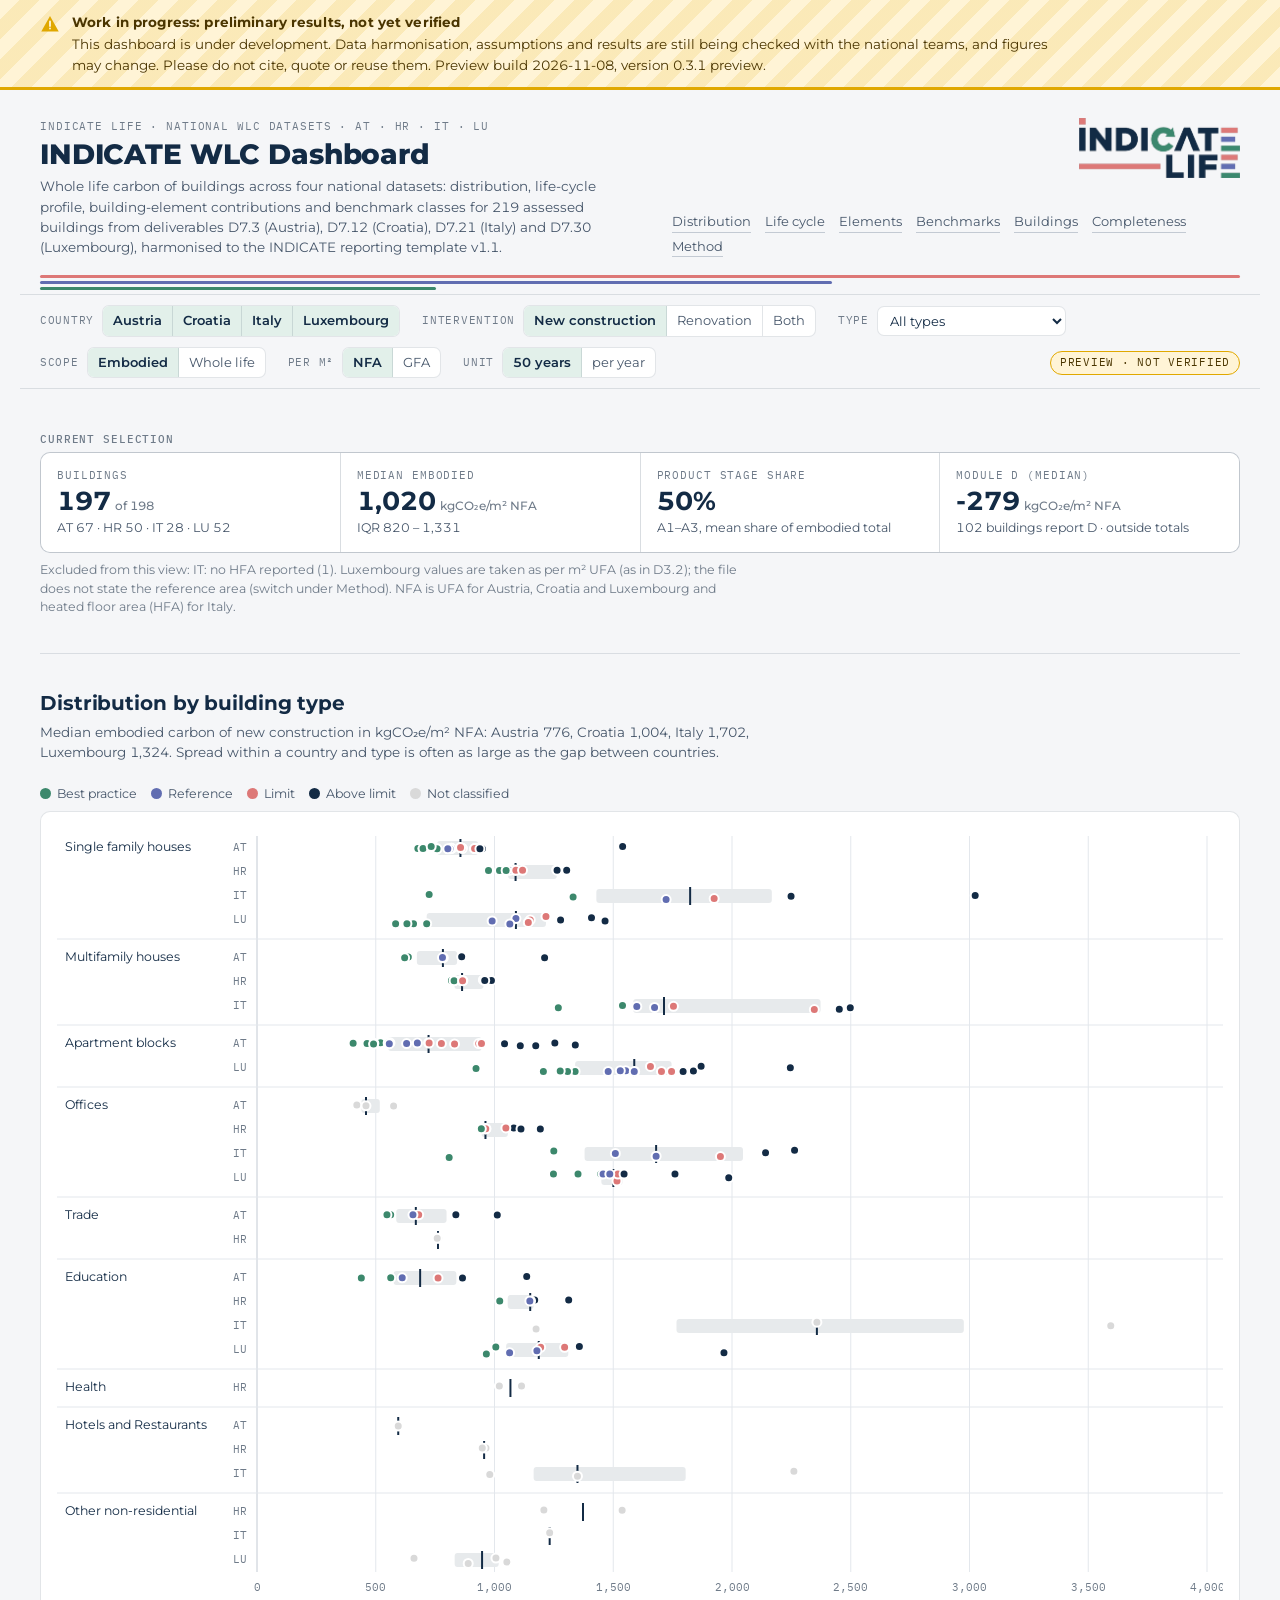
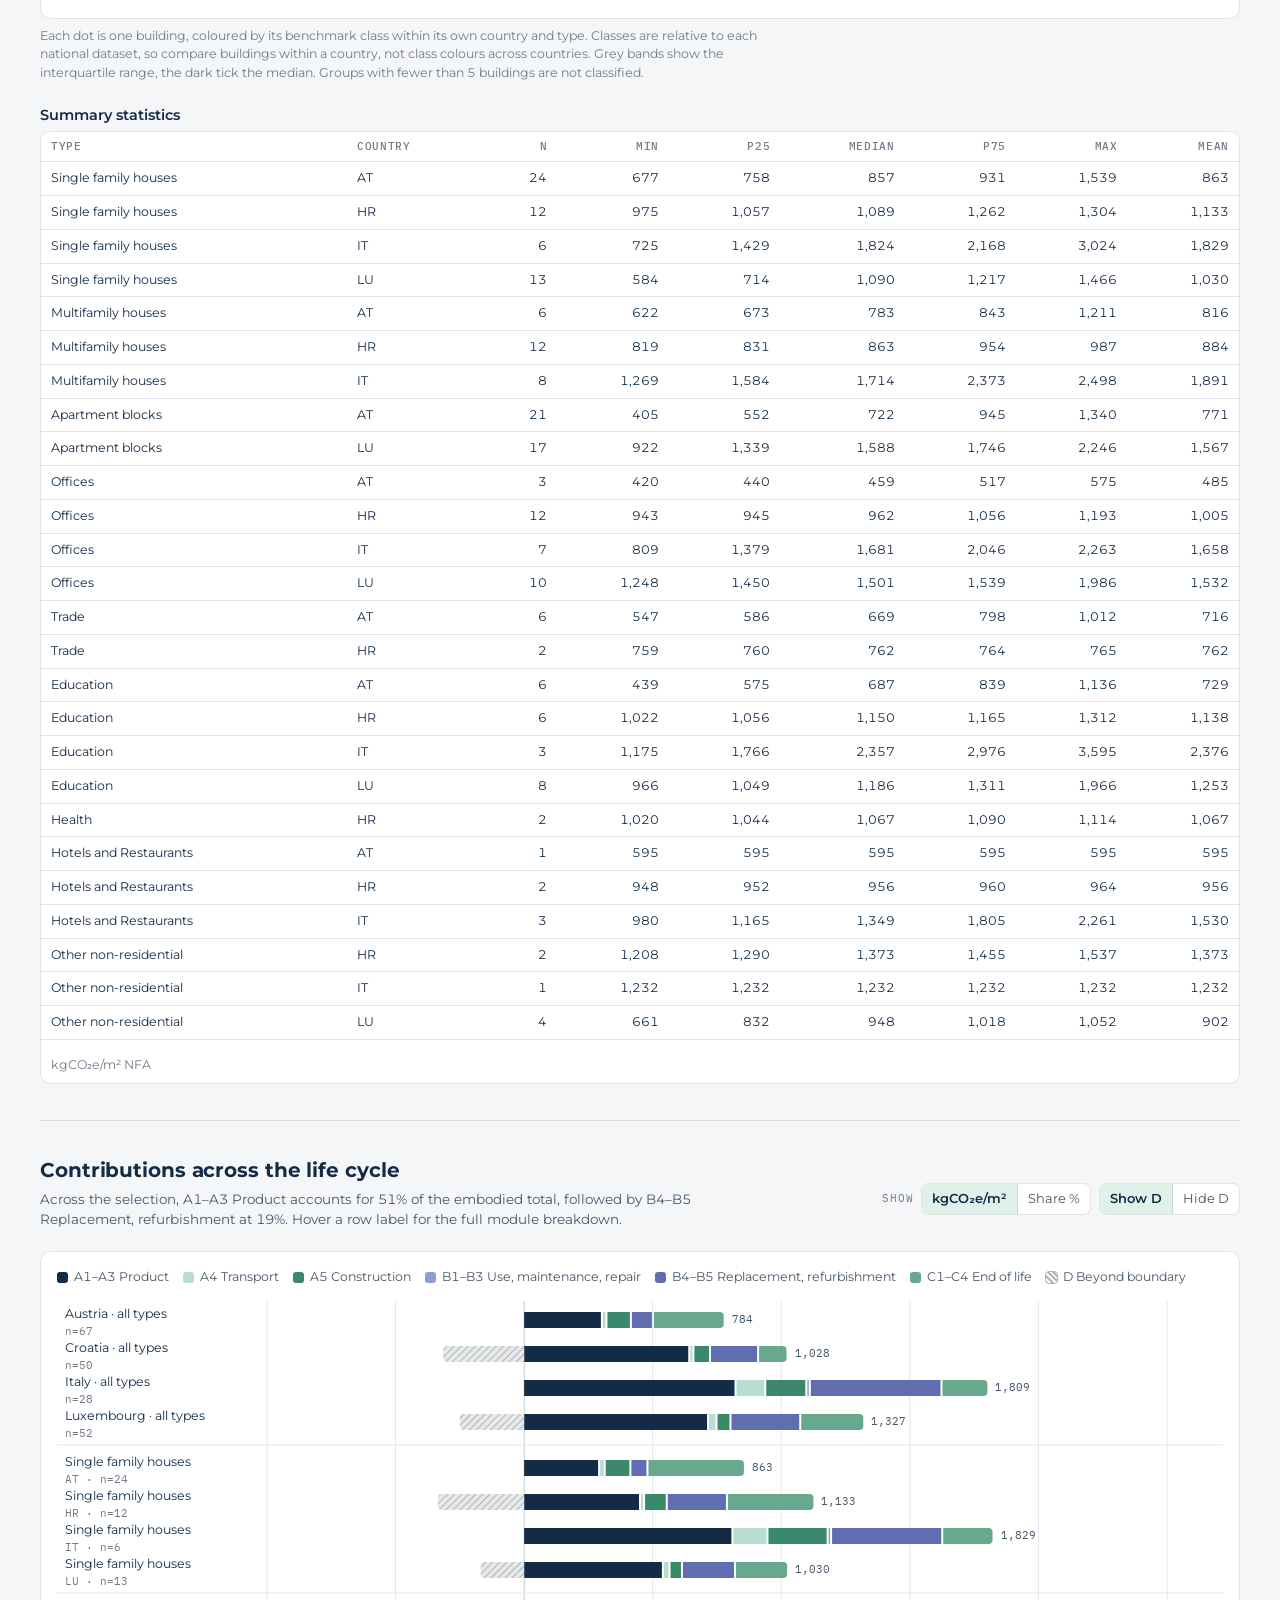
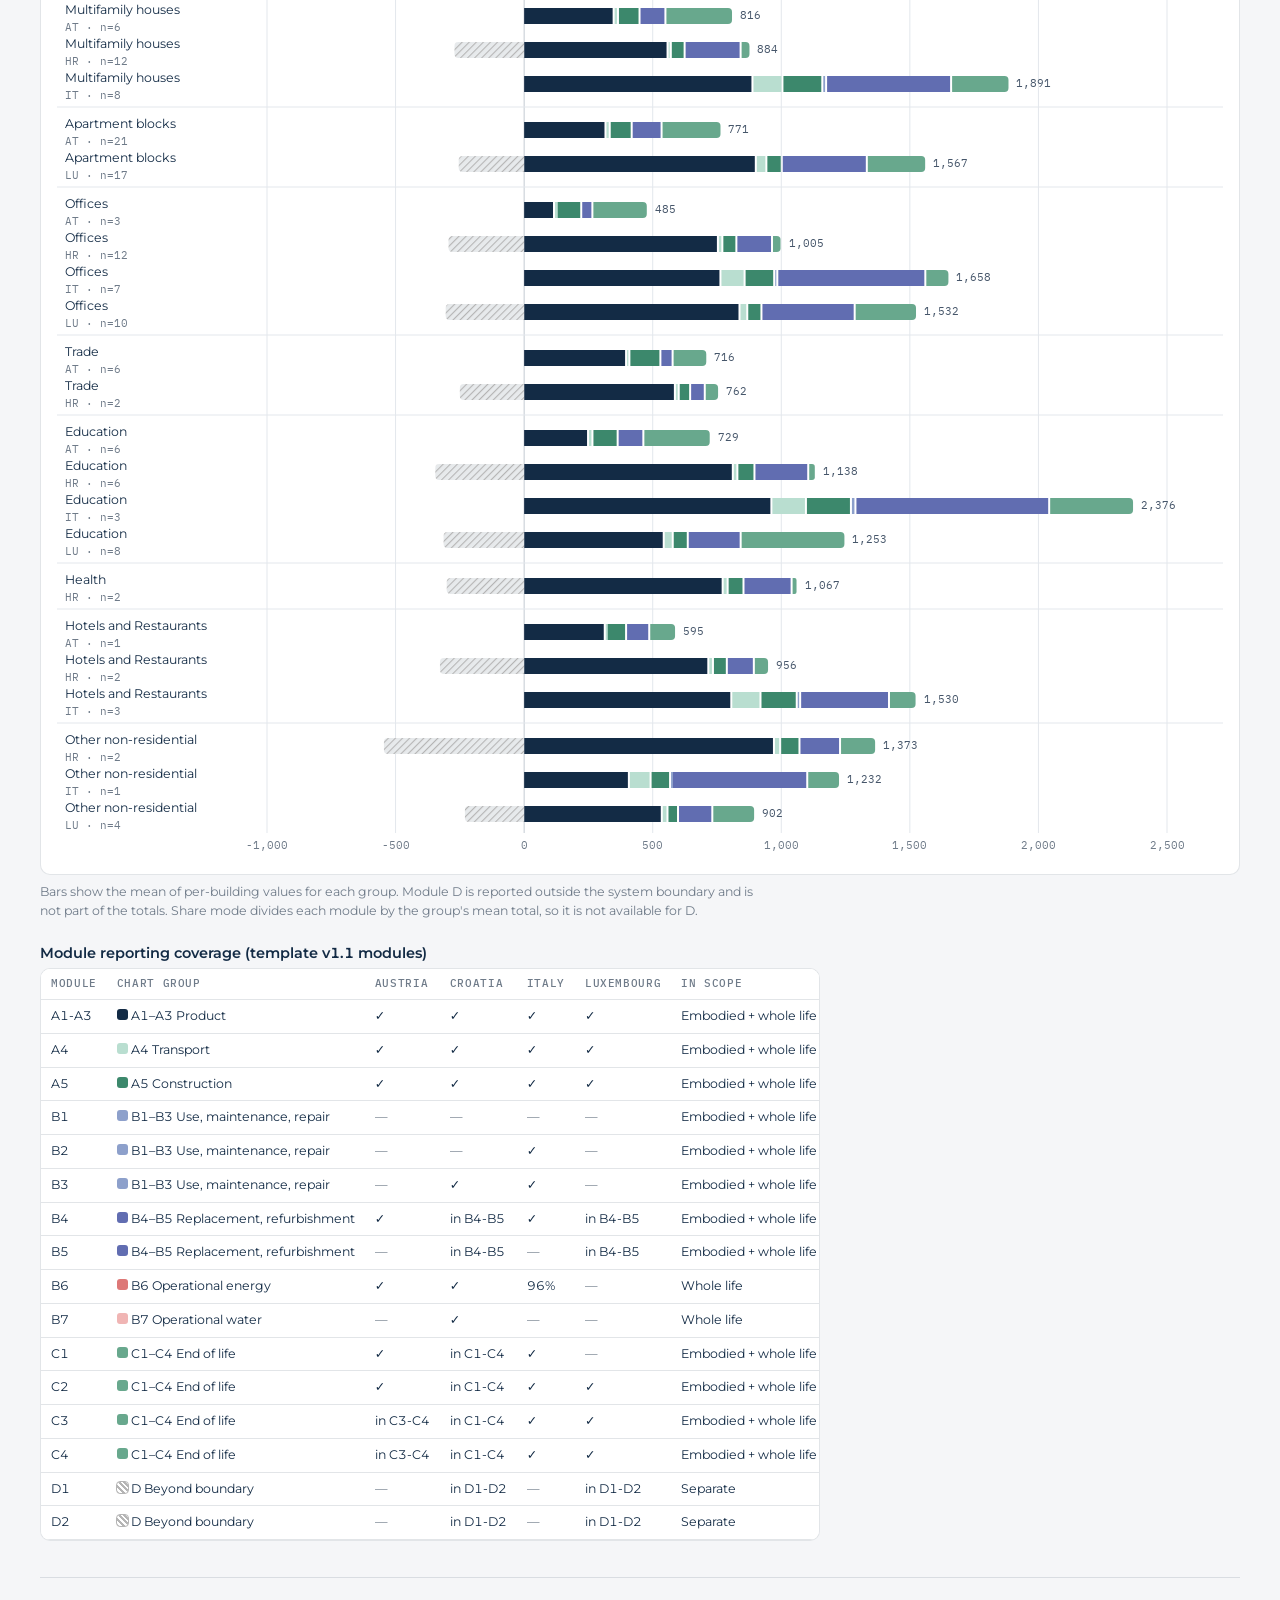
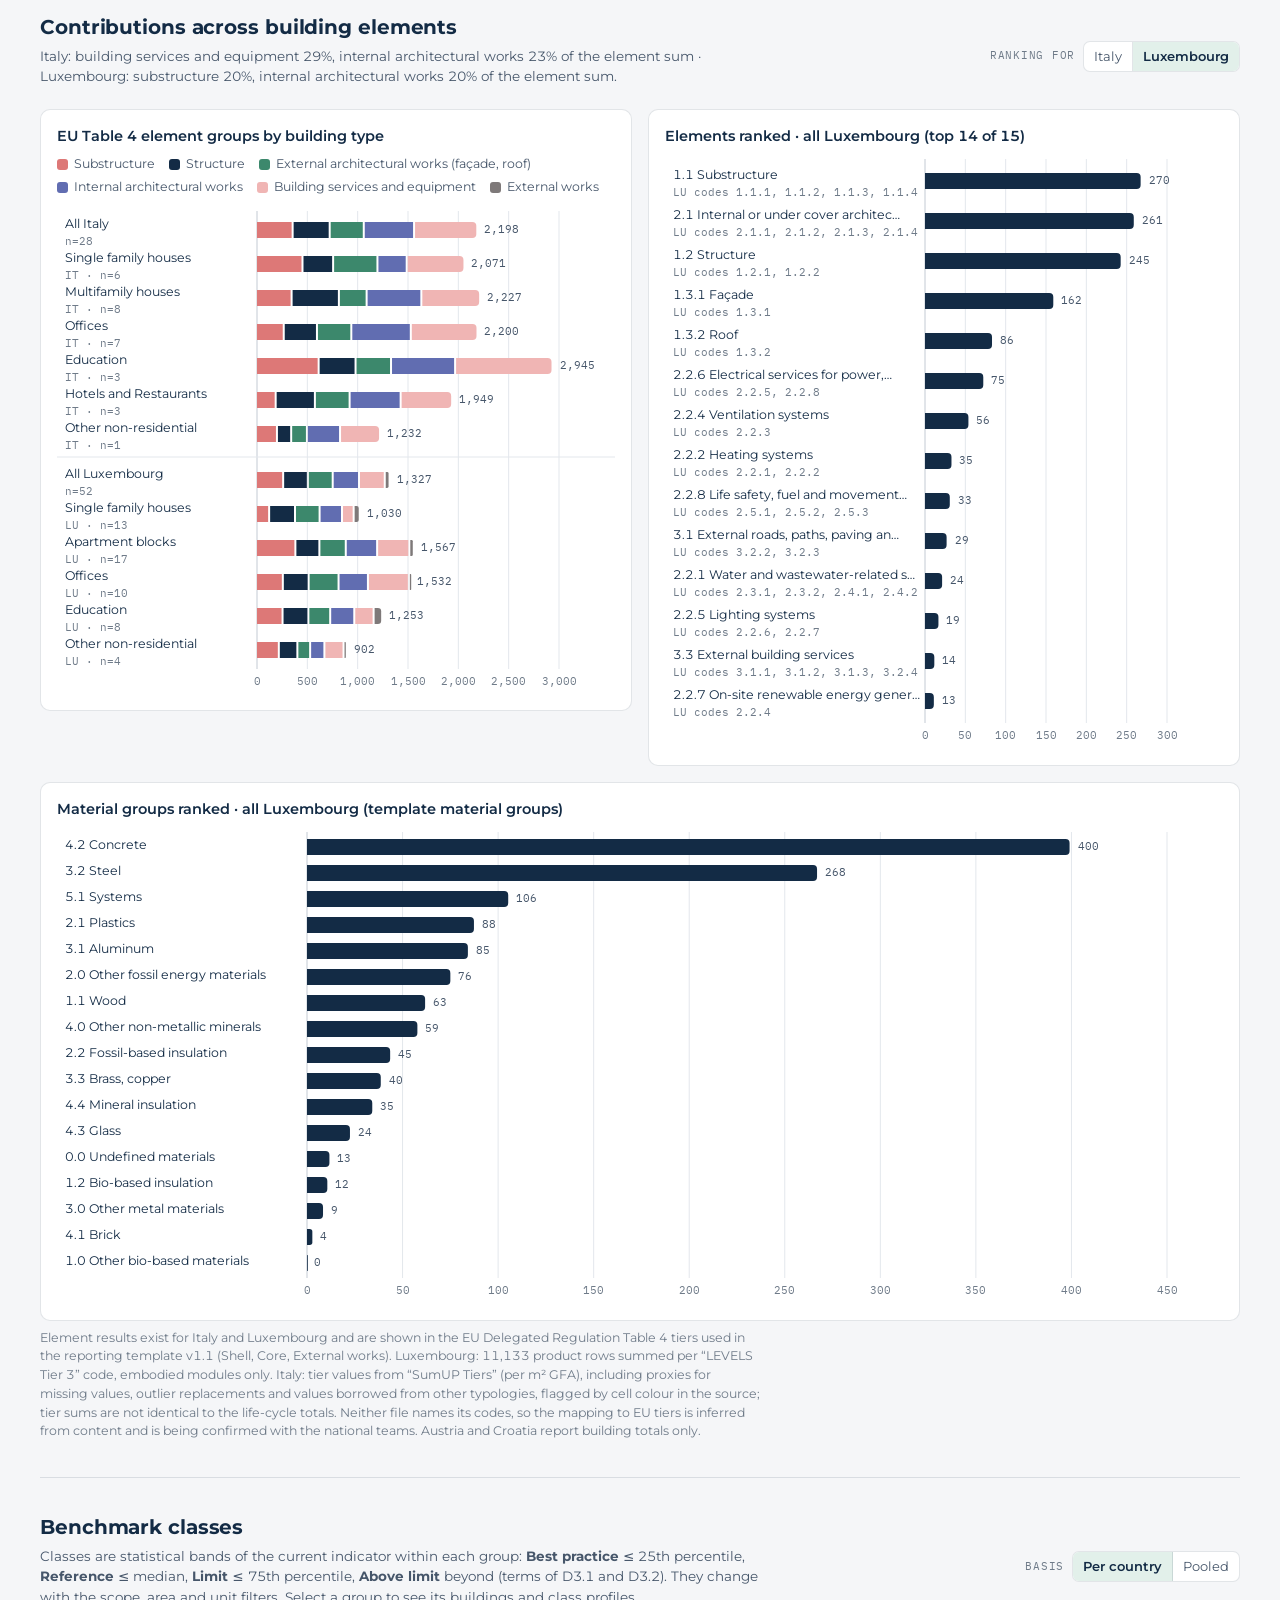
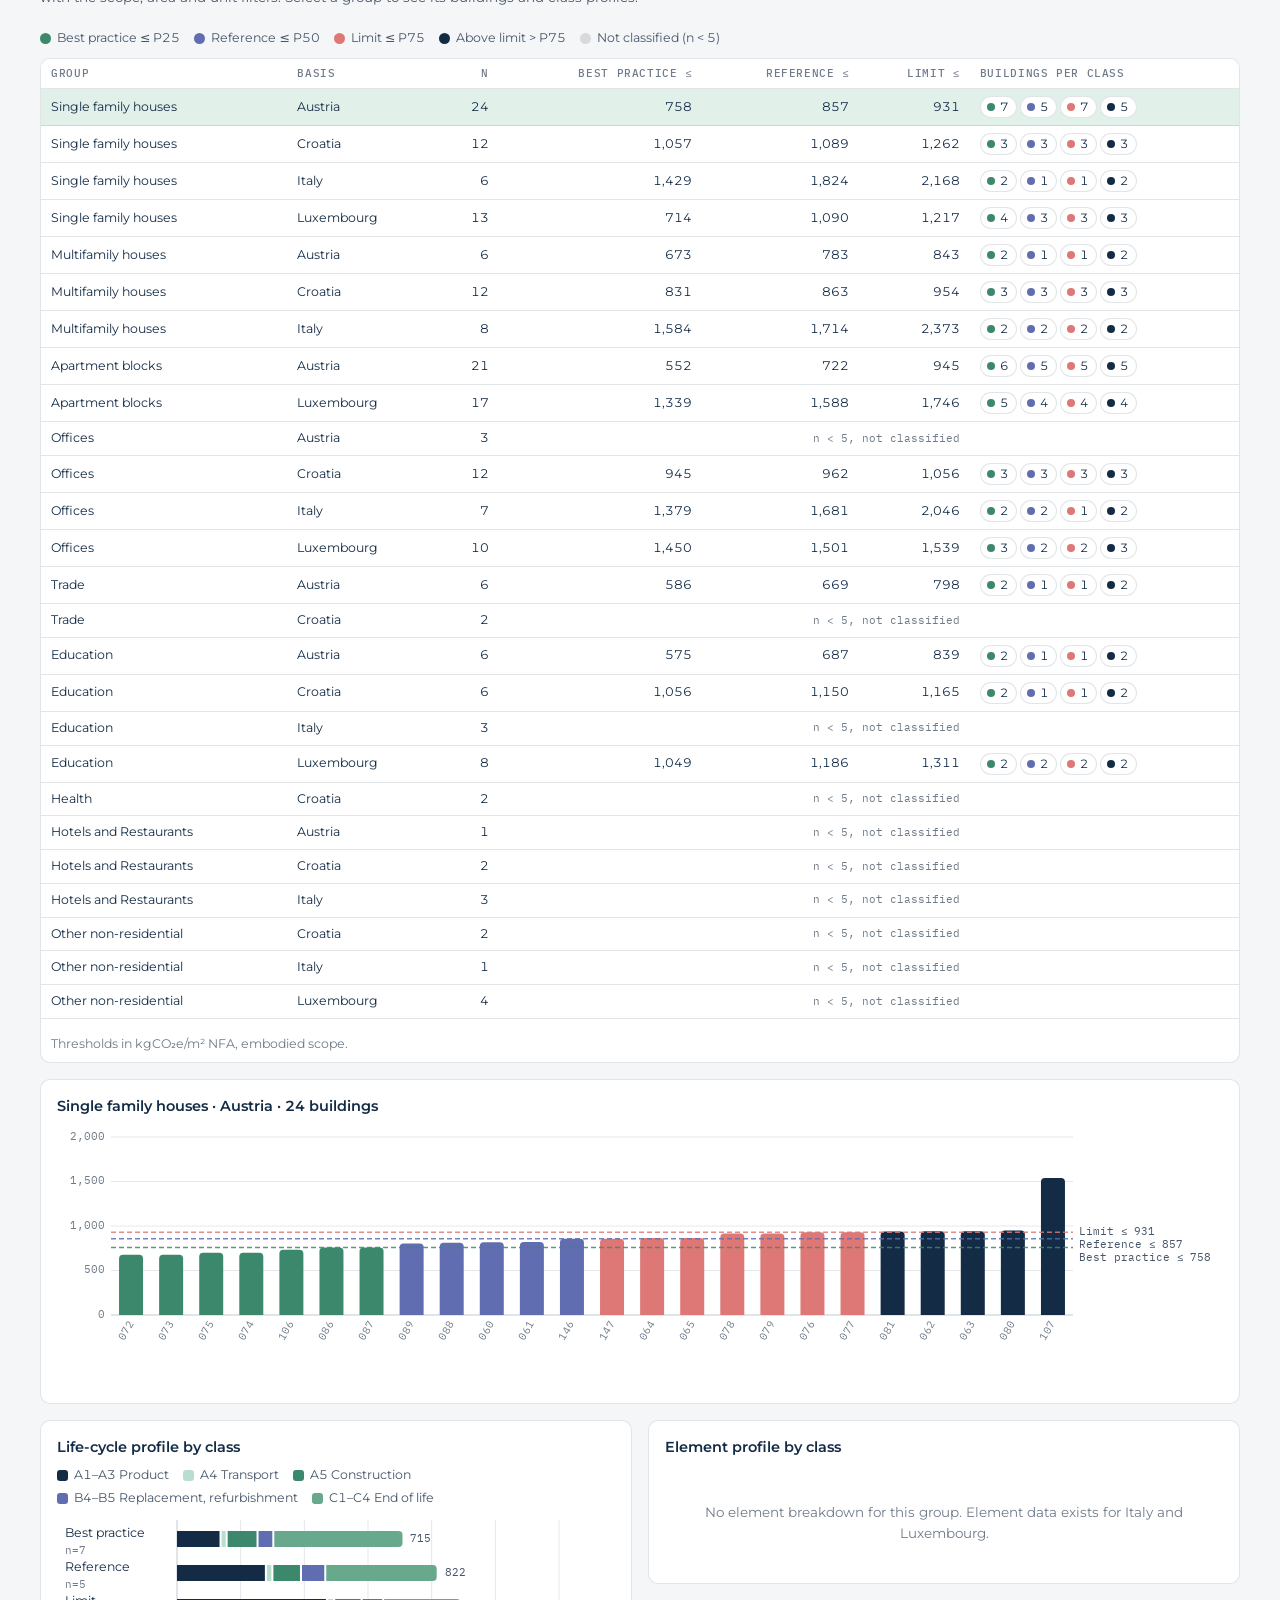
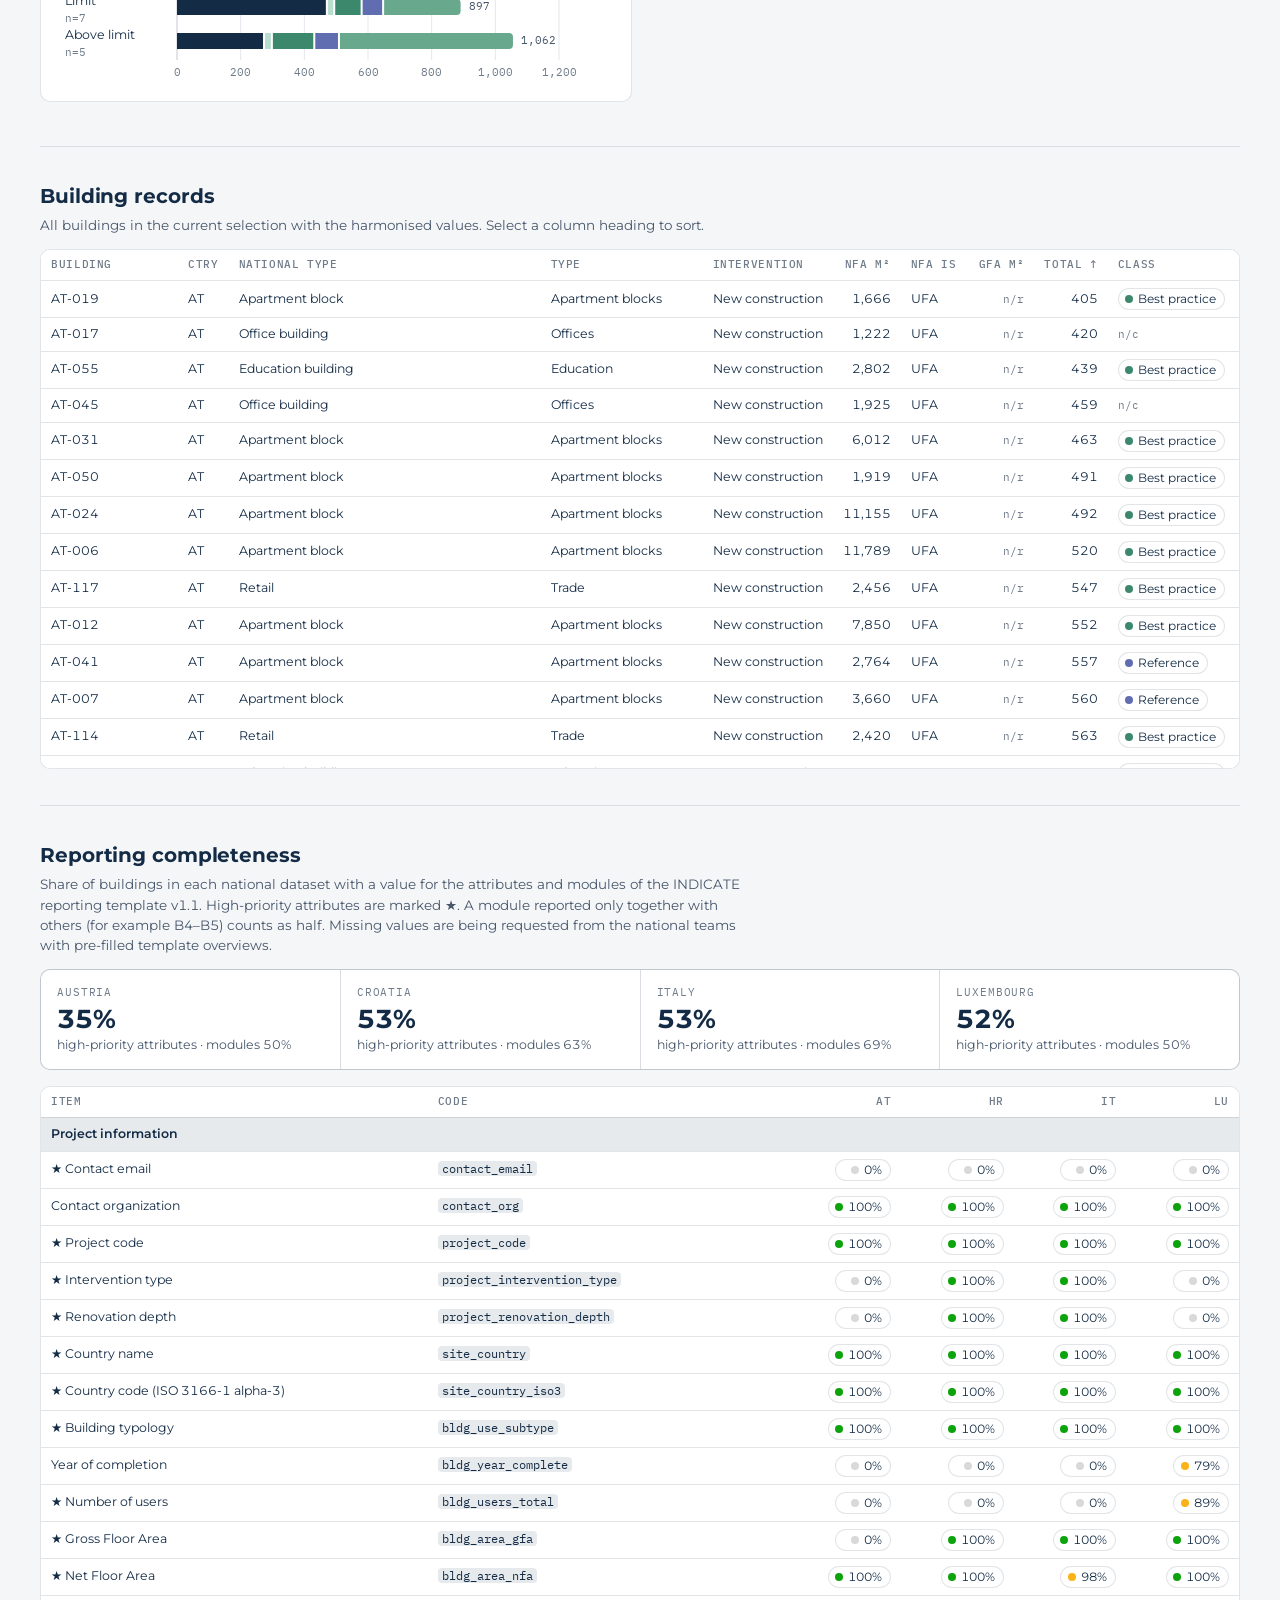
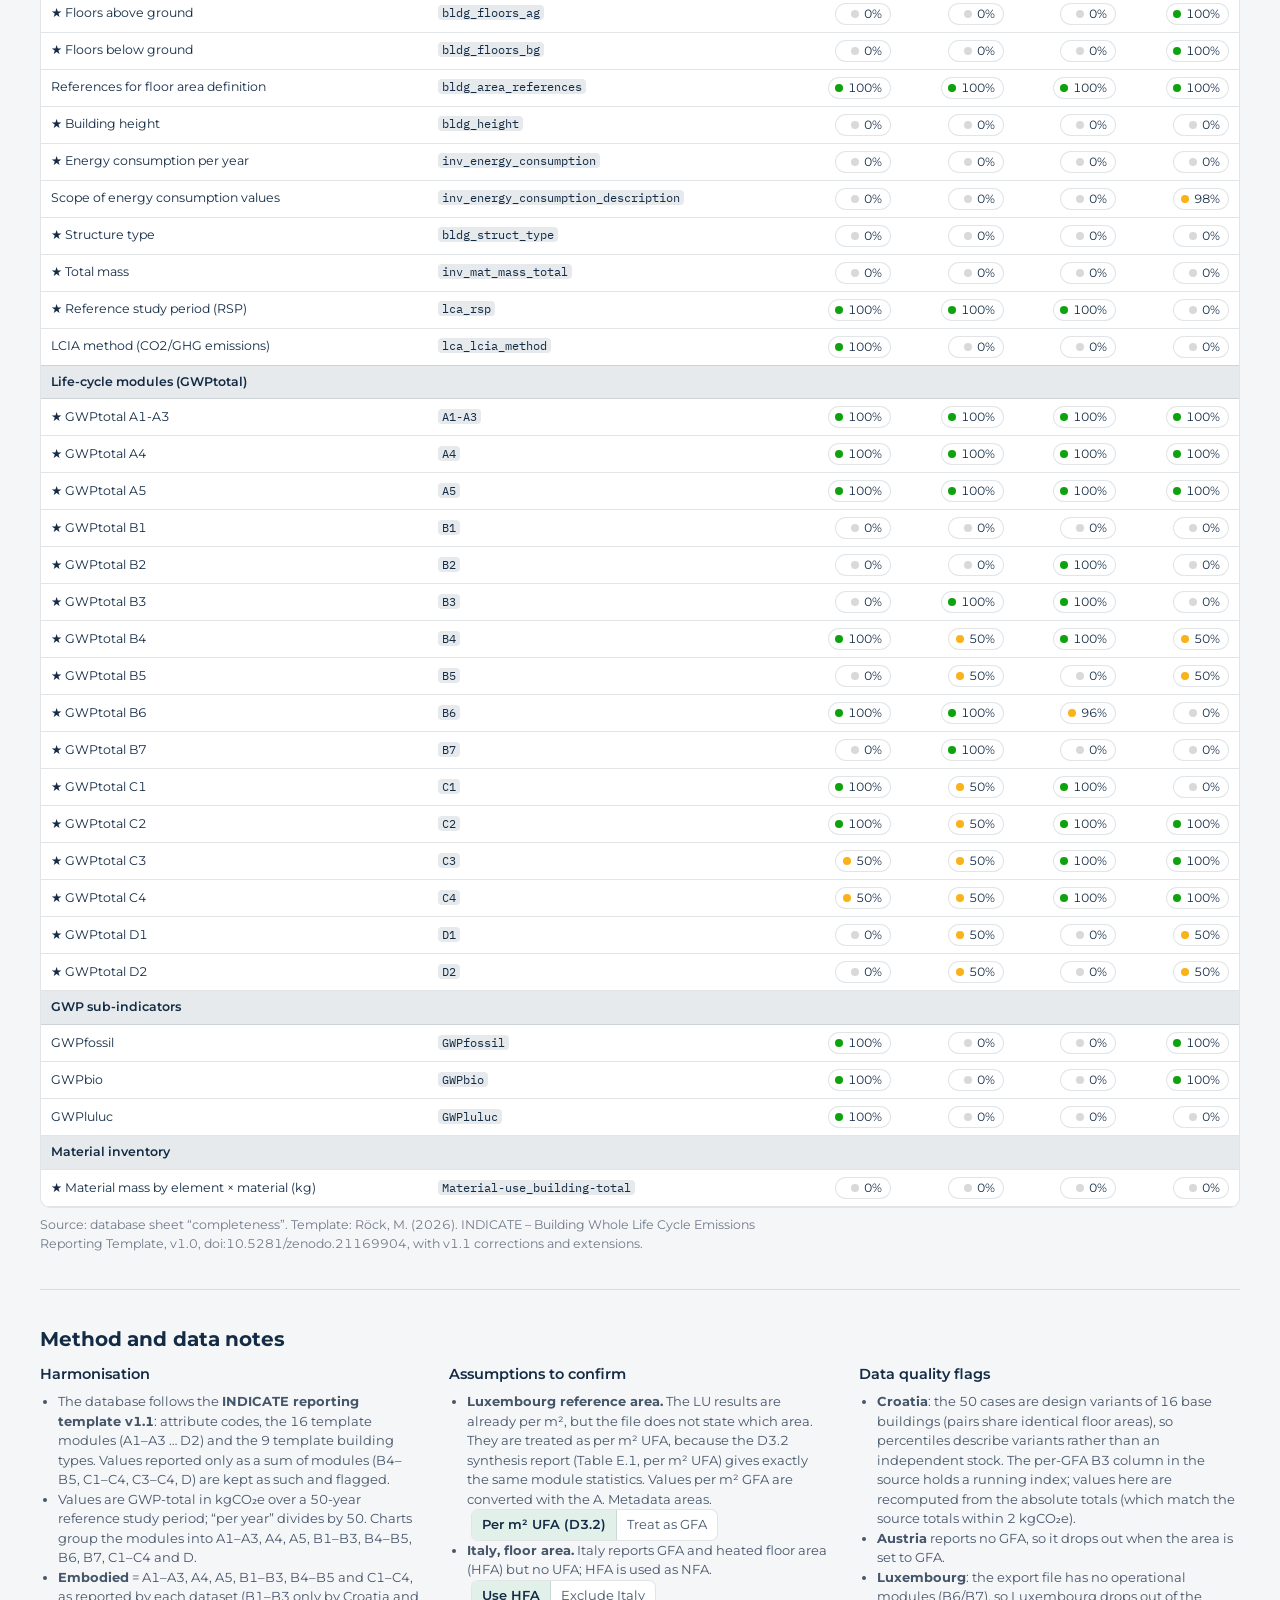
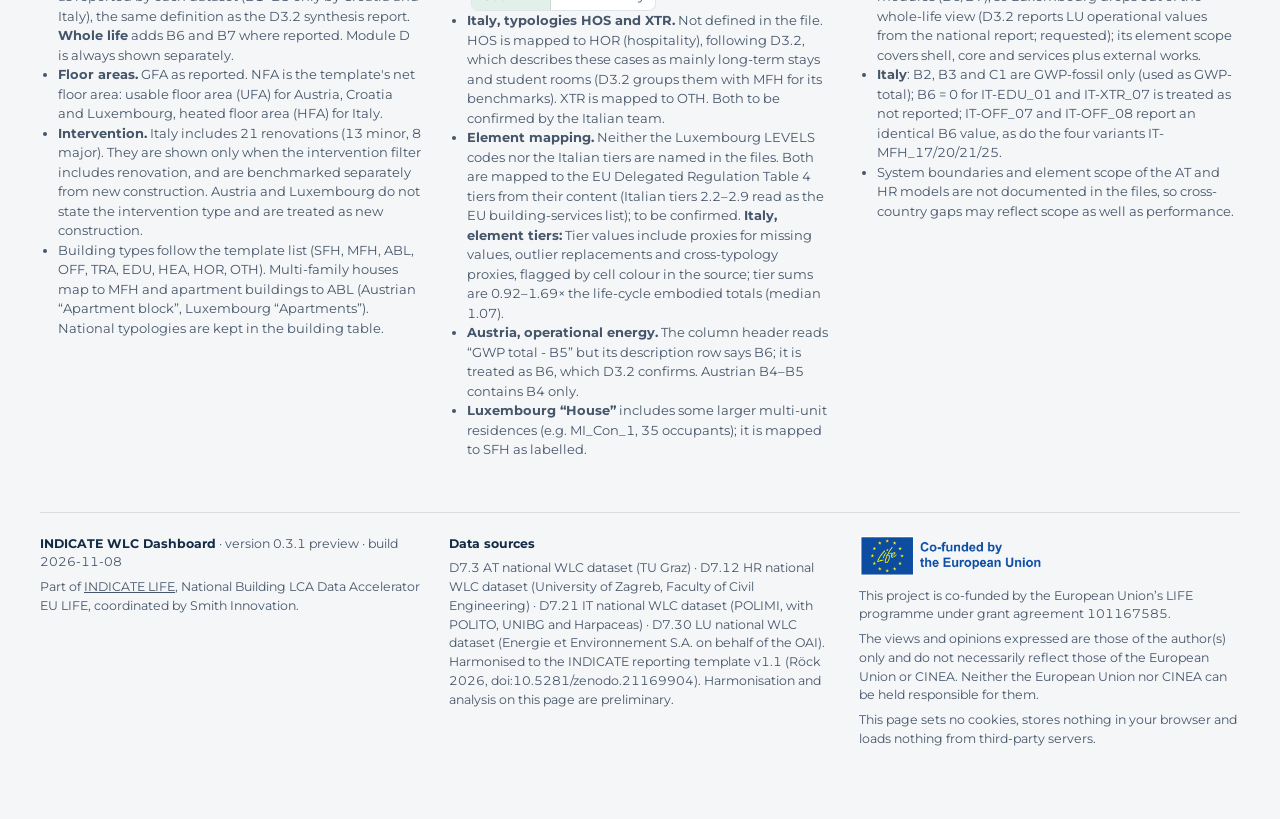
==== commit 5abe4955: "Update dashboard to v0.3.1 preview for national team review - Align with D3.2: Luxembourg per-m² res" ====
--- a/index.html
+++ b/index.html
@@ -4,9 +4,10 @@
 <meta charset="utf-8">
 <meta name="viewport" content="width=device-width, initial-scale=1, viewport-fit=cover">
 <meta name="robots" content="noindex, nofollow">
-<meta name="description" content="INDICATE WLC Dashboard (work in progress): whole life carbon of buildings across the INDICATE LIFE national datasets for Austria, Croatia and Luxembourg.">
+<meta name="description" content="INDICATE WLC Dashboard (work in progress): whole life carbon of buildings across the INDICATE LIFE national datasets for Austria, Croatia, Italy and Luxembourg.">
 <title>INDICATE WLC Dashboard (preview)</title>
 <link rel="stylesheet" href="assets/css/fonts.css">
+<link rel="stylesheet" href="assets/css/brand-fonts.css">
 <style>
 /* Layout: one analytical column (max 1240px) under a sticky filter rail; each section = heading, one-line takeaway, chart, footnote. */
 :root{
@@ -16,6 +17,7 @@
   --d-mod:#a9aea9; --box:#e6ebe7;
   --wip-bg:#fff4d6; --wip-ink:#4a3500; --wip-edge:#e0a800;
   --good:#0ca30c; --warn:#fab219; --serious:#ec835a; --critical:#d03b3b; --na:#b9bdb9;
+  --cls-bp:var(--good); --cls-ref:var(--warn); --cls-lim:var(--serious); --cls-ab:var(--critical);
   --f-ui:"Instrument Sans", system-ui, -apple-system, "Segoe UI", sans-serif;
   --f-data:"IBM Plex Mono", ui-monospace, "SFMono-Regular", Menlo, monospace;
 }
@@ -126,6 +128,67 @@
 footer.foot b{color:var(--ink)}
 @media (max-width:640px){h1{font-size:23px}.rail{position:static}.kpi .v{font-size:22px}}
 @media (prefers-reduced-motion:reduce){*{transition:none!important}}
+
+/* ---- INDICATE LIFE brand layer (D6.2 Brand Guidelines) ---- */
+:root{
+  --b-navy:#132B45; --b-coral:#DD7877; --b-green:#3C886C; --b-violet:#616DB1;
+  --bg:#f5f6f8; --surface:#ffffff; --ink:#132B45; --ink2:#46566a; --muted:#6f7b89;
+  --grid:#e3e7ec; --axis:#c3cad3; --line:rgba(19,43,69,.12); --accent:#2f7a5f; --accent-wash:#e2f0ea;
+  --f-ui:"Montserrat", system-ui, -apple-system, "Segoe UI", sans-serif;
+}
+@media (prefers-color-scheme: dark){:root:not([data-theme="light"]){
+  --bg:#0c1723; --surface:#132233; --ink:#eef2f6; --ink2:#bcc7d3; --muted:#8693a2;
+  --grid:#223347; --axis:#34485e; --line:rgba(255,255,255,.11); --accent:#6cc3a2; --accent-wash:#183a30;}}
+:root[data-theme="dark"]{
+  --bg:#0c1723; --surface:#132233; --ink:#eef2f6; --ink2:#bcc7d3; --muted:#8693a2;
+  --grid:#223347; --axis:#34485e; --line:rgba(255,255,255,.11); --accent:#6cc3a2; --accent-wash:#183a30;}
+body{font-size:13.5px;font-feature-settings:"tnum" 1,"lnum" 1}
+h1{font-weight:800;letter-spacing:-.005em}
+h2{font-weight:700}
+.kpi .v{font-weight:700}
+.hd-right{display:flex;flex-direction:column;align-items:flex-end;justify-content:space-between;gap:14px;margin-left:auto;align-self:stretch}
+@media (min-width:900px){header.top{flex-wrap:nowrap;align-items:stretch}header.top>div:first-child{flex:1 1 auto;min-width:0}}
+.brand-logo{display:block;line-height:0}
+.brand-logo img{height:60px;width:auto}
+.logo-dark{display:none}
+@media (prefers-color-scheme: dark){:root:not([data-theme="light"]) .logo-light{display:none}:root:not([data-theme="light"]) .logo-dark{display:inline}}
+:root[data-theme="dark"] .logo-light{display:none}
+:root[data-theme="dark"] .logo-dark{display:inline}
+.brand-stripe{display:grid;gap:3px;margin:0 0 4px}
+.brand-stripe i{display:block;height:3px;border-radius:2px}
+.brand-stripe i:nth-child(1){background:var(--b-coral);width:100%}
+.brand-stripe i:nth-child(2){background:var(--b-violet);width:66%}
+.brand-stripe i:nth-child(3){background:var(--b-green);width:33%}
+footer.foot .fund{display:flex;flex-direction:column;gap:10px;align-items:flex-start}
+footer.foot .fund img{height:42px;width:auto;flex:none}
+@media (max-width:640px){.hd-right{align-items:flex-start;margin-left:0;flex-direction:column-reverse}.brand-logo img{height:46px}}
+
+/* Option D: chart colours as in the D3.2 synthesis report (brand colours + the report's tints).
+   Exact brand values sit outside the generic lightness/chroma band by design; adjacent-pair CVD and
+   normal-vision separation were validated (validate_palette.js) for every sequence used:
+   modules (whole life and embodied), element groups, classes, countries; light on #ffffff, dark on #132233. */
+:root{
+  --c-navy:#132b45; --c-green:#3c886c; --c-coral:#dd7877; --c-violet:#616db1;
+  --c-mint:#b9ded0; --c-pink:#f0b5b4; --c-lviolet:#8da0cb; --c-mgreen:#68a88d; --c-grey:#7e7979; --c-lgrey:#d9d9d9;
+}
+@media (prefers-color-scheme: dark){:root:not([data-theme="light"]){
+  --c-navy:#7aa2e0; --c-green:#4ea283; --c-coral:#e0807f; --c-violet:#6a74c8;
+  --c-mint:#b2dccb; --c-pink:#f2bdbc; --c-lviolet:#aeb9e6; --c-mgreen:#6fae94; --c-grey:#9a9494; --c-lgrey:#5b6878;}}
+:root[data-theme="dark"]{
+  --c-navy:#7aa2e0; --c-green:#4ea283; --c-coral:#e0807f; --c-violet:#6a74c8;
+  --c-mint:#b2dccb; --c-pink:#f2bdbc; --c-lviolet:#aeb9e6; --c-mgreen:#6fae94; --c-grey:#9a9494; --c-lgrey:#5b6878;}
+:root:not(.brand-none){   /* (0,2,0): beats the template dark-mode token blocks, which come earlier */
+  /* life-cycle modules: product navy · construction greens · use violets · operation corals · end of life mid-green */
+  --s1:var(--c-navy); --s2:var(--c-mint); --s3:var(--c-green); --s4:var(--c-lviolet); --s5:var(--c-violet);
+  --s6:var(--c-coral); --s7:var(--c-pink); --s8:var(--c-mgreen); --d-mod:#b5b5b5;
+  /* EU Table 4 element groups, as the D3.2 hotspot charts */
+  --e1:var(--c-coral); --e2:var(--c-navy); --e3:var(--c-green); --e4:var(--c-violet); --e5:var(--c-pink); --e6:var(--c-grey); --e7:var(--c-lgrey);
+  /* benchmark classes and thresholds, as the D3.2 P25 / P50 / P75 markers */
+  --cls-bp:var(--c-green); --cls-ref:var(--c-violet); --cls-lim:var(--c-coral); --cls-ab:var(--c-navy); --na:var(--c-lgrey);
+  --th-p25:var(--c-green); --th-p50:var(--c-violet); --th-p75:var(--c-coral);
+  /* range bands stay neutral grey (no country colours): classes are read within a country, not across countries */
+  --box:color-mix(in srgb,var(--ink) 10%,var(--surface));
+}
 </style>
 </head>
 <body>
@@ -133,7 +196,7 @@
  <div class="wip-in">
   <svg width="20" height="20" viewBox="0 0 24 24" aria-hidden="true"><path d="M12 2.5 1.5 21h21L12 2.5Z" fill="var(--wip-edge)"/><path d="M12 9v5.5M12 17.2v.3" stroke="var(--wip-bg)" stroke-width="2.2" stroke-linecap="round"/></svg>
   <div><strong>Work in progress: preliminary results, not yet verified</strong>
-  <p>This dashboard is under development. Data harmonisation, assumptions and results are still being checked with the national teams, and figures may change. Please do not cite, quote or reuse them. Preview build 2026-10-20, version 0.2 preview.</p></div>
+  <p>This dashboard is under development. Data harmonisation, assumptions and results are still being checked with the national teams, and figures may change. Please do not cite, quote or reuse them. Preview build 2026-11-08, version 0.3.1 preview.</p></div>
  </div>
 </div>
 <div class="wrap">
@@ -141,12 +204,14 @@
   <div>
     <div class="eyebrow">INDICATE LIFE · National WLC datasets · AT · HR · IT · LU</div>
     <h1>INDICATE WLC Dashboard</h1>
-    <p class="lede">Whole life carbon of buildings across four national datasets: distribution, life-cycle profile, building-element contributions and benchmark classes for 219 assessed buildings from deliverables D7.3 (Austria), D7.12 (Croatia), D7.21 (Italy) and D7.30 (Luxembourg).</p>
+    <p class="lede">Whole life carbon of buildings across four national datasets: distribution, life-cycle profile, building-element contributions and benchmark classes for 219 assessed buildings from deliverables D7.3 (Austria), D7.12 (Croatia), D7.21 (Italy) and D7.30 (Luxembourg), harmonised to the INDICATE reporting template v1.1.</p>
   </div>
+  <div class="hd-right"><a class="brand-logo" href="https://www.indicatedata.com/" title="INDICATE LIFE website"><img class="logo-light" src="assets/img/indicate-life-logo.png" alt="INDICATE LIFE" width="162" height="60"><img class="logo-dark" src="assets/img/indicate-life-logo-white.png" alt="INDICATE LIFE" width="162" height="60"></a>
   <nav class="jump" aria-label="Sections">
-    <a href="#dist">Distribution</a><a href="#lc">Life cycle</a><a href="#el">Elements</a><a href="#bm">Benchmarks</a><a href="#bld">Buildings</a><a href="#method">Method</a>
-  </nav>
+    <a href="#dist">Distribution</a><a href="#lc">Life cycle</a><a href="#el">Elements</a><a href="#bm">Benchmarks</a><a href="#bld">Buildings</a><a href="#comp">Completeness</a><a href="#method">Method</a>
+  </nav></div>
 </header>
+<div class="brand-stripe" aria-hidden="true"><i></i><i></i><i></i></div>
 
 <div class="rail" role="region" aria-label="Filters">
  <div class="rail-in">
@@ -156,9 +221,9 @@
     <button data-v="new" aria-pressed="true">New construction</button><button data-v="reno" aria-pressed="false" title="Italy only">Renovation</button><button data-v="all" aria-pressed="false">Both</button></div></div>
   <div class="ctl"><label for="f-type">Type</label><select id="f-type"></select></div>
   <div class="ctl"><span class="lab" id="lab-s">Scope</span><div class="seg" id="f-scope" role="group" aria-labelledby="lab-s">
-    <button data-v="emb" aria-pressed="true" title="A1–A5, B4–B5, C1–C4">Embodied</button><button data-v="wlc" aria-pressed="false" title="Embodied + B3, B6, B7">Whole life</button></div></div>
+    <button data-v="emb" aria-pressed="true" title="A1–A5, B1–B5, C1–C4 (as reported)">Embodied</button><button data-v="wlc" aria-pressed="false" title="Embodied + B6, B7">Whole life</button></div></div>
   <div class="ctl"><span class="lab" id="lab-a">Per m²</span><div class="seg" id="f-area" role="group" aria-labelledby="lab-a">
-    <button data-v="ufa" aria-pressed="true">UFA</button><button data-v="gfa" aria-pressed="false">GFA</button></div></div>
+    <button data-v="ufa" aria-pressed="true" title="Net floor area: UFA (AT, HR, LU) or HFA (IT)">NFA</button><button data-v="gfa" aria-pressed="false">GFA</button></div></div>
   <div class="ctl"><span class="lab" id="lab-u">Unit</span><div class="seg" id="f-unit" role="group" aria-labelledby="lab-u">
     <button data-v="m2" aria-pressed="true">50 years</button><button data-v="m2a" aria-pressed="false">per year</button></div></div>
   <span class="wip-chip" title="Preliminary results, verification pending">Preview · not verified</span>
@@ -176,7 +241,7 @@
   <p class="take" id="dist-take"></p></div>
   <div class="legend" id="dist-legend"></div></div>
   <div class="panel"><div class="chart" id="c-dist"></div></div>
-  <p class="note">Each dot is one building, coloured by its benchmark class within its country and type. Grey bands show the interquartile range, the dark tick the median. Groups with fewer than 5 buildings are not classified.</p>
+  <p class="note">Each dot is one building, coloured by its benchmark class within its own country and type. Classes are relative to each national dataset, so compare buildings within a country, not class colours across countries. Grey bands show the interquartile range, the dark tick the median. Groups with fewer than 5 buildings are not classified.</p>
   <h3>Summary statistics</h3>
   <div class="tbl-wrap"><table class="t" id="t-stats"></table></div>
 </section>
@@ -191,16 +256,16 @@
     <div class="chart" id="c-lc"></div>
   </div>
   <p class="note">Bars show the mean of per-building values for each group. Module D is reported outside the system boundary and is not part of the totals. Share mode divides each module by the group's mean total, so it is not available for D.</p>
-  <h3>Module reporting coverage</h3>
+  <h3>Module reporting coverage (template v1.1 modules)</h3>
   <div class="tbl-wrap" style="max-width:780px"><table class="t cov" id="t-cov"></table></div>
 </section>
 
 <section id="el" aria-labelledby="h-el">
   <div class="row-head"><div><h2 id="h-el">Contributions across building elements</h2>
   <p class="take" id="el-take"></p></div>
-  <div class="ctl"><span class="lab" id="lab-elc">Dataset</span><div class="seg" id="f-elc" role="group" aria-labelledby="lab-elc"><button data-v="IT" aria-pressed="false">Italy · tiers</button><button data-v="LU" aria-pressed="true">Luxembourg · LEVELS</button></div></div></div>
+  <div class="ctl"><span class="lab" id="lab-elc">Ranking for</span><div class="seg" id="f-elc" role="group" aria-labelledby="lab-elc"><button data-v="IT" aria-pressed="false">Italy</button><button data-v="LU" aria-pressed="true">Luxembourg</button></div></div></div>
   <div class="grid2">
-    <div class="panel"><div class="row-head"><h3 style="margin:0">Element groups by building type</h3></div>
+    <div class="panel"><div class="row-head"><h3 style="margin:0">EU Table 4 element groups by building type</h3></div>
       <div class="legend" id="el-legend" style="margin-bottom:10px"></div><div class="chart" id="c-el"></div></div>
     <div class="panel"><div class="row-head"><h3 style="margin:0" id="h-el3">Elements, ranked</h3></div><div class="chart" id="c-el3"></div></div>
   </div>
@@ -210,7 +275,7 @@
 
 <section id="bm" aria-labelledby="h-bm">
   <div class="row-head"><div><h2 id="h-bm">Benchmark classes</h2>
-  <p class="take">Classes are statistical bands of the current indicator within each group: <b>Target</b> ≤ 25th percentile, <b>Reference</b> ≤ median, <b>Limit</b> ≤ 75th percentile, <b>Above limit</b> beyond. They change with the scope, area and unit filters. Select a group to see its buildings and class profiles.</p></div>
+  <p class="take">Classes are statistical bands of the current indicator within each group: <b>Best practice</b> ≤ 25th percentile, <b>Reference</b> ≤ median, <b>Limit</b> ≤ 75th percentile, <b>Above limit</b> beyond (terms of D3.1 and D3.2). They change with the scope, area and unit filters. Select a group to see its buildings and class profiles.</p></div>
   <div class="ctl"><span class="lab" id="lab-bb">Basis</span><div class="seg" id="f-bmbasis" role="group" aria-labelledby="lab-bb"><button data-v="country" aria-pressed="true">Per country</button><button data-v="pooled" aria-pressed="false">Pooled</button></div></div></div>
   <div class="legend" id="bm-legend" style="margin-bottom:10px"></div>
   <div class="tbl-wrap"><table class="t" id="t-bm"></table></div>
@@ -228,40 +293,50 @@
   <div class="tbl-wrap" style="max-height:520px;overflow:auto"><table class="t" id="t-bld"></table></div>
 </section>
 
+<section id="comp" aria-labelledby="h-comp">
+  <h2 id="h-comp">Reporting completeness</h2>
+  <p class="take">Share of buildings in each national dataset with a value for the attributes and modules of the INDICATE reporting template v1.1. High-priority attributes are marked ★. A module reported only together with others (for example B4–B5) counts as half. Missing values are being requested from the national teams with pre-filled template overviews.</p>
+  <div class="kpis" id="comp-kpis" style="margin-bottom:16px"></div>
+  <div class="tbl-wrap"><table class="t" id="t-comp"></table></div>
+  <p class="note">Source: database sheet “completeness”. Template: Röck, M. (2026). INDICATE – Building Whole Life Cycle Emissions Reporting Template, v1.0, doi:10.5281/zenodo.21169904, with v1.1 corrections and extensions.</p>
+</section>
+
 <section id="method" aria-labelledby="h-m">
   <h2 id="h-m">Method and data notes</h2>
   <div class="method">
     <div><h3>Harmonisation</h3><ul>
-      <li>Values are GWP-total (fossil + biogenic + LULUC) in kgCO₂e over a 50-year reference study period; “per year” divides by 50.</li>
-      <li><b>Embodied</b> = A1–A3, A4, A5, B4–B5 and C1–C4, the modules all four datasets share. <b>Whole life</b> adds B2–B3, B6 and B7 where reported. Module D is always shown separately.</li>
-      <li><b>Intervention.</b> Italy includes 21 renovations (12 minor, 9 major). They are shown only when the intervention filter includes renovation, and are benchmarked separately from new construction. Austria and Luxembourg do not state the intervention type and are treated as new construction.</li>
-      <li>Building types are mapped to harmonised types; the Italian codes HOS and XTR are not defined in the file and stay as their own types. National typologies are kept in the building table (Austrian “Apartment block” and “Multi-family house” both map to Multi-family / apartments).</li>
+      <li>The database follows the <b>INDICATE reporting template v1.1</b>: attribute codes, the 16 template modules (A1–A3 … D2) and the 9 template building types. Values reported only as a sum of modules (B4–B5, C1–C4, C3–C4, D) are kept as such and flagged.</li>
+      <li>Values are GWP-total in kgCO₂e over a 50-year reference study period; “per year” divides by 50. Charts group the modules into A1–A3, A4, A5, B1–B3, B4–B5, B6, B7, C1–C4 and D.</li>
+      <li><b>Embodied</b> = A1–A3, A4, A5, B1–B3, B4–B5 and C1–C4, as reported by each dataset (B1–B3 only by Croatia and Italy), the same definition as the D3.2 synthesis report. <b>Whole life</b> adds B6 and B7 where reported. Module D is always shown separately.</li>
+      <li><b>Floor areas.</b> GFA as reported. NFA is the template's net floor area: usable floor area (UFA) for Austria, Croatia and Luxembourg, heated floor area (HFA) for Italy.</li>
+      <li><b>Intervention.</b> Italy includes 21 renovations (13 minor, 8 major). They are shown only when the intervention filter includes renovation, and are benchmarked separately from new construction. Austria and Luxembourg do not state the intervention type and are treated as new construction.</li>
+      <li>Building types follow the template list (SFH, MFH, ABL, OFF, TRA, EDU, HEA, HOR, OTH). Multi-family houses map to MFH and apartment buildings to ABL (Austrian “Apartment block”, Luxembourg “Apartments”). National typologies are kept in the building table.</li>
     </ul></div>
     <div><h3>Assumptions to confirm</h3><ul>
-      <li><b>Luxembourg reference area.</b> The LU results are already per m², but the file does not state which area. They are treated as per m² GFA (total incl. below ground) and converted with the A. Metadata areas. <span class="seg" id="f-luarea" role="group" aria-label="Luxembourg reference area" style="vertical-align:middle;margin-left:4px"><button data-v="gfa" aria-pressed="true">Treat as GFA</button><button data-v="ufa" aria-pressed="false">Treat as UFA</button></span></li>
-      <li><b>Italy, floor area.</b> Italy reports GFA and heated floor area (HFA) but no UFA. In per-UFA views HFA is used instead. <span class="seg" id="f-ithfa" role="group" aria-label="Italy in per-UFA views" style="vertical-align:middle;margin-left:4px"><button data-v="1" aria-pressed="true">Use HFA</button><button data-v="0" aria-pressed="false">Exclude Italy</button></span></li>
-      <li><b>Italy, typologies HOS and XTR.</b> Residential (HOS, grouped with MFH in the source) and non-residential (XTR) codes without a definition in the file.</li>
-      <li><b>Italy, element tiers.</b> The tier names are not given in the file. Tier values include proxies for missing values, outlier replacements and cross-typology proxies, flagged by cell colour in the source; tier sums are 0.92–1.69× the life-cycle embodied totals (median 1.07).</li>
-      <li><b>Austria, operational energy.</b> The column header reads “GWP total - B5” but its description row says B6; it is treated as B6. Austrian B4–B5 contains B4 only.</li>
-      <li><b>Luxembourg “House”</b> includes some larger multi-unit residences (e.g. MI_Con_1, 35 occupants); it is mapped to Single-family house as labelled.</li>
+      <li><b>Luxembourg reference area.</b> The LU results are already per m², but the file does not state which area. They are treated as per m² UFA, because the D3.2 synthesis report (Table E.1, per m² UFA) gives exactly the same module statistics. Values per m² GFA are converted with the A. Metadata areas. <span class="seg" id="f-luarea" role="group" aria-label="Luxembourg reference area" style="vertical-align:middle;margin-left:4px"><button data-v="ufa" aria-pressed="true">Per m² UFA (D3.2)</button><button data-v="gfa" aria-pressed="false">Treat as GFA</button></span></li>
+      <li><b>Italy, floor area.</b> Italy reports GFA and heated floor area (HFA) but no UFA; HFA is used as NFA. <span class="seg" id="f-ithfa" role="group" aria-label="Italy in per-NFA views" style="vertical-align:middle;margin-left:4px"><button data-v="1" aria-pressed="true">Use HFA</button><button data-v="0" aria-pressed="false">Exclude Italy</button></span></li>
+      <li><b>Italy, typologies HOS and XTR.</b> Not defined in the file. HOS is mapped to HOR (hospitality), following D3.2, which describes these cases as mainly long-term stays and student rooms (D3.2 groups them with MFH for its benchmarks). XTR is mapped to OTH. Both to be confirmed by the Italian team.</li>
+      <li><b>Element mapping.</b> Neither the Luxembourg LEVELS codes nor the Italian tiers are named in the files. Both are mapped to the EU Delegated Regulation Table 4 tiers from their content (Italian tiers 2.2–2.9 read as the EU building-services list); to be confirmed. <b>Italy, element tiers:</b> Tier values include proxies for missing values, outlier replacements and cross-typology proxies, flagged by cell colour in the source; tier sums are 0.92–1.69× the life-cycle embodied totals (median 1.07).</li>
+      <li><b>Austria, operational energy.</b> The column header reads “GWP total - B5” but its description row says B6; it is treated as B6, which D3.2 confirms. Austrian B4–B5 contains B4 only.</li>
+      <li><b>Luxembourg “House”</b> includes some larger multi-unit residences (e.g. MI_Con_1, 35 occupants); it is mapped to SFH as labelled.</li>
     </ul></div>
     <div><h3>Data quality flags</h3><ul>
       <li><b>Croatia</b>: the 50 cases are design variants of 16 base buildings (pairs share identical floor areas), so percentiles describe variants rather than an independent stock. The per-GFA B3 column in the source holds a running index; values here are recomputed from the absolute totals (which match the source totals within 2 kgCO₂e).</li>
       <li><b>Austria</b> reports no GFA, so it drops out when the area is set to GFA.</li>
-      <li><b>Luxembourg</b> reports no operational modules (B6/B7), so it drops out of the whole-life view; its element scope covers shell, core and services plus external works.</li>
-      <li><b>Italy</b>: B2 and B3 are GWP-fossil only; B6 = 0 for IT-EDU_01 and IT-XTR_07 is treated as not reported; IT-OFF_07 and IT-OFF_08 report an identical B6 value, as do the four variants IT-MFH_17/20/21/25.</li>
+      <li><b>Luxembourg</b>: the export file has no operational modules (B6/B7), so Luxembourg drops out of the whole-life view (D3.2 reports LU operational values from the national report; requested); its element scope covers shell, core and services plus external works.</li>
+      <li><b>Italy</b>: B2, B3 and C1 are GWP-fossil only (used as GWP-total); B6 = 0 for IT-EDU_01 and IT-XTR_07 is treated as not reported; IT-OFF_07 and IT-OFF_08 report an identical B6 value, as do the four variants IT-MFH_17/20/21/25.</li>
       <li>System boundaries and element scope of the AT and HR models are not documented in the files, so cross-country gaps may reflect scope as well as performance.</li>
     </ul></div>
   </div>
 </section>
 <footer class="foot">
-  <div><p><b>INDICATE WLC Dashboard</b> · version 0.2 preview · build 2026-10-20</p>
-  <p>Part of <a href="https://www.indicatedata.com/" style="color:inherit">INDICATE LIFE</a>, National Building LCA Data Accelerator EU LIFE (grant agreement 101167585), coordinated by Smith Innovation.</p></div>
+  <div><p><b>INDICATE WLC Dashboard</b> · version 0.3.1 preview · build 2026-11-08</p>
+  <p>Part of <a href="https://www.indicatedata.com/" style="color:inherit">INDICATE LIFE</a>, National Building LCA Data Accelerator EU LIFE, coordinated by Smith Innovation.</p></div>
   <div><p><b>Data sources</b></p>
-  <p>D7.3 AT national WLC dataset (TU Graz) · D7.12 HR national WLC dataset (University of Zagreb, Faculty of Civil Engineering) · D7.21 IT national WLC dataset (POLIMI, with POLITO, UNIBG and Harpaceas) · D7.30 LU national WLC dataset (Energie et Environnement S.A. on behalf of the OAI). Harmonisation and analysis on this page are preliminary.</p></div>
-  <div><p><b>Funding</b></p>
-  <p>This project is co-funded by the European Union’s LIFE programme under grant agreement 101167585. The views and opinions expressed are those of the author(s) only and do not necessarily reflect those of the European Union or CINEA. Neither the European Union nor CINEA can be held responsible for them.</p>
-  <p>This page sets no cookies, stores nothing in your browser and loads nothing from third-party servers.</p></div>
+  <p>D7.3 AT national WLC dataset (TU Graz) · D7.12 HR national WLC dataset (University of Zagreb, Faculty of Civil Engineering) · D7.21 IT national WLC dataset (POLIMI, with POLITO, UNIBG and Harpaceas) · D7.30 LU national WLC dataset (Energie et Environnement S.A. on behalf of the OAI). Harmonised to the INDICATE reporting template v1.1 (Röck 2026, doi:10.5281/zenodo.21169904). Harmonisation and analysis on this page are preliminary.</p></div>
+  <div class="fund"><img class="eu-light logo-light" src="assets/img/eu-cofunded.png" alt="Co-funded by the European Union" width="176" height="37"><img class="eu-dark logo-dark" src="assets/img/eu-cofunded-white.png" alt="Co-funded by the European Union" width="176" height="37">
+  <div><p>This project is co-funded by the European Union’s LIFE programme under grant agreement 101167585.</p><p>The views and opinions expressed are those of the author(s) only and do not necessarily reflect those of the European Union or CINEA. Neither the European Union nor CINEA can be held responsible for them.</p>
+  <p>This page sets no cookies, stores nothing in your browser and loads nothing from third-party servers.</p></div></div>
 </footer>
 </div>
 <div class="tip" id="tip" role="tooltip"></div>
@@ -273,43 +348,38 @@
 const DATA = window.WLC_DATA;
 if(!DATA){ document.body.insertAdjacentHTML('afterbegin','<p style="padding:20px">Data file assets/js/data.js could not be loaded.</p>'); return; }
 const B = DATA.buildings;
-const MODS_ALL = ['A1-A3','A4','A5','B2-B3','B4-B5','B6','B7','C1-C4'];
+const MODS_ALL = ['A1-A3','A4','A5','B1-B3','B4-B5','B6','B7','C1-C4'];
 const CC = ['AT','HR','IT','LU'];
-const EMB = ['A1-A3','A4','A5','B4-B5','C1-C4'];
-const MOD_COLOR = {'A1-A3':'--s1','A4':'--s2','A5':'--s3','B2-B3':'--s4','B4-B5':'--s5','B6':'--s6','B7':'--s7','C1-C4':'--s8','D':'--d-mod'};
-const MOD_LABEL = {'A1-A3':'A1–A3 Product','A4':'A4 Transport','A5':'A5 Construction','B2-B3':'B2–B3 Maintenance & repair','B4-B5':'B4–B5 Replacement','B6':'B6 Operational energy','B7':'B7 Operational water','C1-C4':'C1–C4 End of life','D':'D Beyond boundary'};
+const EMB = ['A1-A3','A4','A5','B1-B3','B4-B5','C1-C4'];
+const MOD_COLOR = {'A1-A3':'--s1','A4':'--s2','A5':'--s3','B1-B3':'--s4','B4-B5':'--s5','B6':'--s6','B7':'--s7','C1-C4':'--s8','D':'--d-mod'};
+const MOD_LABEL = {'A1-A3':'A1–A3 Product','A4':'A4 Transport','A5':'A5 Construction','B1-B3':'B1–B3 Use, maintenance, repair','B4-B5':'B4–B5 Replacement, refurbishment','B6':'B6 Operational energy','B7':'B7 Operational water','C1-C4':'C1–C4 End of life','D':'D Beyond boundary'};
 const CTRY = {AT:'Austria',HR:'Croatia',IT:'Italy',LU:'Luxembourg'};
-const TYPES = ['Single-family house','Multi-family / apartments','Office','Education','Retail','Hotel','Hospital','Hall / sports','Other residential (IT: HOS)','Other non-residential (IT: XTR)'];
+const TYPES = ['SFH','MFH','ABL','OFF','TRA','EDU','HEA','HOR','OTH'];
+const TL = t => t==='OTH' ? 'Other non-residential' : ((DATA.types&&DATA.types[t])||t);
 const CLASSES = [
-  {k:'T',name:'Target',rule:'≤ P25',c:'--good'},
-  {k:'R',name:'Reference',rule:'≤ P50',c:'--warn'},
-  {k:'L',name:'Limit',rule:'≤ P75',c:'--serious'},
-  {k:'A',name:'Above limit',rule:'> P75',c:'--critical'}];
+  {k:'T',name:'Best practice',rule:'≤ P25',c:'--cls-bp'},
+  {k:'R',name:'Reference',rule:'≤ P50',c:'--cls-ref'},
+  {k:'L',name:'Limit',rule:'≤ P75',c:'--cls-lim'},
+  {k:'A',name:'Above limit',rule:'> P75',c:'--cls-ab'}];
 const MIN_N = 5;
-// Element groups (inferred names) from LEVELS Tier 3 codes
-const EL_GROUPS = [
-  {k:'1.1',name:'Substructure & basement',test:c=>c.startsWith('1.1.')},
-  {k:'1.2',name:'Load-bearing frame & floors',test:c=>c.startsWith('1.2.')},
-  {k:'1.3',name:'Envelope: façade, openings, roof',test:c=>c.startsWith('1.3.')},
-  {k:'2.1',name:'Interior construction & finishes',test:c=>c.startsWith('2.1.')},
-  {k:'2.2',name:'Energy, HVAC & electrical systems',test:c=>c.startsWith('2.2.')},
-  {k:'2.3',name:'Plumbing, sanitary, fire & lifts',test:c=>/^2\.[345]\./.test(c)},
-  {k:'3',name:'External works & networks',test:c=>c.startsWith('3.')}];
-EL_GROUPS.forEach((g,i)=>g.c='--s'+(i+1));
-const elGroupOf = c => (EL_GROUPS.find(g=>g.test(c))||{k:'?'}).k;
-const IT_GROUPS = [
-  {k:'1.1',name:'Tier 1.1',codes:['1.1']},{k:'1.2',name:'Tier 1.2',codes:['1.2']},{k:'1.3',name:'Tier 1.3 (1.3.1 + 1.3.2)',codes:['1.3.1','1.3.2']},
-  {k:'2.1',name:'Tier 2.1',codes:['2.1']},{k:'2.3',name:'Tier 2.3 (incl. 2.4)',codes:['2.3']},
-  {k:'2.x',name:'Tiers 2.2, 2.5–2.9 (insufficient data)',codes:['2.2','2.5','2.6','2.7','2.8','2.9']},{k:'4.1',name:'Tier 4.1 (renovation only)',codes:['4.1']}];
-IT_GROUPS.forEach((g,i)=>g.c='--s'+(i+1));
+// Element groups: EU Delegated Regulation Table 4, Tier 2 (as in template v1.1); national codes mapped in the database
+const EUG = [
+  {k:'1.1',name:'Substructure'},{k:'1.2',name:'Structure'},{k:'1.3',name:'External architectural works (façade, roof)'},
+  {k:'2.1',name:'Internal architectural works'},{k:'2.2',name:'Building services and equipment'},{k:'3',name:'External works'},
+  {k:'4.1',name:'Other / not allocated'}];
+EUG.forEach((g,i)=>g.c=`--e${i+1}, var(--s${i+1})`);   // --eN: optional element palette (brand theme)
+const EUN = Object.fromEntries((DATA.euElements||[]).map(e=>[e.code,e.name]));
+const euGroupOf = c => c.startsWith('3') ? '3' : (c==='4.1' ? '4.1' : c.split('.').slice(0,2).join('.'));
 const ELC = {
-  LU:{name:'Luxembourg', groups:EL_GROUPS, groupOf:elGroupOf, codeLabel:c=>c},
-  IT:{name:'Italy', groups:IT_GROUPS, groupOf:c=>(IT_GROUPS.find(g=>g.codes.includes(c))||{k:'?'}).k, codeLabel:c=>'Tier '+c}};
-const shortType = t => { let x=t.replace('Other non-residential','Other non-res.').replace('Other residential','Other resid.'); if(narrow()) x=x.replace(' / apartments','').replace('Single-family house','Single-family').replace(/ \(IT: (\w+)\)/,' $1'); return x; };
+  LU:{name:'Luxembourg', groups:EUG, groupOf:euGroupOf},
+  IT:{name:'Italy', groups:EUG, groupOf:euGroupOf}};
+const codeLabel = c => `${c} ${EUN[c]||''}`;
+const shortType = t => narrow() ? TL(t).replace(/ \((\w+)\)$/,'') : TL(t);
+const AREA = () => S.area==='ufa' ? 'NFA' : 'GFA';
 const ivOK = b => S.interv==='all' || (S.interv==='new' ? b.intervention==='New construction' : b.intervention==='Renovation');
 const ivTag = b => b.intervention==='Renovation' ? ' · renovation' : '';
 
-const S = {countries:new Set(['AT','HR','IT','LU']), interv:'new', itHfa:true, elc:'LU', type:'All', scope:'emb', area:'ufa', unit:'m2', luArea:'gfa', lcView:'abs', showD:true, bmBasis:'country', bmGroup:null};
+const S = {countries:new Set(['AT','HR','IT','LU']), interv:'new', itHfa:true, elc:'LU', type:'All', scope:'emb', area:'ufa', unit:'m2', luArea:'ufa', lcView:'abs', showD:true, bmBasis:'country', bmGroup:null};
 const save=()=>{};
 
 const cssv = n => getComputedStyle(document.documentElement).getPropertyValue(n).trim();
@@ -318,31 +388,28 @@
 const dp = () => S.unit==='m2a' ? 1 : 0;
 const fmt = (v,d=dp()) => (v==null||!isFinite(v)) ? '–' : v.toLocaleString('en-US',{minimumFractionDigits:d,maximumFractionDigits:d});
 const pct = v => (v==null||!isFinite(v))?'–':(v*100).toFixed(0)+'%';
-const unitLabel = () => `kgCO₂e/${S.unit==='m2a'?'(m²·a)':'m²'} ${S.area.toUpperCase()}`;
+const unitLabel = () => `kgCO₂e/${S.unit==='m2a'?'(m²·a)':'m²'} ${AREA()}`;
 const scopeMods = () => S.scope==='emb' ? EMB : MODS_ALL;
 function quant(s,p){ const n=s.length; if(!n) return NaN; const h=(n-1)*p, lo=Math.floor(h), hi=Math.min(lo+1,n-1); return s[lo]+(s[hi]-s[lo])*(h-lo); }
 const mean = a => a.length? a.reduce((x,y)=>x+y,0)/a.length : NaN;
 
 // ---------- core calculation ----------
 function calc(b){
-  const area = S.area==='ufa' ? (b.country==='IT' ? (S.itHfa ? b.hfa : null) : b.ufa) : b.gfa;
-  if(!area) return {b, ok:false, why: b.country==='IT'&&S.area==='ufa' ? (b.hfa ? 'HFA not used as UFA (switch under Method)' : 'no HFA reported') : `no ${S.area.toUpperCase()} reported`};
+  const area = S.area==='ufa' ? (b.country==='IT' && !S.itHfa ? null : b.nfa) : b.gfa;
+  if(!area) return {b, ok:false, why: b.country==='IT'&&S.area==='ufa' ? (b.nfa ? 'HFA not used as NFA (switch under Method)' : 'no HFA reported') : `no ${AREA()} reported`};
   if(S.scope==='wlc' && b.mods['B6']==null) return {b, ok:false, why:'no operational (B6) data'};
-  const ref = b.perM2 ? (S.luArea==='gfa'? b.gfa : b.ufa) : 1;
+  const ref = b.perM2 ? (S.luArea==='gfa'? b.gfa : b.nfa) : 1;
   const div = area * (S.unit==='m2a' ? (b.rsp||50) : 1);
   const m = {};
   for(const k of scopeMods()){ const v=b.mods[k]; m[k] = v==null? null : v*ref/div; }
   const D = b.mods['D']==null? null : b.mods['D']*ref/div;
   const total = Object.values(m).reduce((s,v)=>s+(v||0),0);
   let el=null, mat=null, elc=null, q=null;
-  if(b.perM2 && DATA.luElements[b.id]){
-    const f = ref/div; el={}; mat={}; elc='LU';
-    for(const [code,mods] of Object.entries(DATA.luElements[b.id])) el[code]=EMB.reduce((s,k)=>s+(mods[k]||0),0)*f;
-    for(const [mt,mods] of Object.entries(DATA.luMaterials[b.id])) mat[mt]=EMB.reduce((s,k)=>s+(mods[k]||0),0)*f;
-  }
-  if(b.country==='IT' && DATA.itTiers[b.id]){
-    const f = b.gfa/div; el={}; q={}; elc='IT';   // tiers are per m² GFA in the source
-    for(const [code,[v,qi,paint]] of Object.entries(DATA.itTiers[b.id])){ el[code]=v*f; q[code]=[qi,paint]; }
+  if(DATA.elements[b.id]){
+    // element values are per m² as in the source: LU per assumed reference area (ref), IT per m² GFA
+    const f = (b.perM2 ? ref : b.gfa)/div; el={}; q={}; elc=b.country;
+    for(const [code,[v,qi,paint]] of Object.entries(DATA.elements[b.id])){ el[code]=v*f; q[code]=[qi,paint]; }
+    if(DATA.materials[b.id]){ mat={}; for(const [mt,v] of Object.entries(DATA.materials[b.id])) mat[mt]=v*f; }
   }
   return {b, ok:true, m, D, total, el, mat, elc, q};
 }
@@ -432,8 +499,10 @@
   rows.forEach((r,i)=>{
     const y = ys[i] + (rh-bh)/2;
     if(i&&r.gap) svgEl('line',{x1:0,x2:W,y1:ys[i]-gapH/2,y2:ys[i]-gapH/2,stroke:col('--grid')},svg);
-    const lab = txt(svg,8,y+bh/2-1,r.label,{class:'lab','dominant-baseline':'middle'});
-    if(r.sub) txt(svg,8,y+bh/2+12,r.sub,{class:'sub','dominant-baseline':'middle'});
+    const fit = (t,px) => { const n=Math.floor((lw-14)/px); return t.length>n ? t.slice(0,Math.max(1,n-1))+'…' : t; };
+    const lab = txt(svg,8,y+bh/2-1,fit(r.label,6.6),{class:'lab','dominant-baseline':'middle'});
+    if(r.label.length>Math.floor((lw-14)/6.6)) svgEl('title',{},lab).textContent=r.label;
+    if(r.sub) txt(svg,8,y+bh/2+12,fit(r.sub,6.7),{class:'sub','dominant-baseline':'middle'});
     if(r.sub) lab.setAttribute('y',y+bh/2-5);
     let pos=0, neg=0;
     const segs=[];
@@ -471,8 +540,8 @@
    <div class="kpi"><div class="eyebrow">${S.scope==='wlc'?'Embodied share':'Product stage share'}</div><div class="v">${pct(S.scope==='wlc'?embShare:prodShare)}</div><div class="s">${S.scope==='wlc'?'mean share of whole-life total':'A1–A3, mean share of embodied total'}</div></div>
    <div class="kpi"><div class="eyebrow">Module D (median)</div><div class="v">${Dm.length?fmt(quant(Dm,.5))+`<small>${unitLabel()}</small>`:'n/r'}</div><div class="s">${Dm.length} buildings report D · outside totals</div></div>`;
   const ex = {}; sel.excl.forEach(r=>{ const key=r.b.country+': '+r.why; ex[key]=(ex[key]||0)+1; });
-  const luNote = sel.ok.some(r=>r.b.country==='LU') ? ` Luxembourg values assume the source figures are per m² ${S.luArea.toUpperCase()}; the file does not state the reference area (switch under Method).` : '';
-  const itNote = S.area==='ufa' && S.itHfa && sel.ok.some(r=>r.b.country==='IT') ? ' Italian values per UFA use heated floor area (HFA); Italy reports no UFA.' : '';
+  const luNote = sel.ok.some(r=>r.b.country==='LU') ? ` Luxembourg values are taken as per m² ${S.luArea==='ufa'?'UFA (as in D3.2)':'GFA'}; the file does not state the reference area (switch under Method).` : '';
+  const itNote = S.area==='ufa' && sel.ok.some(r=>r.b.country==='IT') ? ' NFA is UFA for Austria, Croatia and Luxembourg and heated floor area (HFA) for Italy.' : '';
   document.getElementById('excl').textContent = (Object.keys(ex).length ? 'Excluded from this view: ' + Object.entries(ex).map(([k,n])=>`${k} (${n})`).join('; ') + '.' : '') + luNote + itNote;
 }
 
@@ -496,8 +565,8 @@
     if(prev!==l.t) txt(svg,8,cy,shortType(l.t),{class:'lab','dominant-baseline':'middle'});
     txt(svg,lw-10,cy,l.lab,{class:'sub','text-anchor':'end','dominant-baseline':'middle'});
     const s=l.rs.map(r=>r.total).sort((a,b)=>a-b), q1=quant(s,.25), q2=quant(s,.5), q3=quant(s,.75);
-    if(s.length>=3){ svgEl('rect',{x:x(q1),y:cy-7,width:Math.max(1,x(q3)-x(q1)),height:14,rx:3,fill:col('--box')},svg); }
-    svgEl('line',{x1:x(q2),x2:x(q2),y1:cy-9,y2:cy+9,stroke:col('--ink'),'stroke-width':2,'data-tip':`<b>${esc(l.t)} · ${CTRY[l.c]}${l.iv==='Renovation'?' · renovation':''}</b><br>n = ${s.length}<br>Median <b>${fmt(q2)}</b><br>P25–P75 ${fmt(q1)} – ${fmt(q3)}`},svg);
+    if(s.length>=3){ svgEl('rect',{x:x(q1),y:cy-7,width:Math.max(1,x(q3)-x(q1)),height:14,rx:3,fill:`var(--box-${l.c}, var(--box))`},svg); }
+    svgEl('line',{x1:x(q2),x2:x(q2),y1:cy-9,y2:cy+9,stroke:`var(--med-${l.c}, var(--ink))`,'stroke-width':2,'data-tip':`<b>${esc(TL(l.t))} · ${CTRY[l.c]}${l.iv==='Renovation'?' · renovation':''}</b><br>n = ${s.length}<br>Median <b>${fmt(q2)}</b><br>P25–P75 ${fmt(q1)} – ${fmt(q3)}`},svg);
     for(const r of l.rs){
       const c=bm.cls.get(r.b.id); const cl=c&&c.c? CLASSES.find(k=>k.k===c.c):null;
       const h=[...r.b.id].reduce((a,ch)=>(a*31+ch.charCodeAt(0))%997,7)/997;
@@ -513,7 +582,7 @@
   legend(document.getElementById('dist-legend'), [...CLASSES.map(c=>({c:c.c,label:c.name,cls:'dot'})),{c:'--na',label:'Not classified',cls:'dot'}]);
   // stats table
   const t=document.getElementById('t-stats');
-  const rows=lanes.map(l=>{const s=l.rs.map(r=>r.total).sort((a,b)=>a-b);return `<tr><td>${esc(l.t)}</td><td>${l.lab}</td><td class="num">${s.length}</td><td class="num">${fmt(s[0])}</td><td class="num">${fmt(quant(s,.25))}</td><td class="num">${fmt(quant(s,.5))}</td><td class="num">${fmt(quant(s,.75))}</td><td class="num">${fmt(s[s.length-1])}</td><td class="num">${fmt(mean(s))}</td></tr>`;});
+  const rows=lanes.map(l=>{const s=l.rs.map(r=>r.total).sort((a,b)=>a-b);return `<tr><td>${esc(TL(l.t))}</td><td>${l.lab}</td><td class="num">${s.length}</td><td class="num">${fmt(s[0])}</td><td class="num">${fmt(quant(s,.25))}</td><td class="num">${fmt(quant(s,.5))}</td><td class="num">${fmt(quant(s,.75))}</td><td class="num">${fmt(s[s.length-1])}</td><td class="num">${fmt(mean(s))}</td></tr>`;});
   t.innerHTML=`<thead><tr><th>Type</th><th>Country</th><th class="num">n</th><th class="num">Min</th><th class="num">P25</th><th class="num">Median</th><th class="num">P75</th><th class="num">Max</th><th class="num">Mean</th></tr></thead><tbody>${rows.join('')}</tbody><caption class="note" style="caption-side:bottom;text-align:left;padding:8px 10px">${unitLabel()}</caption>`;
 }
 
@@ -529,7 +598,7 @@
   const rows=[];
   if(S.type==='All') for(const c of CC) for(const iv of ['New construction','Renovation']){ const rs=sel.ok.filter(r=>r.b.country===c&&r.b.intervention===iv); if(!rs.length) continue;
     rows.push({label:`${CTRY[c]} · all types`, sub:`${iv==='Renovation'?'renovation · ':''}n=${rs.length}`, rs}); }
-  let firstAll=true; for(const t of TYPES){ let first=true; for(const c of CC) for(const iv of ['New construction','Renovation']){ const rs=sel.ok.filter(r=>r.b.type===t&&r.b.country===c&&r.b.intervention===iv); if(!rs.length) continue; rows.push({label:t, sub:`${c}${iv==='Renovation'?' · renovation':''} · n=${rs.length}`, rs, gap:first}); first=false; } }
+  let firstAll=true; for(const t of TYPES){ let first=true; for(const c of CC) for(const iv of ['New construction','Renovation']){ const rs=sel.ok.filter(r=>r.b.type===t&&r.b.country===c&&r.b.intervention===iv); if(!rs.length) continue; rows.push({label:TL(t), sub:`${c}${iv==='Renovation'?' · renovation':''} · n=${rs.length}`, rs, gap:first}); first=false; } }
   const share=S.lcView==='share';
   for(const r of rows){ const m=groupMeans(r.rs); const tot=keys.reduce((s,k)=>s+(m[k]||0),0); r.total=tot; r.means=m;
     r.vals={}; for(const k of keys) r.vals[k]= m[k]==null?null:(share? m[k]/tot : m[k]);
@@ -544,11 +613,10 @@
   const top=keys.filter(k=>all[k]!=null).sort((a,b)=>all[b]-all[a]).slice(0,2);
   document.getElementById('lc-take').textContent = sel.ok.length? `Across the selection, ${MOD_LABEL[top[0]]} accounts for ${pct(all[top[0]]/tot)} of the ${S.scope==='emb'?'embodied':'whole-life'} total${top[1]?`, followed by ${MOD_LABEL[top[1]]} at ${pct(all[top[1]]/tot)}`:''}. Hover a row label for the full module breakdown.` : '';
   // coverage table
-  const cov = {AT:{'A1-A3':'✓','A4':'✓','A5':'✓','B2-B3':'—','B4-B5':'B4 only','B6':'✓','B7':'—','C1-C4':'✓','D':'—'},
-               HR:{'A1-A3':'✓','A4':'✓','A5':'✓','B2-B3':'B3 only','B4-B5':'✓','B6':'✓','B7':'✓','C1-C4':'✓','D':'✓'},
-               IT:{'A1-A3':'✓','A4':'✓','A5':'✓ incl. waste','B2-B3':'✓ (fossil)','B4-B5':'B4 only','B6':'✓','B7':'—','C1-C4':'✓','D':'—'},
-               LU:{'A1-A3':'✓','A4':'✓','A5':'✓','B2-B3':'—','B4-B5':'✓','B6':'—','B7':'—','C1-C4':'C2–C4','D':'✓'}};
-  document.getElementById('t-cov').innerHTML = `<thead><tr><th>Module</th><th>Austria</th><th>Croatia</th><th>Italy</th><th>Luxembourg</th><th>In scope</th></tr></thead><tbody>${[...MODS_ALL,'D'].map(k=>`<tr><td><i class="sw ${k==='D'?'hatch':''}" style="${k==='D'?'':`background:${col(MOD_COLOR[k])}`}"></i> ${MOD_LABEL[k]}</td>${CC.map(c=>`<td class="${cov[c][k]==='—'?'n':'y'}">${cov[c][k]}</td>`).join('')}<td>${k==='D'?'Separate':EMB.includes(k)?'Embodied + whole life':'Whole life'}</td></tr>`).join('')}</tbody>`;
+  const modRows = (DATA.completeness||[]).filter(r=>r.kind.startsWith('module'));
+  const groupOf = m => Object.entries(DATA.groupModules).find(([g,ms])=>ms.includes(m))[0];
+  const cell = (r,c) => { const v=r.share[c]; const n=(r.note||{})[c]||''; if(v>=0.999) return '<td class="y">✓</td>'; if(n) return `<td class="y">in ${esc(n.replace('only within ',''))}</td>`; if(v>0) return `<td class="y">${pct(v)}</td>`; return '<td class="n">—</td>'; };
+  document.getElementById('t-cov').innerHTML = `<thead><tr><th>Module</th><th>Chart group</th>${CC.map(c=>`<th>${CTRY[c]}</th>`).join('')}<th>In scope</th></tr></thead><tbody>${modRows.map(r=>{ const g=groupOf(r.code); return `<tr><td>${esc(r.code)}</td><td><i class="sw ${g==='D'?'hatch':''}" style="${g==='D'?'':`background:${col(MOD_COLOR[g])}`}"></i> ${MOD_LABEL[g]}</td>${CC.map(c=>cell(r,c)).join('')}<td>${g==='D'?'Separate':EMB.includes(g)?'Embodied + whole life':'Whole life'}</td></tr>`; }).join('')}</tbody>`;
 }
 
 // ---------- elements ----------
@@ -557,58 +625,58 @@
   const avail = Object.keys(ELC).filter(k=>sel.ok.some(r=>r.elc===k));
   if(avail.length && !avail.includes(S.elc)) S.elc = avail[0];
   document.querySelectorAll('#f-elc button').forEach(b=>{ b.setAttribute('aria-pressed', b.dataset.v===S.elc); b.disabled = !avail.includes(b.dataset.v); b.style.opacity = b.disabled? .45 : 1; });
-  const E = ELC[S.elc], rsAll = sel.ok.filter(r=>r.elc===S.elc);
   const hosts=['c-el','c-el3','c-mat'].map(id=>document.getElementById(id));
-  legend(document.getElementById('el-legend'), E.groups.filter(g=>rsAll.some(r=>Object.keys(r.el).some(c=>E.groupOf(c)===g.k))).map(g=>({c:g.c,label:g.name})));
-  document.getElementById('el-note').innerHTML = S.elc==='LU'
-    ? 'Luxembourg: sheet “Overview of results” (11,133 product rows) summed per “LEVELS Tier 3” code. The source gives no names for the codes, so group names are inferred from the product categories each code contains, and each code is described by its three largest product categories. Embodied modules only (no B6). Austria and Croatia report building totals per module only.'
-    : 'Italy: sheet “SumUP Tiers”, kgCO₂e/m² GFA per tier as in the source, converted to the selected area and unit. Tier names are not given in the file. Values include proxies (missing values, outlier replacements, values borrowed from other typologies, +16.67 kgCO₂e/m² for internal paint in tier 2.1), flagged by cell colour in the source; the source marks tiers 2.2 and 2.5–2.9 as having insufficient data for benchmarks. Tier sums are not identical to the life-cycle totals.';
-  if(!rsAll.length){ hosts.forEach(h=>h.innerHTML=`<div class="empty">${avail.length? 'No buildings with element data in this view.' : 'Element data is available for Italy and Luxembourg only. Add one of them to the country filter.'}</div>`);
+  const withEl = sel.ok.filter(r=>r.el);
+  document.getElementById('el-note').innerHTML = 'Element results exist for Italy and Luxembourg and are shown in the EU Delegated Regulation Table 4 tiers used in the reporting template v1.1 (Shell, Core, External works). '
+    + 'Luxembourg: 11,133 product rows summed per “LEVELS Tier 3” code, embodied modules only. Italy: tier values from “SumUP Tiers” (per m² GFA), including proxies for missing values, outlier replacements and values borrowed from other typologies, flagged by cell colour in the source; tier sums are not identical to the life-cycle totals. '
+    + 'Neither file names its codes, so the mapping to EU tiers is inferred from content and is being confirmed with the national teams. Austria and Croatia report building totals only.';
+  legend(document.getElementById('el-legend'), EUG.filter(g=>withEl.some(r=>Object.keys(r.el).some(c=>euGroupOf(c)===g.k))).map(g=>({c:g.c,label:g.name})));
+  if(!withEl.length){ hosts.forEach(h=>h.innerHTML=`<div class="empty">${avail.length? 'No buildings with element data in this view.' : 'Element data is available for Italy and Luxembourg only. Add one of them to the country filter.'}</div>`);
     document.getElementById('el-take').textContent='Element-level results exist only in the Italian and Luxembourg datasets.'; document.getElementById('mat-legend').innerHTML=''; return; }
-  const types = TYPES.filter(t=>rsAll.some(r=>r.b.type===t));
+  // chart 1: both countries, EU Tier 2 groups
   const rows=[];
-  if(types.length>1) rows.push({label:`All ${E.name}`, sub:`n=${rsAll.length}`, rs:rsAll});
-  for(const t of types) for(const iv of ['New construction','Renovation']){ const rs=rsAll.filter(r=>r.b.type===t&&r.b.intervention===iv); if(rs.length) rows.push({label:t, sub:`${iv==='Renovation'?'renovation · ':''}n=${rs.length}`, rs}); }
-  for(const r of rows){ r.vals=groupVals(r.rs,E); r.total=Object.values(r.vals).reduce((a,b)=>a+b,0); }
-  const keys = E.groups.map(g=>g.k), gOf=k=>E.groups.find(g=>g.k===k);
+  for(const c of ['IT','LU']){ const rc=withEl.filter(r=>r.b.country===c); if(!rc.length) continue;
+    const types=TYPES.filter(t=>rc.some(r=>r.b.type===t)); let first=true;
+    if(types.length>1){ rows.push({label:`All ${CTRY[c]}`, sub:`n=${rc.length}`, rs:rc, gap:rows.length>0}); first=false; }
+    for(const t of types) for(const iv of ['New construction','Renovation']){ const rs=rc.filter(r=>r.b.type===t&&r.b.intervention===iv); if(rs.length){ rows.push({label:TL(t), sub:`${c}${iv==='Renovation'?' · renovation':''} · n=${rs.length}`, rs, gap:first&&rows.length>0}); first=false; } } }
+  for(const r of rows){ r.vals=groupVals(r.rs,ELC.LU); r.total=Object.values(r.vals).reduce((a,b)=>a+b,0); }
+  const keys = EUG.map(g=>g.k), gOf=k=>EUG.find(g=>g.k===k);
   hStack(hosts[0], rows, keys, k=>gOf(k).c, k=>gOf(k).name, {labelW:200, rowH:34, aria:'Element group contributions',
-    rowTip:r=>`<b>${esc(r.label)}</b> <span class="k">${r.sub}</span><table>${E.groups.map(g=>`<tr><td><i class="sw" style="background:${col(g.c)}"></i> ${g.name}</td><td>${fmt(r.vals[g.k])}</td><td class="k">${pct(r.vals[g.k]/r.total)}</td></tr>`).join('')}</table>`});
-  // ranked codes
+    rowTip:r=>`<b>${esc(r.label)}</b> <span class="k">${r.sub}</span><table>${EUG.map(g=>`<tr><td><i class="sw" style="background:${col(g.c)}"></i> ${g.name}</td><td>${fmt(r.vals[g.k])}</td><td class="k">${pct(r.vals[g.k]/r.total)}</td></tr>`).join('')}</table>`});
+  // charts 2–3: the selected dataset
+  const E = ELC[S.elc], rsAll = withEl.filter(r=>r.elc===S.elc);
   const codes=[...new Set(rsAll.flatMap(r=>Object.keys(r.el)))];
   const t3=codes.map(c=>({c, v:mean(rsAll.map(r=>r.el[c]||0))})).filter(o=>Math.abs(o.v)>0).sort((a,b)=>b.v-a.v);
   const tot=t3.reduce((s,o)=>s+o.v,0);
   const top = t3.slice(0,14);
-  const scopeTxt = S.type==='All' ? `all ${E.name}` : S.type;
-  document.getElementById('h-el3').textContent = `${S.elc==='LU'?'Elements':'Tiers'} ranked · ${scopeTxt} (${top.length<t3.length?`top ${top.length} of `:''}${t3.length})`;
+  const scopeTxt = S.type==='All' ? `all ${E.name}` : `${TL(S.type)}, ${E.name}`;
+  document.getElementById('h-el3').textContent = `Elements ranked · ${scopeTxt} (${top.length<t3.length?`top ${top.length} of `:''}${t3.length})`;
+  const nat = c => ((DATA.natCodes||{})[S.elc]||{})[c]||[];
   const proxyShare = c => { const qs=rsAll.filter(r=>r.q&&r.q[c]); return qs.length ? qs.filter(r=>r.q[c][0]>0).length/qs.length : 0; };
-  hStack(hosts[1], top.map(o=>({label:E.codeLabel(o.c), sub: S.elc==='LU' ? DATA.luTier3Desc[o.c][0].slice(0,narrow()?16:30) : (proxyShare(o.c)>0 ? `${pct(proxyShare(o.c))} proxy values` : 'original values'), vals:{v:o.v}, total:o.v, o})), ['v'], ()=>'--s1', ()=>'', {labelW:230,rowH:40,aria:'Elements ranked',
-    tipOf:(r)=> S.elc==='LU'
-      ? `<b>${r.o.c}</b> · group ${esc(gOf(E.groupOf(r.o.c)).name)}<br>${fmt(r.o.v)} <span class="k">${unitLabel()}</span> · ${pct(r.o.v/tot)} of embodied<br><span class="k">Largest product categories:</span><br>${DATA.luTier3Desc[r.o.c].map(esc).join('<br>')}`
-      : `<b>Tier ${r.o.c}</b><br>${fmt(r.o.v)} <span class="k">${unitLabel()}</span> · ${pct(r.o.v/tot)} of the tier sum<br>${pct(proxyShare(r.o.c))} of these values are proxies`});
-  // third panel: materials (LU) or data quality (IT)
+  hStack(hosts[1], top.map(o=>({label:codeLabel(o.c).slice(0,narrow()?18:40), sub: S.elc==='LU' ? `LU codes ${nat(o.c).join(', ')}` : `IT tier ${nat(o.c).join(', ')}${proxyShare(o.c)>0?` · ${pct(proxyShare(o.c))} proxies`:''}`, vals:{v:o.v}, total:o.v, o})), ['v'], ()=>'--s1', ()=>'', {labelW:260,rowH:40,aria:'Elements ranked',
+    tipOf:(r)=> `<b>${esc(codeLabel(r.o.c))}</b><br>${fmt(r.o.v)} <span class="k">${unitLabel()}</span> · ${pct(r.o.v/tot)} of the element sum<br>`
+      + (S.elc==='LU' ? `<span class="k">Mapped from LU codes (inferred):</span><br>${nat(r.o.c).map(n=>`${n}: ${esc((DATA.luDesc||{})[n]||'')}`).join('<br>')}`
+                      : `<span class="k">Mapped from IT tier (inferred):</span> ${nat(r.o.c).join(', ')}<br>${pct(proxyShare(r.o.c))} of the values are proxies`)});
   if(S.elc==='LU'){
-    const lu = rsAll;
-    const mats=[...new Set(lu.flatMap(r=>Object.keys(r.mat)))];
-    const mv=mats.map(m=>({m,v:mean(lu.map(r=>r.mat[m]||0))})).sort((a,b)=>b.v-a.v).filter(o=>Math.abs(o.v)>0.05);
+    const mats=[...new Set(rsAll.flatMap(r=>Object.keys(r.mat||{})))];
+    const mv=mats.map(m=>({m,v:mean(rsAll.map(r=>(r.mat||{})[m]||0))})).sort((a,b)=>b.v-a.v).filter(o=>Math.abs(o.v)>0.05);
     const mt=mv.reduce((s,o)=>s+o.v,0);
-    document.getElementById('h-mat').textContent = `Material groups ranked · ${scopeTxt} (INDICATE Materials Tier 2)`;
+    document.getElementById('h-mat').textContent = `Material groups ranked · ${scopeTxt} (template material groups)`;
     document.getElementById('mat-legend').innerHTML='';
     hStack(hosts[2], mv.map(o=>({label:o.m.replace(/\s*\(.*\)/,''), vals:{v:o.v}, total:o.v, o})), ['v'], ()=>'--s1', ()=>'', {labelW:250,rowH:26,aria:'Material groups ranked',
       tipOf:r=>`<b>${esc(r.o.m)}</b><br>${fmt(r.o.v)} <span class="k">${unitLabel()}</span> · ${pct(r.o.v/mt)} of embodied`});
   } else {
-    // share of tier carbon by source-quality flag, per tier group
-    const Q = DATA.itQuality, QC = ['--s1','--s2','--s3','--s4','--s5'];
-    document.getElementById('h-mat').textContent = `Data quality of the tier values · ${scopeTxt}`;
+    const Q = DATA.elQuality, QC = ['--s1','--s2','--s3','--s4','--s5'];
+    document.getElementById('h-mat').textContent = `Data quality of the element values · ${scopeTxt}`;
     legend(document.getElementById('mat-legend'), Q.map((q,i)=>({c:QC[i],label:q})));
-    const qrows = E.groups.map(g=>{ const v={}; Q.forEach((q,i)=>v[i]=0); let n=0;
-      for(const r of rsAll) for(const [c,val] of Object.entries(r.el)) if(E.groupOf(c)===g.k){ v[r.q[c][0]] += val/rsAll.length; }
-      const tot=Object.values(v).reduce((a,b)=>a+b,0); return {label:g.name, vals:v, total:tot}; }).filter(r=>r.total>0);
-    hStack(hosts[2], qrows, Q.map((q,i)=>i), i=>QC[i], i=>Q[i], {labelW:260,rowH:30,aria:'Tier values by data-quality flag',
+    const qrows = EUG.map(g=>{ const v={}; Q.forEach((q,i)=>v[i]=0);
+      for(const r of rsAll) for(const [c,val] of Object.entries(r.el)) if(euGroupOf(c)===g.k){ v[r.q[c][0]] += val/rsAll.length; }
+      const tt=Object.values(v).reduce((a,b)=>a+b,0); return {label:g.name, vals:v, total:tt}; }).filter(r=>r.total>0);
+    hStack(hosts[2], qrows, Q.map((q,i)=>i), i=>QC[i], i=>Q[i], {labelW:260,rowH:30,aria:'Element values by data-quality flag',
       tipOf:(r,k,v)=>`<b>${esc(r.label)}</b><br>${esc(Q[k])}: <b>${fmt(v)}</b> <span class="k">${unitLabel()}</span> · ${pct(v/r.total)}`});
   }
-  const best=rows[0]; const sg=E.groups.map(g=>({g,v:best.vals[g.k]})).sort((a,b)=>b.v-a.v);
-  const where = best.label.startsWith('All ') ? `the ${E.name} dataset` : `${best.label} (${E.name})`;
-  document.getElementById('el-take').textContent = `In ${where}, ${sg[0].g.name.replace(/^Tier/,'tier').toLowerCase()} contributes ${pct(sg[0].v/best.total)} of the ${S.elc==='LU'?'embodied total':'tier sum'} and ${sg[1].g.name.replace(/^Tier/,'tier').toLowerCase()} ${pct(sg[1].v/best.total)}.` + (S.elc==='LU' ? ` Building services (2.2–2.5) together account for ${pct((best.vals['2.2']+best.vals['2.3'])/best.total)}.` : ' Element classifications differ between Italy and Luxembourg, so they are shown separately.');
+  const parts = ['IT','LU'].map(c=>rows.find(r=>r.label===`All ${CTRY[c]}`) || (rows.filter(r=>r.sub.startsWith(c)).length===1 ? rows.find(r=>r.sub.startsWith(c)) : null)).filter(Boolean);
+  document.getElementById('el-take').textContent = parts.length ? parts.map(r=>{ const sg=EUG.map(g=>({g,v:r.vals[g.k]})).sort((a,b)=>b.v-a.v); return `${r.label.replace('All ','')}: ${sg[0].g.name.toLowerCase()} ${pct(sg[0].v/r.total)}, ${sg[1].g.name.toLowerCase()} ${pct(sg[1].v/r.total)} of the element sum`; }).join(' · ') + '.' : '';
 }
 
 // ---------- benchmarks ----------
@@ -617,16 +685,16 @@
   if(!S.bmGroup || !groups.some(g=>g.key===S.bmGroup)){ const g=groups.find(g=>g.ok)||groups[0]; S.bmGroup=g?g.key:null; }
   legend(document.getElementById('bm-legend'), [...CLASSES.map(c=>({c:c.c,label:`${c.name} ${c.rule}`,cls:'dot'})),{c:'--na',label:`Not classified (n < ${MIN_N})`,cls:'dot'}]);
   const t=document.getElementById('t-bm');
-  t.innerHTML=`<thead><tr><th>Group</th><th>Basis</th><th class="num">n</th><th class="num">Target ≤</th><th class="num">Reference ≤</th><th class="num">Limit ≤</th><th>Buildings per class</th></tr></thead><tbody>${groups.map(g=>`<tr class="clickable ${g.key===S.bmGroup?'sel':''}" data-g="${esc(g.key)}" tabindex="0"><td>${esc(g.type)}${g.iv==='Renovation'?' <span class="flag">renovation</span>':''}</td><td>${g.country==='Pooled'?'Pooled ('+[...S.countries].join(', ')+')':CTRY[g.country]}</td><td class="num">${g.n}</td>${g.ok?`<td class="num">${fmt(g.p25)}</td><td class="num">${fmt(g.p50)}</td><td class="num">${fmt(g.p75)}</td><td>${CLASSES.map(c=>`<span class="pill" title="${c.name}"><i style="background:${col(c.c)}"></i>${g.counts[c.k]}</span>`).join(' ')}</td>`:`<td class="num flag" colspan="3">n &lt; ${MIN_N}, not classified</td><td></td>`}</tr>`).join('')}</tbody><caption class="note" style="caption-side:bottom;text-align:left;padding:8px 10px">Thresholds in ${unitLabel()}, ${S.scope==='emb'?'embodied':'whole-life'} scope.</caption>`;
+  t.innerHTML=`<thead><tr><th>Group</th><th>Basis</th><th class="num">n</th><th class="num">Best practice ≤</th><th class="num">Reference ≤</th><th class="num">Limit ≤</th><th>Buildings per class</th></tr></thead><tbody>${groups.map(g=>`<tr class="clickable ${g.key===S.bmGroup?'sel':''}" data-g="${esc(g.key)}" tabindex="0"><td>${esc(TL(g.type))}${g.iv==='Renovation'?' <span class="flag">renovation</span>':''}</td><td>${g.country==='Pooled'?'Pooled ('+[...S.countries].join(', ')+')':CTRY[g.country]}</td><td class="num">${g.n}</td>${g.ok?`<td class="num">${fmt(g.p25)}</td><td class="num">${fmt(g.p50)}</td><td class="num">${fmt(g.p75)}</td><td>${CLASSES.map(c=>`<span class="pill" title="${c.name}"><i style="background:${col(c.c)}"></i>${g.counts[c.k]}</span>`).join(' ')}</td>`:`<td class="num flag" colspan="3">n &lt; ${MIN_N}, not classified</td><td></td>`}</tr>`).join('')}</tbody><caption class="note" style="caption-side:bottom;text-align:left;padding:8px 10px">Thresholds in ${unitLabel()}, ${S.scope==='emb'?'embodied':'whole-life'} scope.</caption>`;
   t.querySelectorAll('tr[data-g]').forEach(tr=>{ const go=()=>{S.bmGroup=tr.dataset.g; save(); renderBM(bm);}; tr.addEventListener('click',go); tr.addEventListener('keydown',e=>{if(e.key==='Enter'||e.key===' '){e.preventDefault();go();}}); });
   const g=groups.find(x=>x.key===S.bmGroup);
   const hd=document.getElementById('h-bmd'), host=document.getElementById('c-bm');
   if(!g){ hd.textContent=''; host.innerHTML='<div class="empty">No groups in the current selection.</div>'; ['c-bmlc','c-bmel'].forEach(id=>document.getElementById(id).innerHTML=''); return; }
-  hd.textContent=`${g.type}${g.iv==='Renovation'?' (renovation)':''} · ${g.country==='Pooled'?'pooled':CTRY[g.country]} · ${g.n} buildings`;
+  hd.textContent=`${TL(g.type)}${g.iv==='Renovation'?' (renovation)':''} · ${g.country==='Pooled'?'pooled':CTRY[g.country]} · ${g.n} buildings`;
   // column chart sorted
   host.innerHTML='';
   const rs=[...g.rows].sort((a,b)=>a.total-b.total);
-  const maxId=Math.max(...g.rows.map(x=>x.b.id.length-3)); const W=widthOf(host), l=54, r=narrow()?16:118, top=12, bottom=narrow()?20:Math.max(70, 16+5.8*maxId), H=190+bottom;
+  const maxId=Math.max(...g.rows.map(x=>x.b.id.length-3)); const W=widthOf(host), l=54, r=narrow()?16:150, top=12, bottom=narrow()?20:Math.max(70, 16+5.8*maxId), H=190+bottom;
   const vals=rs.map(x=>x.total); let lo=Math.min(0,...vals), hi=Math.max(...vals); const ticks=niceTicks(lo,hi,5); lo=ticks[0]; hi=ticks[ticks.length-1];
   const y=v=>top+(hi-v)/(hi-lo)*(H-top-bottom);
   const svg=svgEl('svg',{width:W,height:H,viewBox:`0 0 ${W} ${H}`,role:'img','aria-label':'Buildings in the group, sorted'},host);
@@ -637,8 +705,8 @@
     svgEl('rect',{x:l+i*slot,y:top,width:slot,height:H-top-bottom,fill:'transparent','data-tip':`<b>${esc(x.b.id)}</b><br>${fmt(x.total)} <span class="k">${unitLabel()}</span><br>${cl?`<b>${cl.name}</b>`:'not classified'}`},svg);
     if(!narrow() && slot>=13) txt(svg,0,0,x.b.id.replace(/^(AT|HR|IT|LU)-/,''),{class:'tick',transform:`translate(${bx+bw/2+3},${H-bottom+8}) rotate(-60)`,'text-anchor':'end'});
   });
-  if(g.ok){ const th=[['p75','Limit ≤'],['p50','Reference ≤'],['p25','Target ≤']]; let lastY=-1e9;
-    th.forEach(([k,lab])=>{ svgEl('line',{x1:l,x2:W-r,y1:y(g[k]),y2:y(g[k]),stroke:col('--ink'),'stroke-width':1,'stroke-dasharray':'5 3',opacity:.7},svg);
+  if(g.ok){ const th=[['p75','Limit ≤'],['p50','Reference ≤'],['p25','Best practice ≤']]; let lastY=-1e9;
+    th.forEach(([k,lab])=>{ svgEl('line',{x1:l,x2:W-r,y1:y(g[k]),y2:y(g[k]),stroke:`var(--th-${k}, var(--ink))`,'stroke-width':1.5,'stroke-dasharray':'5 3',opacity:.85},svg);
       const ly=Math.max(y(g[k]), lastY+13); lastY=ly;
       if(!narrow()) txt(svg,W-r+6,ly,`${lab} ${fmt(g[k])}`,{class:'tick','dominant-baseline':'middle',style:'fill:var(--ink2)'}); }); }
   // class profiles
@@ -652,33 +720,52 @@
       rowTip:r=>`<b>${r.label}</b> <span class="k">${r.sub}</span><table>${keys.map(k=>`<tr><td>${MOD_LABEL[k]}</td><td>${r.means[k]==null?'n/r':fmt(r.means[k])}</td><td class="k">${r.means[k]==null?'':pct(r.means[k]/r.total)}</td></tr>`).join('')}</table>`});
     legend(document.getElementById('bm-lc-legend'), keys.filter(k=>lrows.some(r=>r.vals[k])).map(k=>({c:MOD_COLOR[k],label:MOD_LABEL[k]})));
     const ek = (g.rows.find(x=>x.el)||{}).elc;
-    if(ek && g.rows.every(x=>!x.el || x.elc===ek)){
+    if(ek){
       const E = ELC[ek];
       const erows=classRows.map(o=>{ const ers=o.rs.filter(x=>x.el); const v=groupVals(ers,E); return {label:o.c.name, sub:`n=${ers.length}`, vals:v, total:Object.values(v).reduce((a,b)=>a+b,0)}; });
       const used=E.groups.filter(e=>erows.some(r=>r.vals[e.k]));
       hStack(elHost, erows, used.map(e=>e.k), k=>E.groups.find(e=>e.k===k).c, k=>E.groups.find(e=>e.k===k).name, {labelW:120,rowH:34,aria:'Element profile by class',
         rowTip:r=>`<b>${r.label}</b> <span class="k">${r.sub}</span><table>${used.map(e=>`<tr><td>${e.name}</td><td>${fmt(r.vals[e.k])}</td><td class="k">${pct(r.vals[e.k]/r.total)}</td></tr>`).join('')}</table>`});
       legend(document.getElementById('bm-el-legend'), used.map(e=>({c:e.c,label:e.name})));
-      elHost.insertAdjacentHTML('beforeend',`<p class="note">${ek==='IT'?'Italian tier values (incl. proxies), as in the source.':'Luxembourg LEVELS Tier 3 groups, embodied modules.'}${S.scope==='wlc'?' Element values do not include operational carbon.':''}</p>`);
-    } else { elHost.innerHTML=`<div class="empty">No element breakdown for this group. Element data exists for Italy and Luxembourg${g.country==='Pooled'?', and is not combined across countries':''}.</div>`; document.getElementById('bm-el-legend').innerHTML=''; }
+      elHost.insertAdjacentHTML('beforeend',`<p class="note">EU Table 4 Tier 2 groups; buildings with element data only (${[...new Set(g.rows.filter(x=>x.el).map(x=>CTRY[x.elc]))].join(', ')}).${S.scope==='wlc'?' Element values do not include operational carbon.':''}</p>`);
+    } else { elHost.innerHTML=`<div class="empty">No element breakdown for this group. Element data exists for Italy and Luxembourg.</div>`; document.getElementById('bm-el-legend').innerHTML=''; }
   }
   const notes=[];
   if(g.country==='HR'||(g.country==='Pooled'&&S.countries.has('HR'))) notes.push('Croatian groups consist of design variants of two base buildings per type, so their percentiles mainly reflect variant spread.');
   if(g.iv==='Renovation') notes.push('Renovation results cover the intervention, not a whole new building, and are not comparable with new construction.');
   if(g.country==='Pooled') notes.push('Pooled groups mix national methods and scopes; read pooled classes as indicative.');
+  if(g.type==='OTH') notes.push('OTH (other non-residential) combines different national types, e.g. Croatian sport halls, Luxembourg halls and the Italian codes HOS and XTR; its classes are only indicative.');
   document.getElementById('bm-note').textContent = notes.join(' ');
+}
+
+// ---------- completeness ----------
+function renderComp(){
+  const rows=(DATA.completeness||[]); if(!rows.length) return;
+  const mean = (sel,c) => { const r=rows.filter(sel); return r.reduce((s,x)=>s+(x.share[c]||0),0)/r.length; };
+  document.getElementById('comp-kpis').innerHTML = CC.map(c=>`<div class="kpi"><div class="eyebrow">${CTRY[c]}</div><div class="v">${pct(mean(r=>r.kind==='attribute'&&r.high,c))}</div><div class="s">high-priority attributes · modules ${pct(mean(r=>r.kind.startsWith('module'),c))}</div></div>`).join('');
+  const shade = v => v>=0.999?'var(--good)':v>=0.5?'var(--warn)':v>0?'var(--serious)':'var(--na)';
+  const kinds=[['attribute','Project information'],['module (GWPtotal)','Life-cycle modules (GWPtotal)'],['indicator','GWP sub-indicators'],['tab','Material inventory']];
+  let html=`<thead><tr><th>Item</th><th>Code</th>${CC.map(c=>`<th class="num">${c}</th>`).join('')}</tr></thead><tbody>`;
+  for(const [k,label] of kinds){
+    html+=`<tr><td colspan="${2+CC.length}" style="font-weight:600;background:var(--box)">${label}</td></tr>`;
+    for(const r of rows.filter(x=>x.kind===k && (k!=='attribute' || x.high || Object.values(x.share).some(v=>v>0)))){
+      html+=`<tr><td>${r.high?'★ ':''}${esc(r.label)}</td><td><code>${esc(r.code)}</code></td>${CC.map(c=>{ const v=r.share[c]||0; const n=(r.note||{})[c]; return `<td class="num"${n?` data-tip="${esc(CTRY[c]+': '+n)}"`:''}><span class="pill" style="min-width:56px;justify-content:flex-end"><i style="background:${shade(v)}"></i>${pct(v)}</span></td>`; }).join('')}</tr>`;
+    }
+  }
+  document.getElementById('t-comp').innerHTML = html+'</tbody>';
 }
 
 // ---------- building table ----------
 let sortK='total', sortDir=1;
 function renderTable(sel, bm){
   const keys=scopeMods();
-  const cols=[{k:'id',l:'Building'},{k:'country',l:'Ctry'},{k:'natType',l:'National type'},{k:'type',l:'Harmonised type'},{k:'interventionLabel',l:'Intervention'},{k:'ufa',l:'UFA m²',n:1,d:0},{k:'hfa',l:'HFA m²',n:1,d:0},{k:'gfa',l:'GFA m²',n:1,d:0},
+  const cols=[{k:'id',l:'Building'},{k:'country',l:'Ctry'},{k:'natType',l:'National type'},{k:'type',l:'Type'},{k:'interventionLabel',l:'Intervention'},{k:'nfa',l:'NFA m²',n:1,d:0},{k:'nfaType',l:'NFA is'},{k:'gfa',l:'GFA m²',n:1,d:0},
     {k:'total',l:'Total',n:1},{k:'cls',l:'Class'},...keys.map(k=>({k,l:k.replace('-','–'),n:1})),{k:'D',l:'D',n:1}];
   const val=(r,k)=> k==='total'?r.total: k==='D'?r.D: k==='cls'?(['T','R','L','A'].indexOf((bm.cls.get(r.b.id)||{}).c)): keys.includes(k)? r.m[k] : r.b[k];
   const rs=[...sel.ok].sort((a,b)=>{ const x=val(a,sortK), y=val(b,sortK); if(x==null) return 1; if(y==null) return -1; return (typeof x==='string'? x.localeCompare(y): x-y)*sortDir; });
   const t=document.getElementById('t-bld');
   t.innerHTML=`<thead><tr>${cols.map(c=>`<th data-k="${c.k}" class="${c.n?'num':''}" tabindex="0" aria-sort="${sortK===c.k?(sortDir>0?'ascending':'descending'):'none'}">${c.l}${sortK===c.k?(sortDir>0?' ↑':' ↓'):''}</th>`).join('')}</tr></thead><tbody>${rs.map(r=>{const c=bm.cls.get(r.b.id); const cl=c&&c.c?CLASSES.find(k=>k.k===c.c):null; return `<tr>${cols.map(cc=>{
+      if(cc.k==='type') return `<td>${esc(TL(r.b.type))}</td>`;
       if(cc.k==='cls') return `<td>${cl?`<span class="pill"><i style="background:${col(cl.c)}"></i>${cl.name}</span>`:'<span class="flag">n/c</span>'}</td>`;
       const v=val(r,cc.k); return `<td class="${cc.n?'num':''}">${cc.n? (v==null?'<span class="flag">n/r</span>':fmt(v,cc.d)) : esc(v??'')}</td>`; }).join('')}</tr>`;}).join('')}</tbody>`;
   t.querySelectorAll('th[data-k]').forEach(th=>{ const go=()=>{ const k=th.dataset.k; if(sortK===k) sortDir*=-1; else {sortK=k; sortDir=1;} renderTable(sel,bm); }; th.addEventListener('click',go); th.addEventListener('keydown',e=>{if(e.key==='Enter'){go();}}); });
@@ -686,7 +773,7 @@
 
 // ---------- controls ----------
 const typeSel=document.getElementById('f-type');
-typeSel.innerHTML = `<option value="All">All types</option>` + TYPES.map(t=>`<option>${t}</option>`).join('');
+typeSel.innerHTML = `<option value="All">All types</option>` + TYPES.map(t=>`<option value="${t}">${TL(t)}</option>`).join('');
 function syncControls(){
   document.querySelectorAll('#f-country button').forEach(b=>b.setAttribute('aria-pressed',S.countries.has(b.dataset.v)));
   const map={'f-interv':S.interv,'f-ithfa':S.itHfa?'1':'0','f-elc':S.elc,'f-scope':S.scope,'f-area':S.area,'f-unit':S.unit,'f-lcview':S.lcView,'f-d':S.showD?'1':'0','f-bmbasis':S.bmBasis,'f-luarea':S.luArea};
@@ -702,7 +789,7 @@
 function update(){
   syncControls(); save();
   const sel=selection(), bm=benchmarks();
-  renderKPIs(sel); renderDist(sel,bm); renderLC(sel); renderEl(sel); renderBM(bm); renderTable(sel,bm);
+  renderKPIs(sel); renderDist(sel,bm); renderLC(sel); renderEl(sel); renderBM(bm); renderTable(sel,bm); renderComp();
 }
 let rt; window.addEventListener('resize',()=>{clearTimeout(rt); rt=setTimeout(update,150);});
 update();
--- a/assets/css/brand-fonts.css
+++ b/assets/css/brand-fonts.css
@@ -0,0 +1,91 @@
+/* Montserrat (SIL Open Font License 1.1), self-hosted. INDICATE LIFE brand font (D6.2 Brand Guidelines). */
+/* montserrat-latin-ext-400-normal */
+@font-face {
+  font-family: 'Montserrat';
+  font-style: normal;
+  font-display: swap;
+  font-weight: 400;
+  src: url(../fonts/montserrat-latin-ext-400-normal.woff2) format('woff2');
+  unicode-range: U+0100-02AF,U+0304,U+0308,U+0329,U+1E00-1E9F,U+1EF2-1EFF,U+2020,U+20A0-20AB,U+20AD-20C0,U+2113,U+2C60-2C7F,U+A720-A7FF;
+}
+/* montserrat-latin-400-normal */
+@font-face {
+  font-family: 'Montserrat';
+  font-style: normal;
+  font-display: swap;
+  font-weight: 400;
+  src: url(../fonts/montserrat-latin-400-normal.woff2) format('woff2');
+  unicode-range: U+0000-00FF,U+0131,U+0152-0153,U+02BB-02BC,U+02C6,U+02DA,U+02DC,U+0304,U+0308,U+0329,U+2000-206F,U+2074,U+20AC,U+2122,U+2191,U+2193,U+2212,U+2215,U+FEFF,U+FFFD;
+}
+/* montserrat-latin-ext-500-normal */
+@font-face {
+  font-family: 'Montserrat';
+  font-style: normal;
+  font-display: swap;
+  font-weight: 500;
+  src: url(../fonts/montserrat-latin-ext-500-normal.woff2) format('woff2');
+  unicode-range: U+0100-02AF,U+0304,U+0308,U+0329,U+1E00-1E9F,U+1EF2-1EFF,U+2020,U+20A0-20AB,U+20AD-20C0,U+2113,U+2C60-2C7F,U+A720-A7FF;
+}
+/* montserrat-latin-500-normal */
+@font-face {
+  font-family: 'Montserrat';
+  font-style: normal;
+  font-display: swap;
+  font-weight: 500;
+  src: url(../fonts/montserrat-latin-500-normal.woff2) format('woff2');
+  unicode-range: U+0000-00FF,U+0131,U+0152-0153,U+02BB-02BC,U+02C6,U+02DA,U+02DC,U+0304,U+0308,U+0329,U+2000-206F,U+2074,U+20AC,U+2122,U+2191,U+2193,U+2212,U+2215,U+FEFF,U+FFFD;
+}
+/* montserrat-latin-ext-600-normal */
+@font-face {
+  font-family: 'Montserrat';
+  font-style: normal;
+  font-display: swap;
+  font-weight: 600;
+  src: url(../fonts/montserrat-latin-ext-600-normal.woff2) format('woff2');
+  unicode-range: U+0100-02AF,U+0304,U+0308,U+0329,U+1E00-1E9F,U+1EF2-1EFF,U+2020,U+20A0-20AB,U+20AD-20C0,U+2113,U+2C60-2C7F,U+A720-A7FF;
+}
+/* montserrat-latin-600-normal */
+@font-face {
+  font-family: 'Montserrat';
+  font-style: normal;
+  font-display: swap;
+  font-weight: 600;
+  src: url(../fonts/montserrat-latin-600-normal.woff2) format('woff2');
+  unicode-range: U+0000-00FF,U+0131,U+0152-0153,U+02BB-02BC,U+02C6,U+02DA,U+02DC,U+0304,U+0308,U+0329,U+2000-206F,U+2074,U+20AC,U+2122,U+2191,U+2193,U+2212,U+2215,U+FEFF,U+FFFD;
+}
+/* montserrat-latin-ext-700-normal */
+@font-face {
+  font-family: 'Montserrat';
+  font-style: normal;
+  font-display: swap;
+  font-weight: 700;
+  src: url(../fonts/montserrat-latin-ext-700-normal.woff2) format('woff2');
+  unicode-range: U+0100-02AF,U+0304,U+0308,U+0329,U+1E00-1E9F,U+1EF2-1EFF,U+2020,U+20A0-20AB,U+20AD-20C0,U+2113,U+2C60-2C7F,U+A720-A7FF;
+}
+/* montserrat-latin-700-normal */
+@font-face {
+  font-family: 'Montserrat';
+  font-style: normal;
+  font-display: swap;
+  font-weight: 700;
+  src: url(../fonts/montserrat-latin-700-normal.woff2) format('woff2');
+  unicode-range: U+0000-00FF,U+0131,U+0152-0153,U+02BB-02BC,U+02C6,U+02DA,U+02DC,U+0304,U+0308,U+0329,U+2000-206F,U+2074,U+20AC,U+2122,U+2191,U+2193,U+2212,U+2215,U+FEFF,U+FFFD;
+}
+/* montserrat-latin-ext-800-normal */
+@font-face {
+  font-family: 'Montserrat';
+  font-style: normal;
+  font-display: swap;
+  font-weight: 800;
+  src: url(../fonts/montserrat-latin-ext-800-normal.woff2) format('woff2');
+  unicode-range: U+0100-02AF,U+0304,U+0308,U+0329,U+1E00-1E9F,U+1EF2-1EFF,U+2020,U+20A0-20AB,U+20AD-20C0,U+2113,U+2C60-2C7F,U+A720-A7FF;
+}
+/* montserrat-latin-800-normal */
+@font-face {
+  font-family: 'Montserrat';
+  font-style: normal;
+  font-display: swap;
+  font-weight: 800;
+  src: url(../fonts/montserrat-latin-800-normal.woff2) format('woff2');
+  unicode-range: U+0000-00FF,U+0131,U+0152-0153,U+02BB-02BC,U+02C6,U+02DA,U+02DC,U+0304,U+0308,U+0329,U+2000-206F,U+2074,U+20AC,U+2122,U+2191,U+2193,U+2212,U+2215,U+FEFF,U+FFFD;
+}
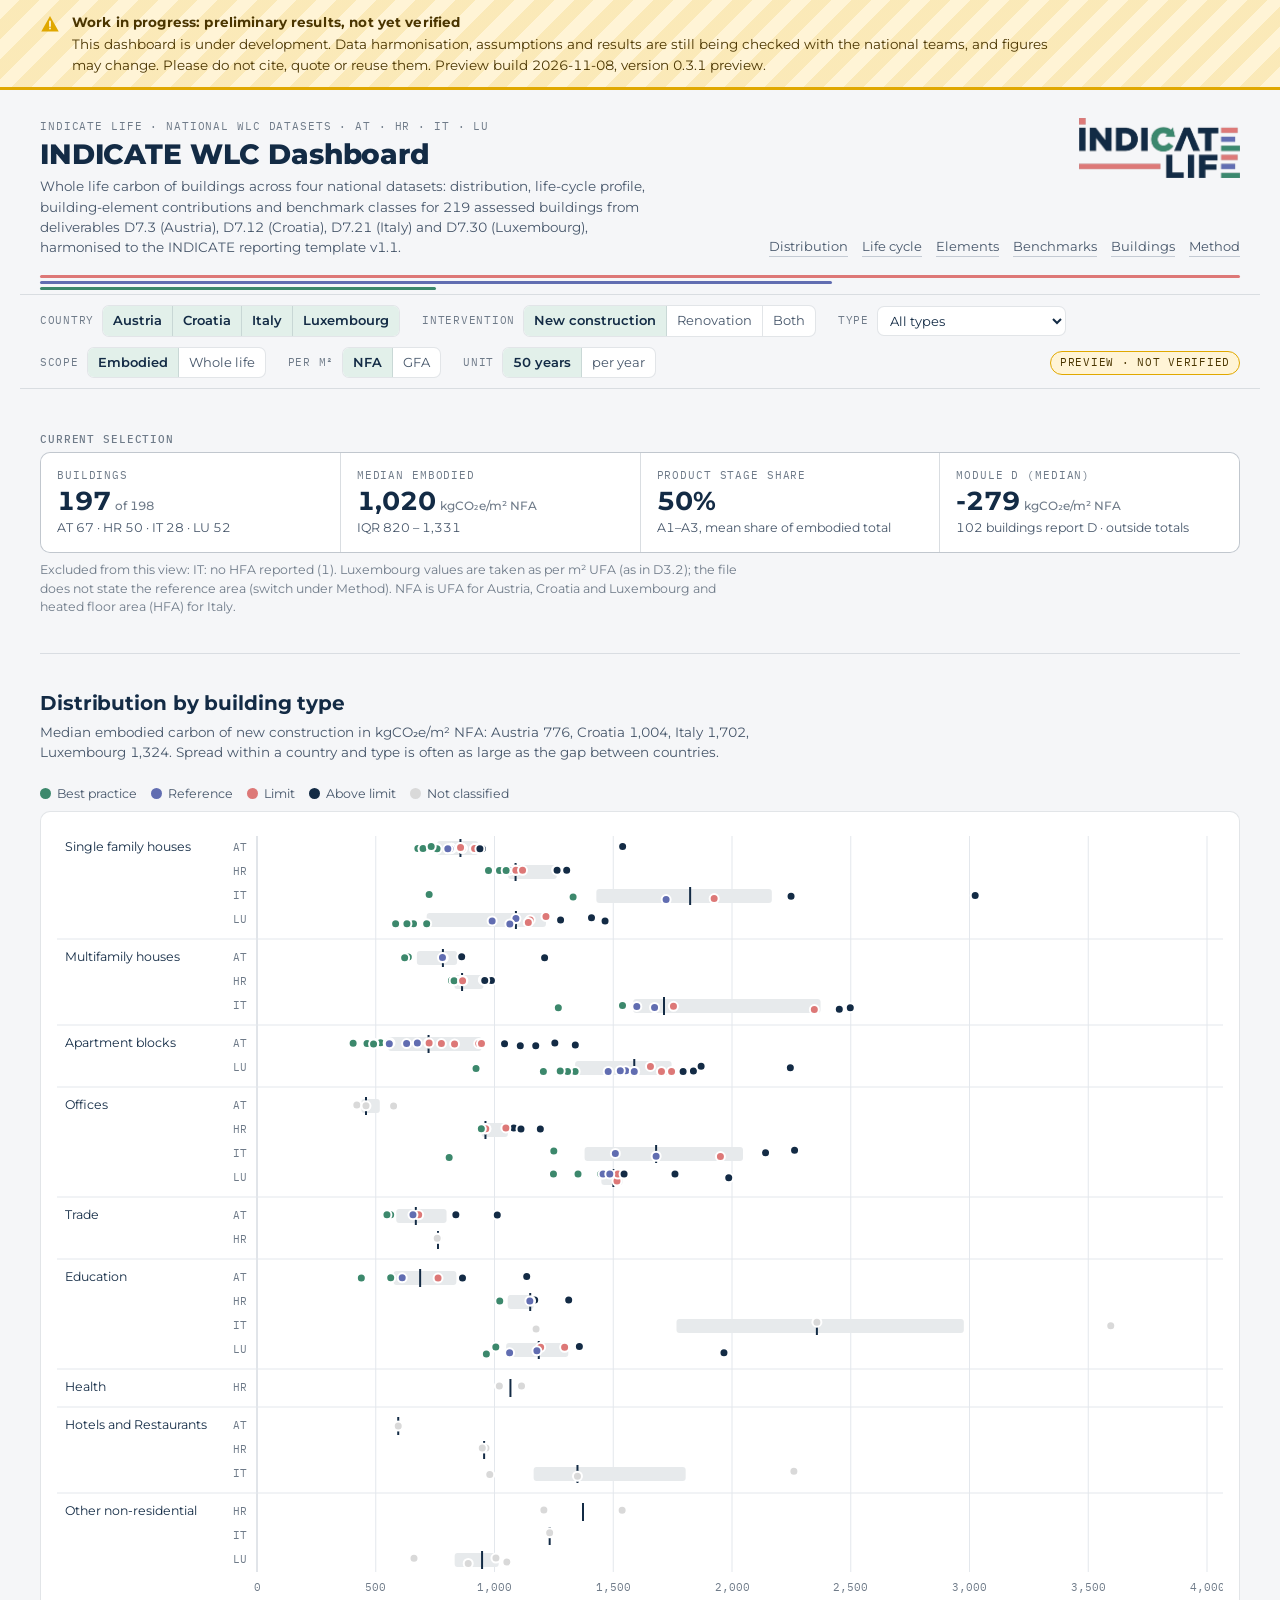
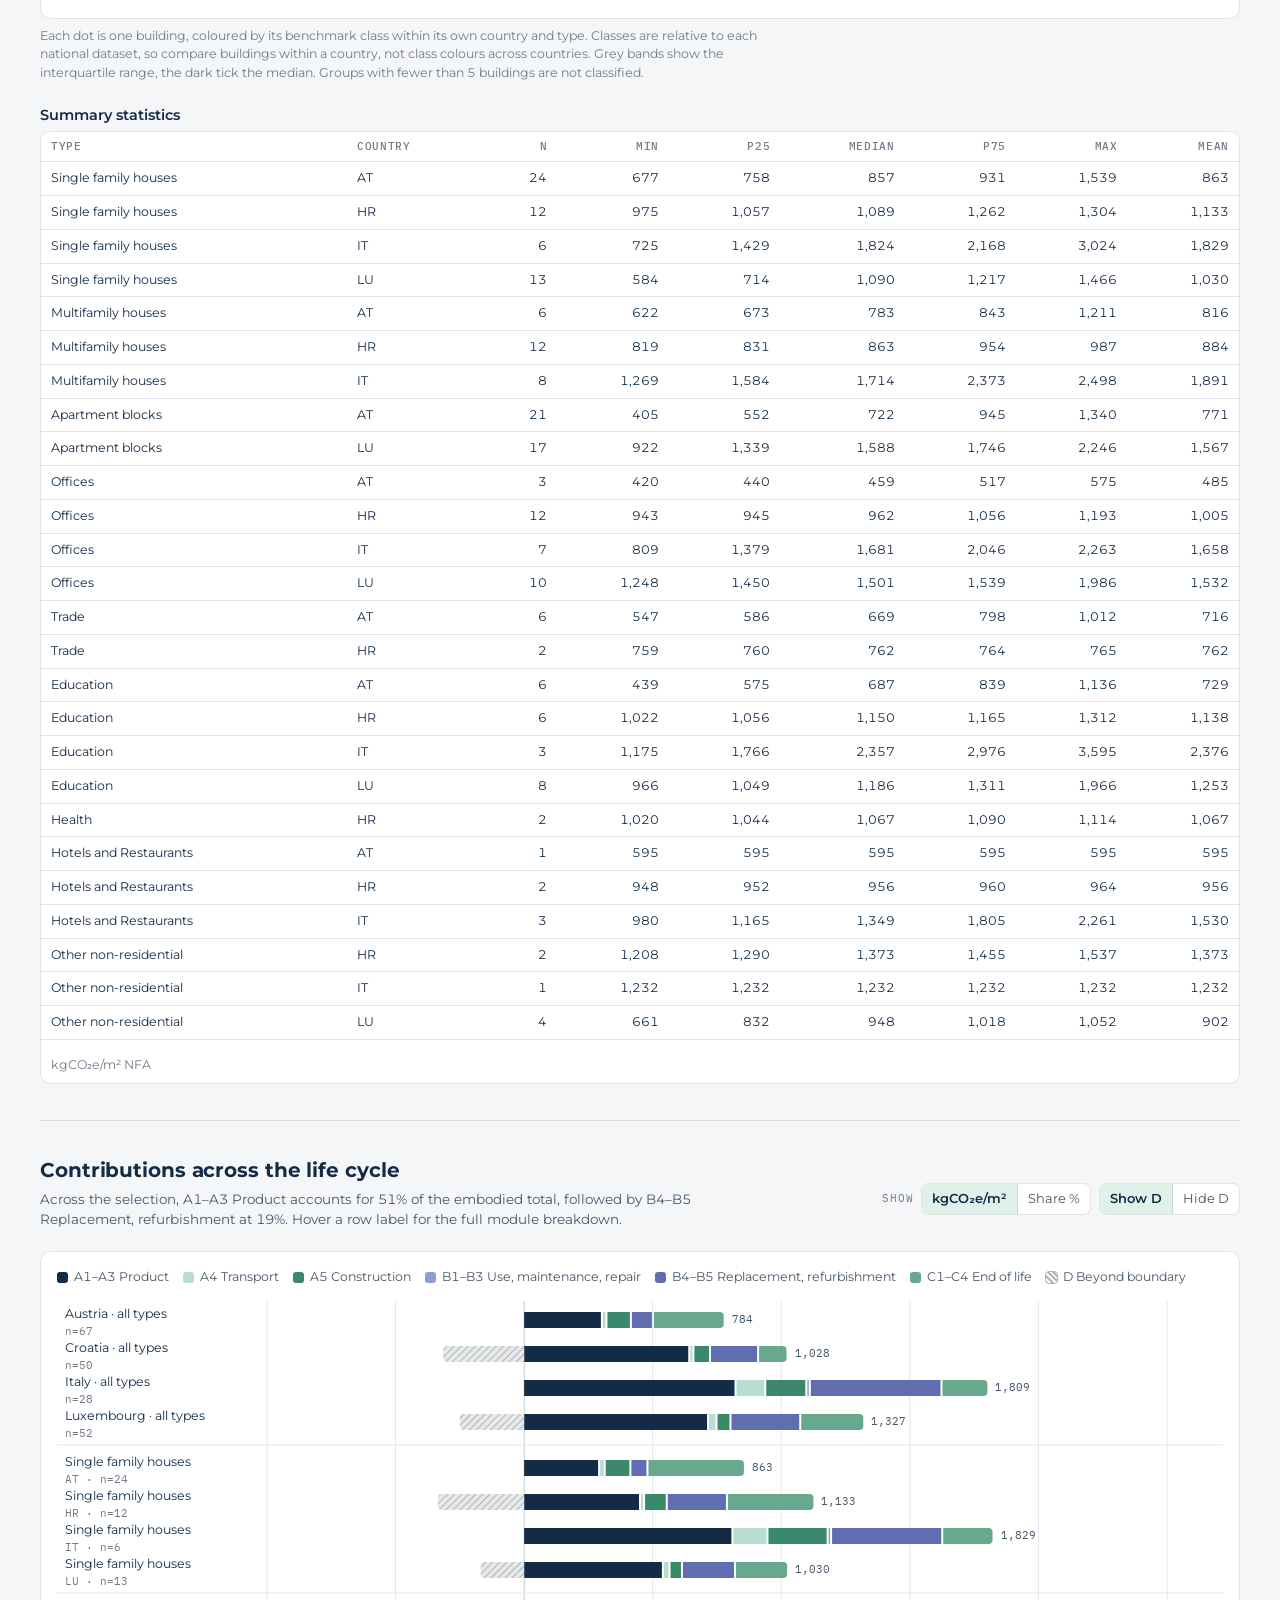
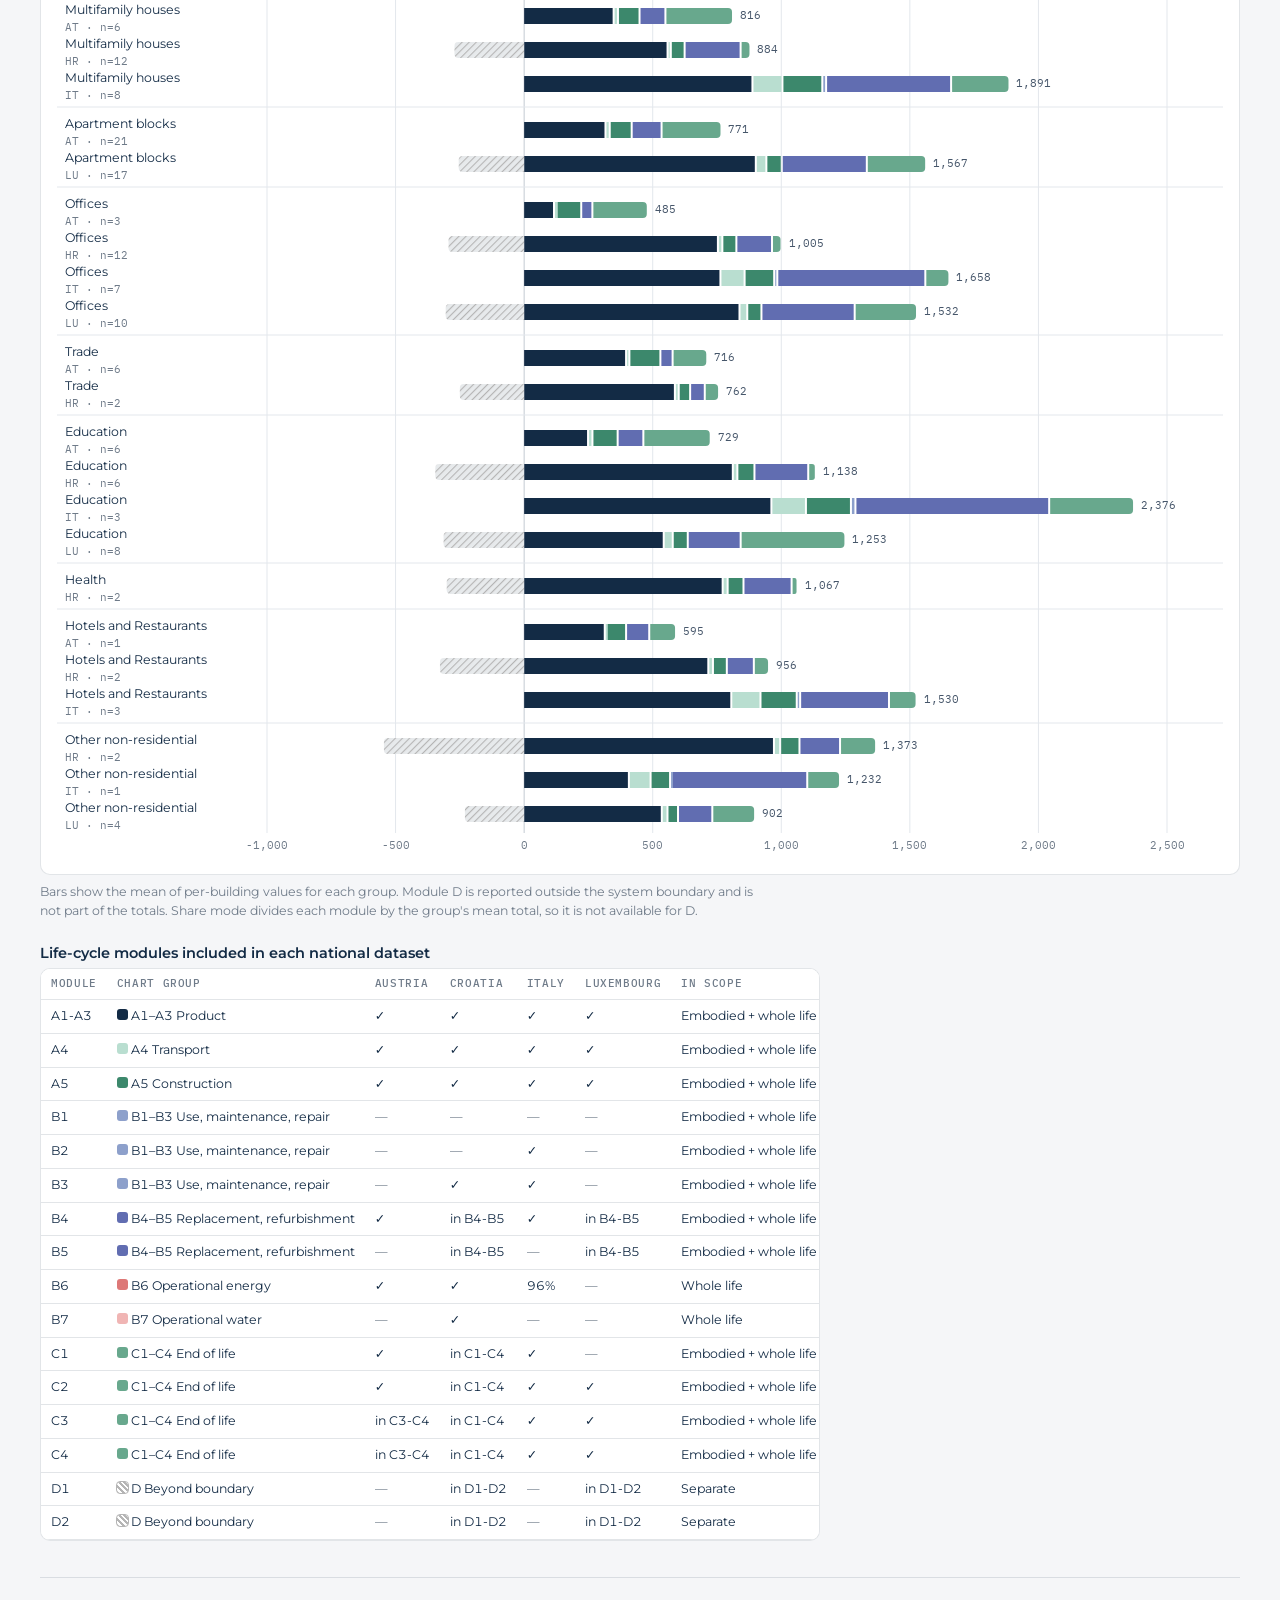
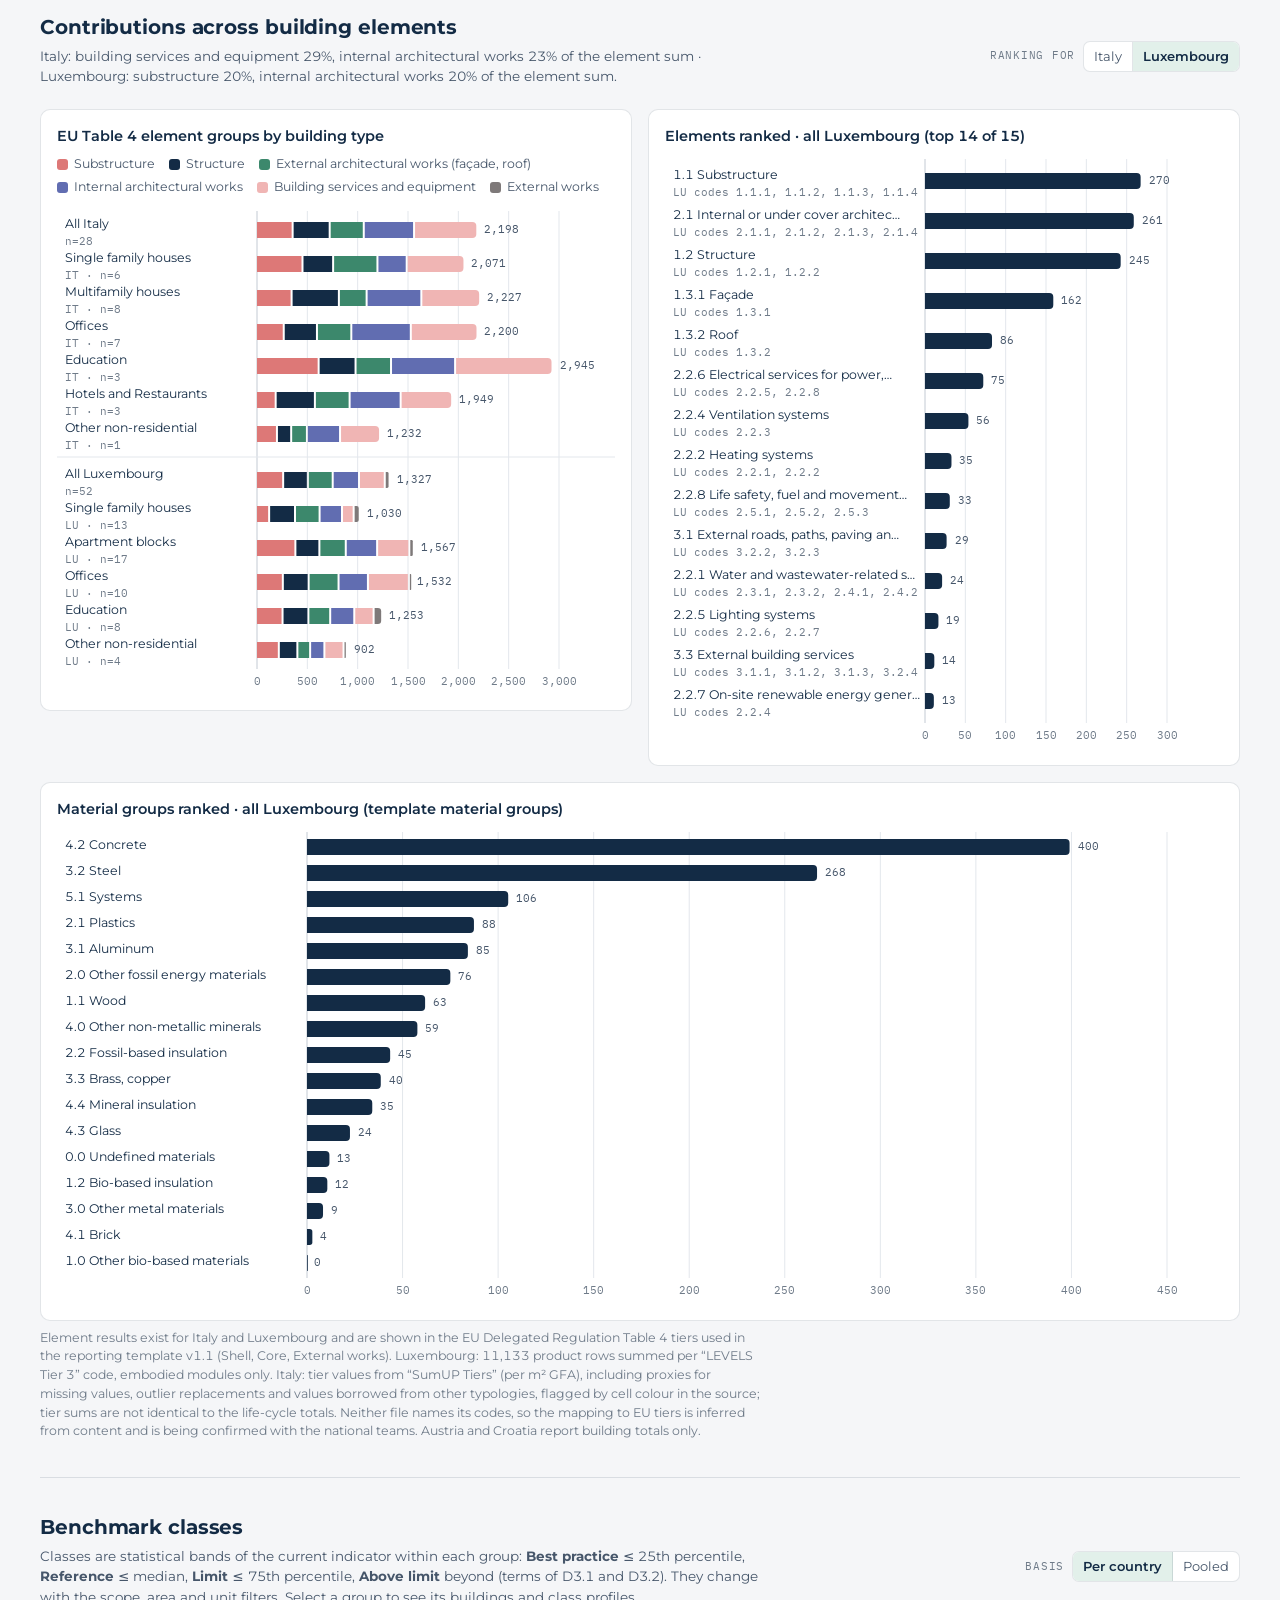
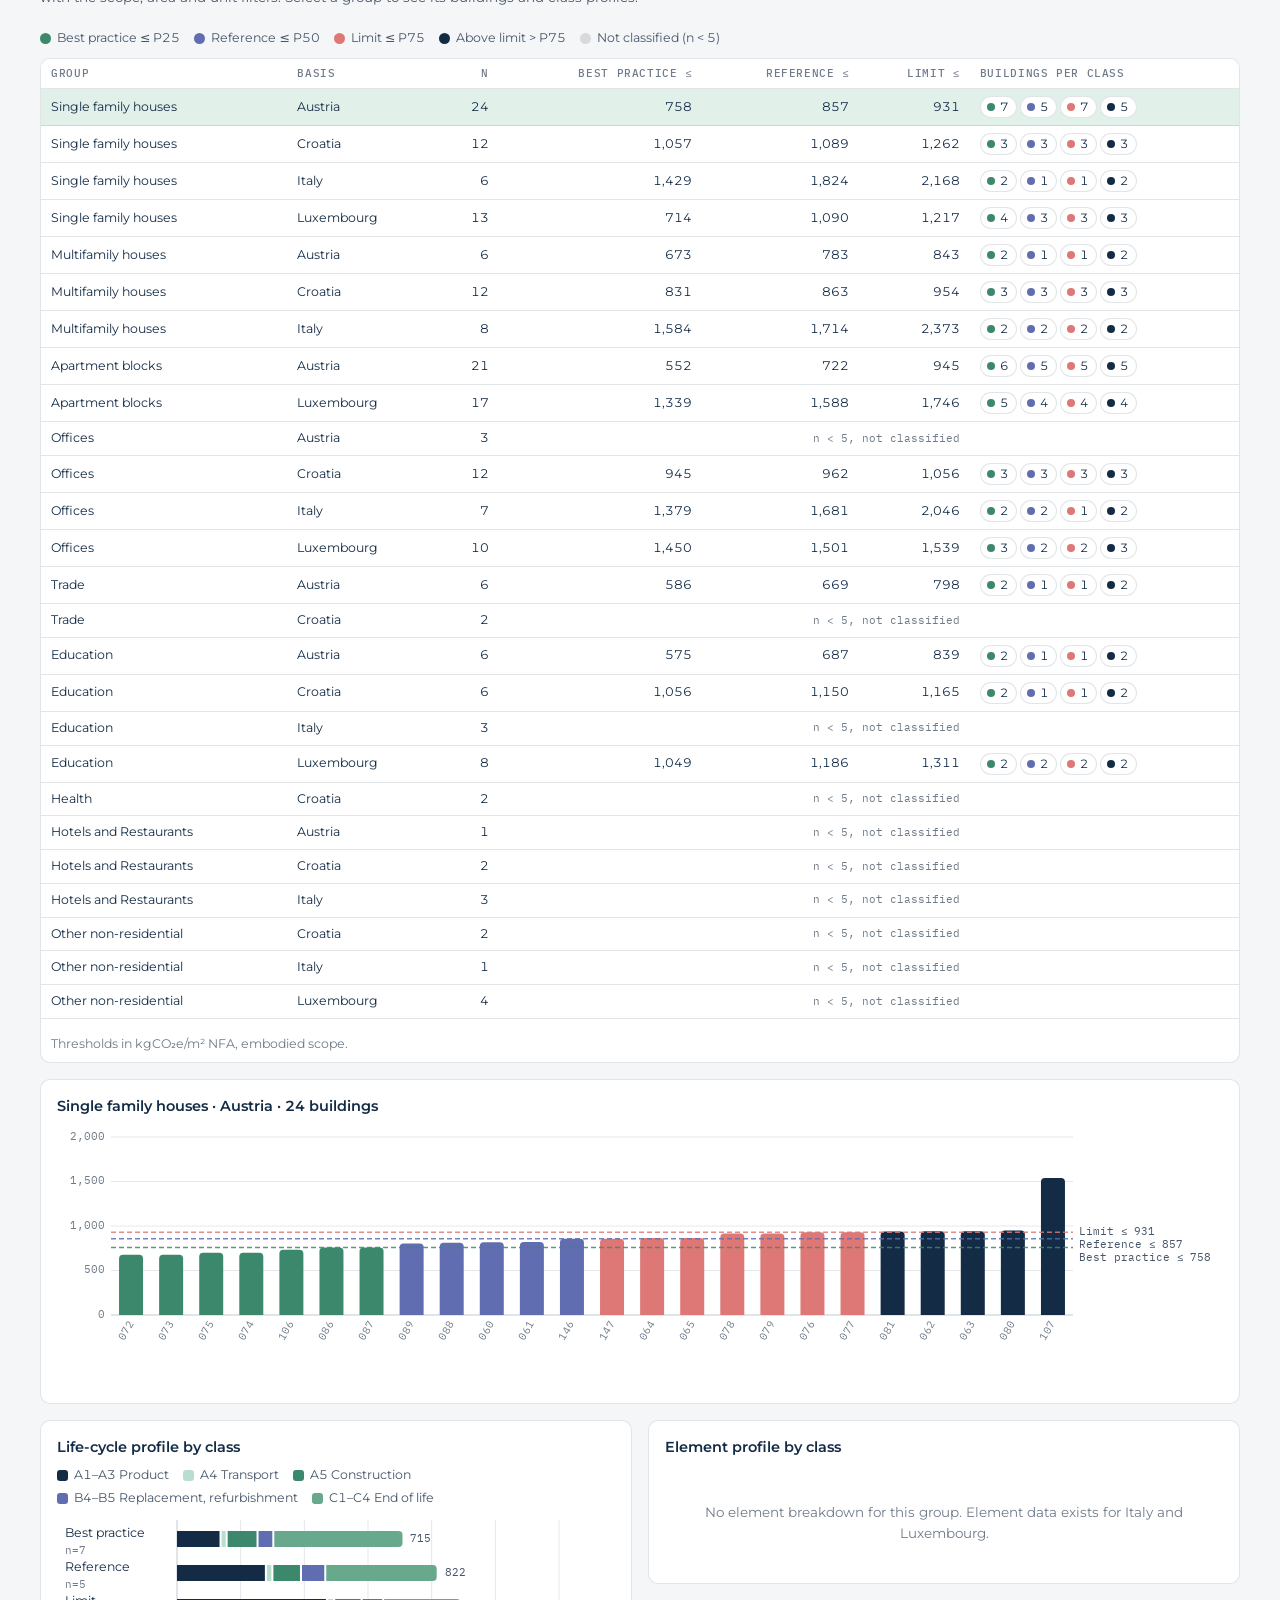
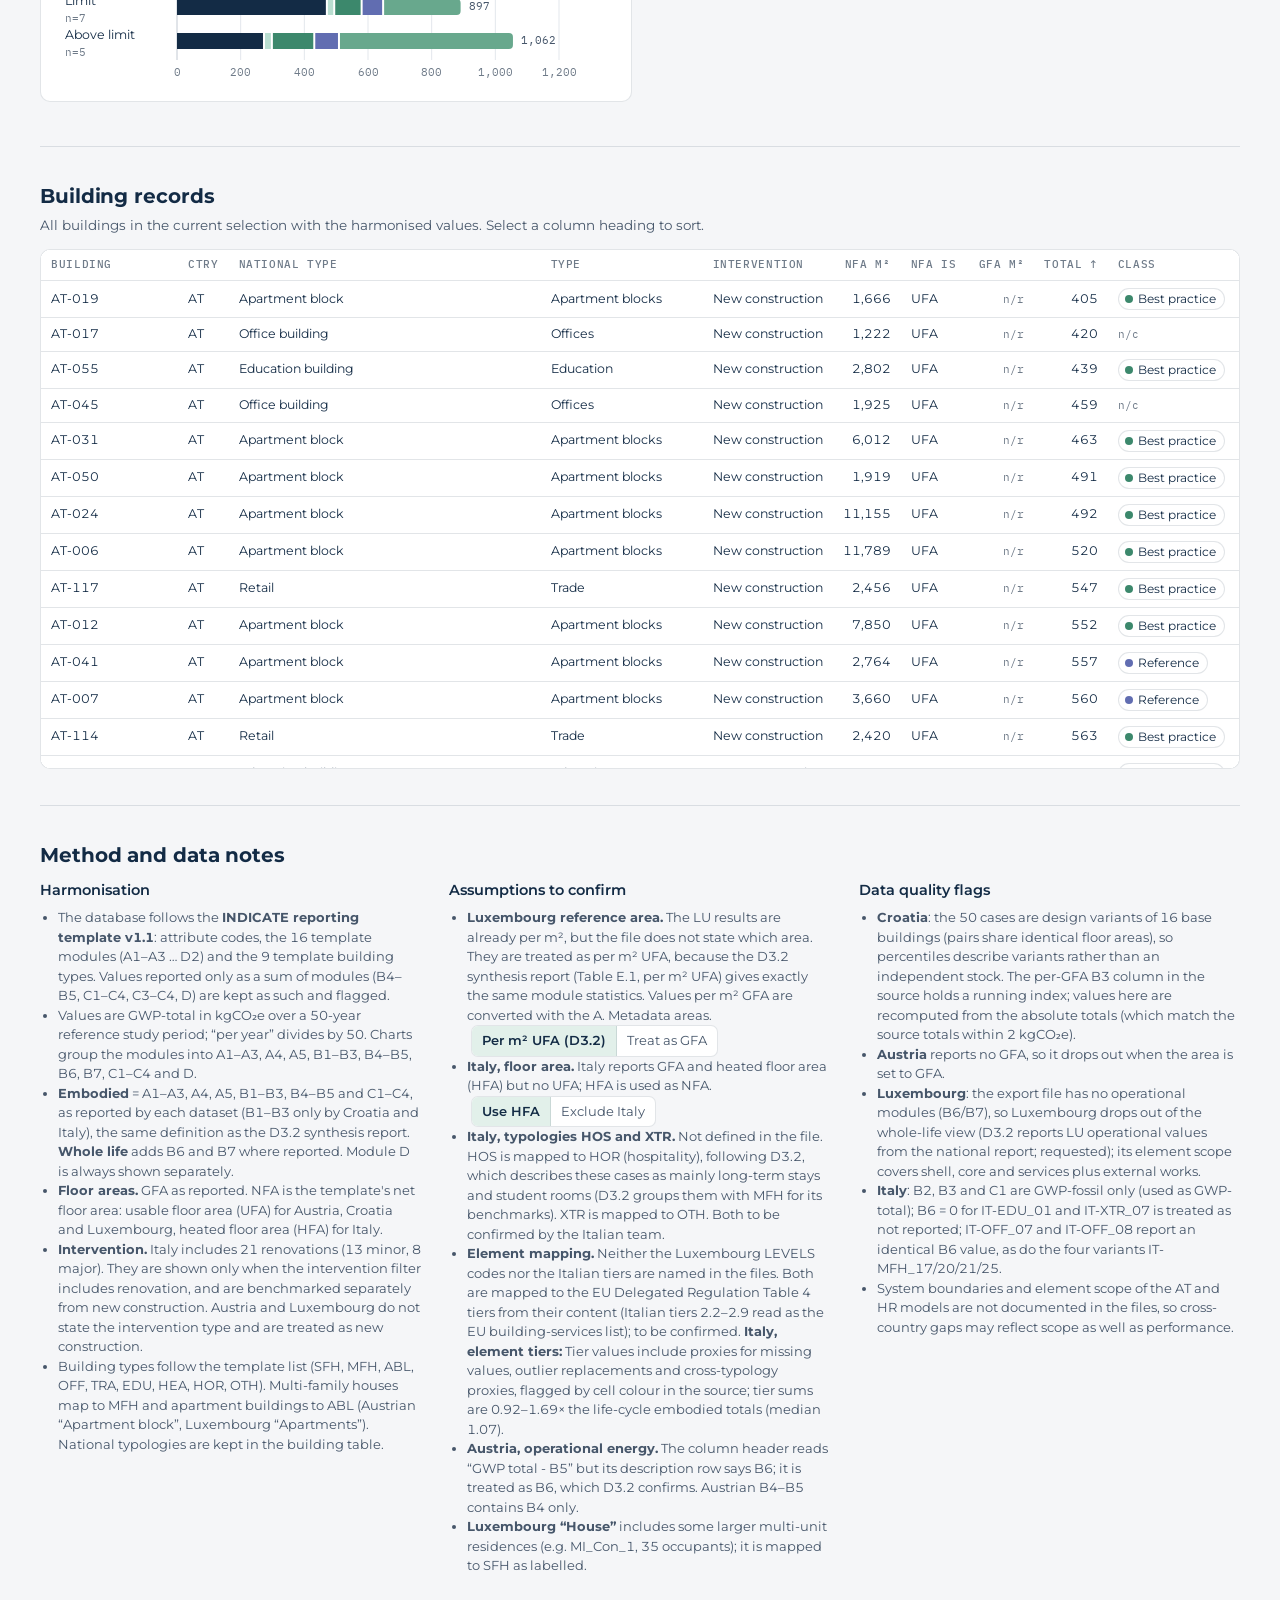
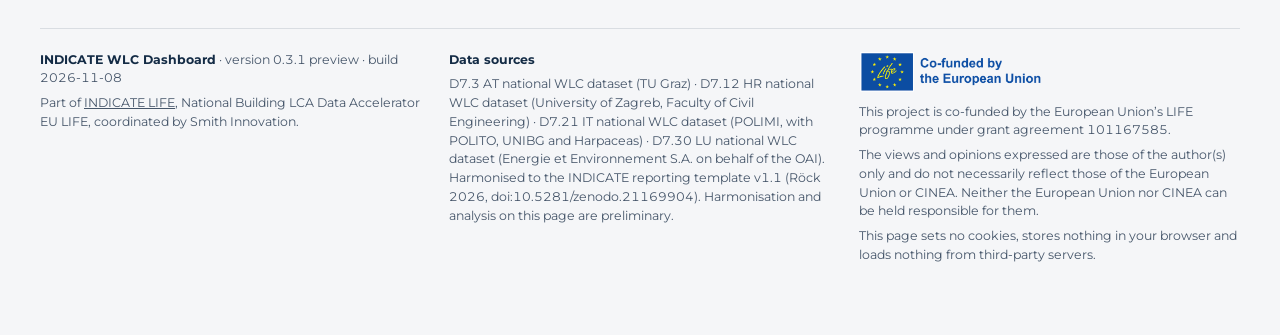
==== commit 43f8e419: "Move reporting completeness to a page for the national teams - Remove the "Reporting completeness" s" ====
--- a/index.html
+++ b/index.html
@@ -208,7 +208,7 @@
   </div>
   <div class="hd-right"><a class="brand-logo" href="https://www.indicatedata.com/" title="INDICATE LIFE website"><img class="logo-light" src="assets/img/indicate-life-logo.png" alt="INDICATE LIFE" width="162" height="60"><img class="logo-dark" src="assets/img/indicate-life-logo-white.png" alt="INDICATE LIFE" width="162" height="60"></a>
   <nav class="jump" aria-label="Sections">
-    <a href="#dist">Distribution</a><a href="#lc">Life cycle</a><a href="#el">Elements</a><a href="#bm">Benchmarks</a><a href="#bld">Buildings</a><a href="#comp">Completeness</a><a href="#method">Method</a>
+    <a href="#dist">Distribution</a><a href="#lc">Life cycle</a><a href="#el">Elements</a><a href="#bm">Benchmarks</a><a href="#bld">Buildings</a><a href="#method">Method</a>
   </nav></div>
 </header>
 <div class="brand-stripe" aria-hidden="true"><i></i><i></i><i></i></div>
@@ -256,7 +256,7 @@
     <div class="chart" id="c-lc"></div>
   </div>
   <p class="note">Bars show the mean of per-building values for each group. Module D is reported outside the system boundary and is not part of the totals. Share mode divides each module by the group's mean total, so it is not available for D.</p>
-  <h3>Module reporting coverage (template v1.1 modules)</h3>
+  <h3>Life-cycle modules included in each national dataset</h3>
   <div class="tbl-wrap" style="max-width:780px"><table class="t cov" id="t-cov"></table></div>
 </section>
 
@@ -291,14 +291,6 @@
   <h2 id="h-bld">Building records</h2>
   <p class="take">All buildings in the current selection with the harmonised values. Select a column heading to sort.</p>
   <div class="tbl-wrap" style="max-height:520px;overflow:auto"><table class="t" id="t-bld"></table></div>
-</section>
-
-<section id="comp" aria-labelledby="h-comp">
-  <h2 id="h-comp">Reporting completeness</h2>
-  <p class="take">Share of buildings in each national dataset with a value for the attributes and modules of the INDICATE reporting template v1.1. High-priority attributes are marked ★. A module reported only together with others (for example B4–B5) counts as half. Missing values are being requested from the national teams with pre-filled template overviews.</p>
-  <div class="kpis" id="comp-kpis" style="margin-bottom:16px"></div>
-  <div class="tbl-wrap"><table class="t" id="t-comp"></table></div>
-  <p class="note">Source: database sheet “completeness”. Template: Röck, M. (2026). INDICATE – Building Whole Life Cycle Emissions Reporting Template, v1.0, doi:10.5281/zenodo.21169904, with v1.1 corrections and extensions.</p>
 </section>
 
 <section id="method" aria-labelledby="h-m">
@@ -738,23 +730,6 @@
   document.getElementById('bm-note').textContent = notes.join(' ');
 }
 
-// ---------- completeness ----------
-function renderComp(){
-  const rows=(DATA.completeness||[]); if(!rows.length) return;
-  const mean = (sel,c) => { const r=rows.filter(sel); return r.reduce((s,x)=>s+(x.share[c]||0),0)/r.length; };
-  document.getElementById('comp-kpis').innerHTML = CC.map(c=>`<div class="kpi"><div class="eyebrow">${CTRY[c]}</div><div class="v">${pct(mean(r=>r.kind==='attribute'&&r.high,c))}</div><div class="s">high-priority attributes · modules ${pct(mean(r=>r.kind.startsWith('module'),c))}</div></div>`).join('');
-  const shade = v => v>=0.999?'var(--good)':v>=0.5?'var(--warn)':v>0?'var(--serious)':'var(--na)';
-  const kinds=[['attribute','Project information'],['module (GWPtotal)','Life-cycle modules (GWPtotal)'],['indicator','GWP sub-indicators'],['tab','Material inventory']];
-  let html=`<thead><tr><th>Item</th><th>Code</th>${CC.map(c=>`<th class="num">${c}</th>`).join('')}</tr></thead><tbody>`;
-  for(const [k,label] of kinds){
-    html+=`<tr><td colspan="${2+CC.length}" style="font-weight:600;background:var(--box)">${label}</td></tr>`;
-    for(const r of rows.filter(x=>x.kind===k && (k!=='attribute' || x.high || Object.values(x.share).some(v=>v>0)))){
-      html+=`<tr><td>${r.high?'★ ':''}${esc(r.label)}</td><td><code>${esc(r.code)}</code></td>${CC.map(c=>{ const v=r.share[c]||0; const n=(r.note||{})[c]; return `<td class="num"${n?` data-tip="${esc(CTRY[c]+': '+n)}"`:''}><span class="pill" style="min-width:56px;justify-content:flex-end"><i style="background:${shade(v)}"></i>${pct(v)}</span></td>`; }).join('')}</tr>`;
-    }
-  }
-  document.getElementById('t-comp').innerHTML = html+'</tbody>';
-}
-
 // ---------- building table ----------
 let sortK='total', sortDir=1;
 function renderTable(sel, bm){
@@ -789,7 +764,7 @@
 function update(){
   syncControls(); save();
   const sel=selection(), bm=benchmarks();
-  renderKPIs(sel); renderDist(sel,bm); renderLC(sel); renderEl(sel); renderBM(bm); renderTable(sel,bm); renderComp();
+  renderKPIs(sel); renderDist(sel,bm); renderLC(sel); renderEl(sel); renderBM(bm); renderTable(sel,bm);
 }
 let rt; window.addEventListener('resize',()=>{clearTimeout(rt); rt=setTimeout(update,150);});
 update();
